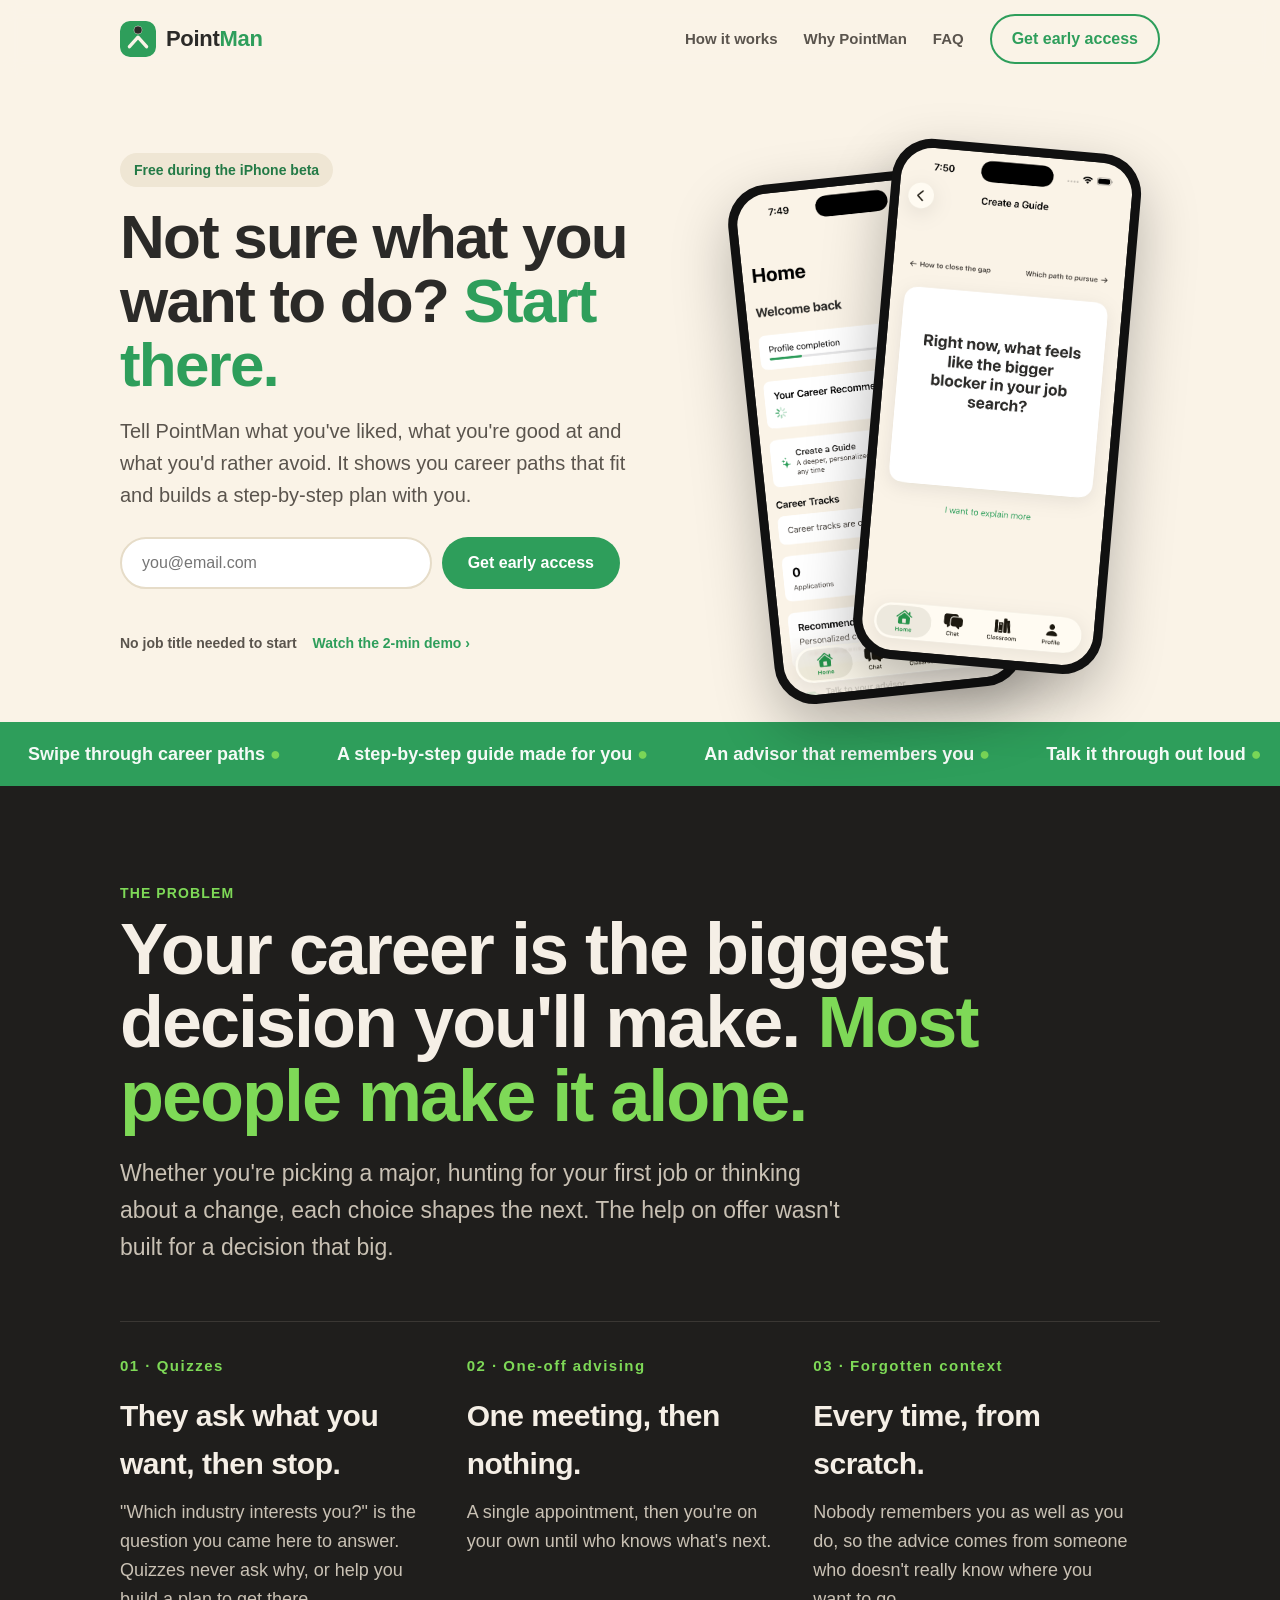
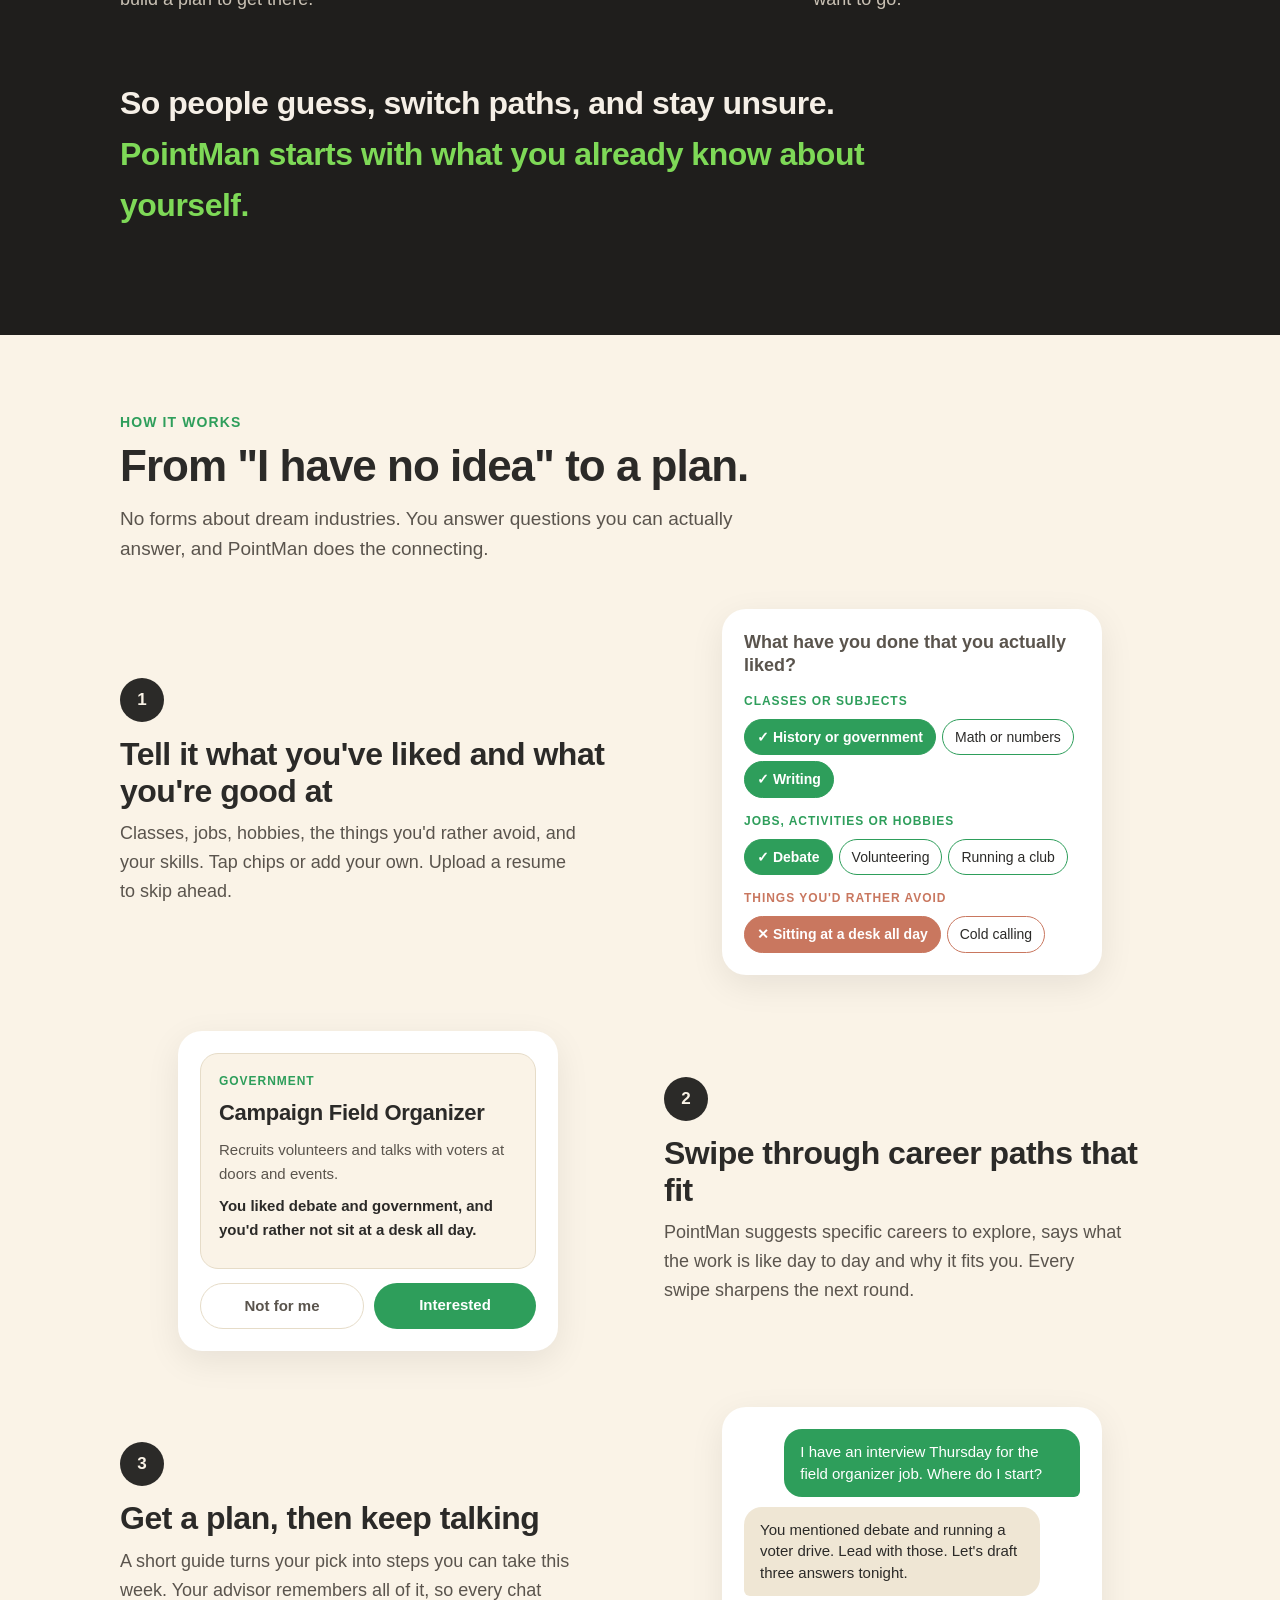
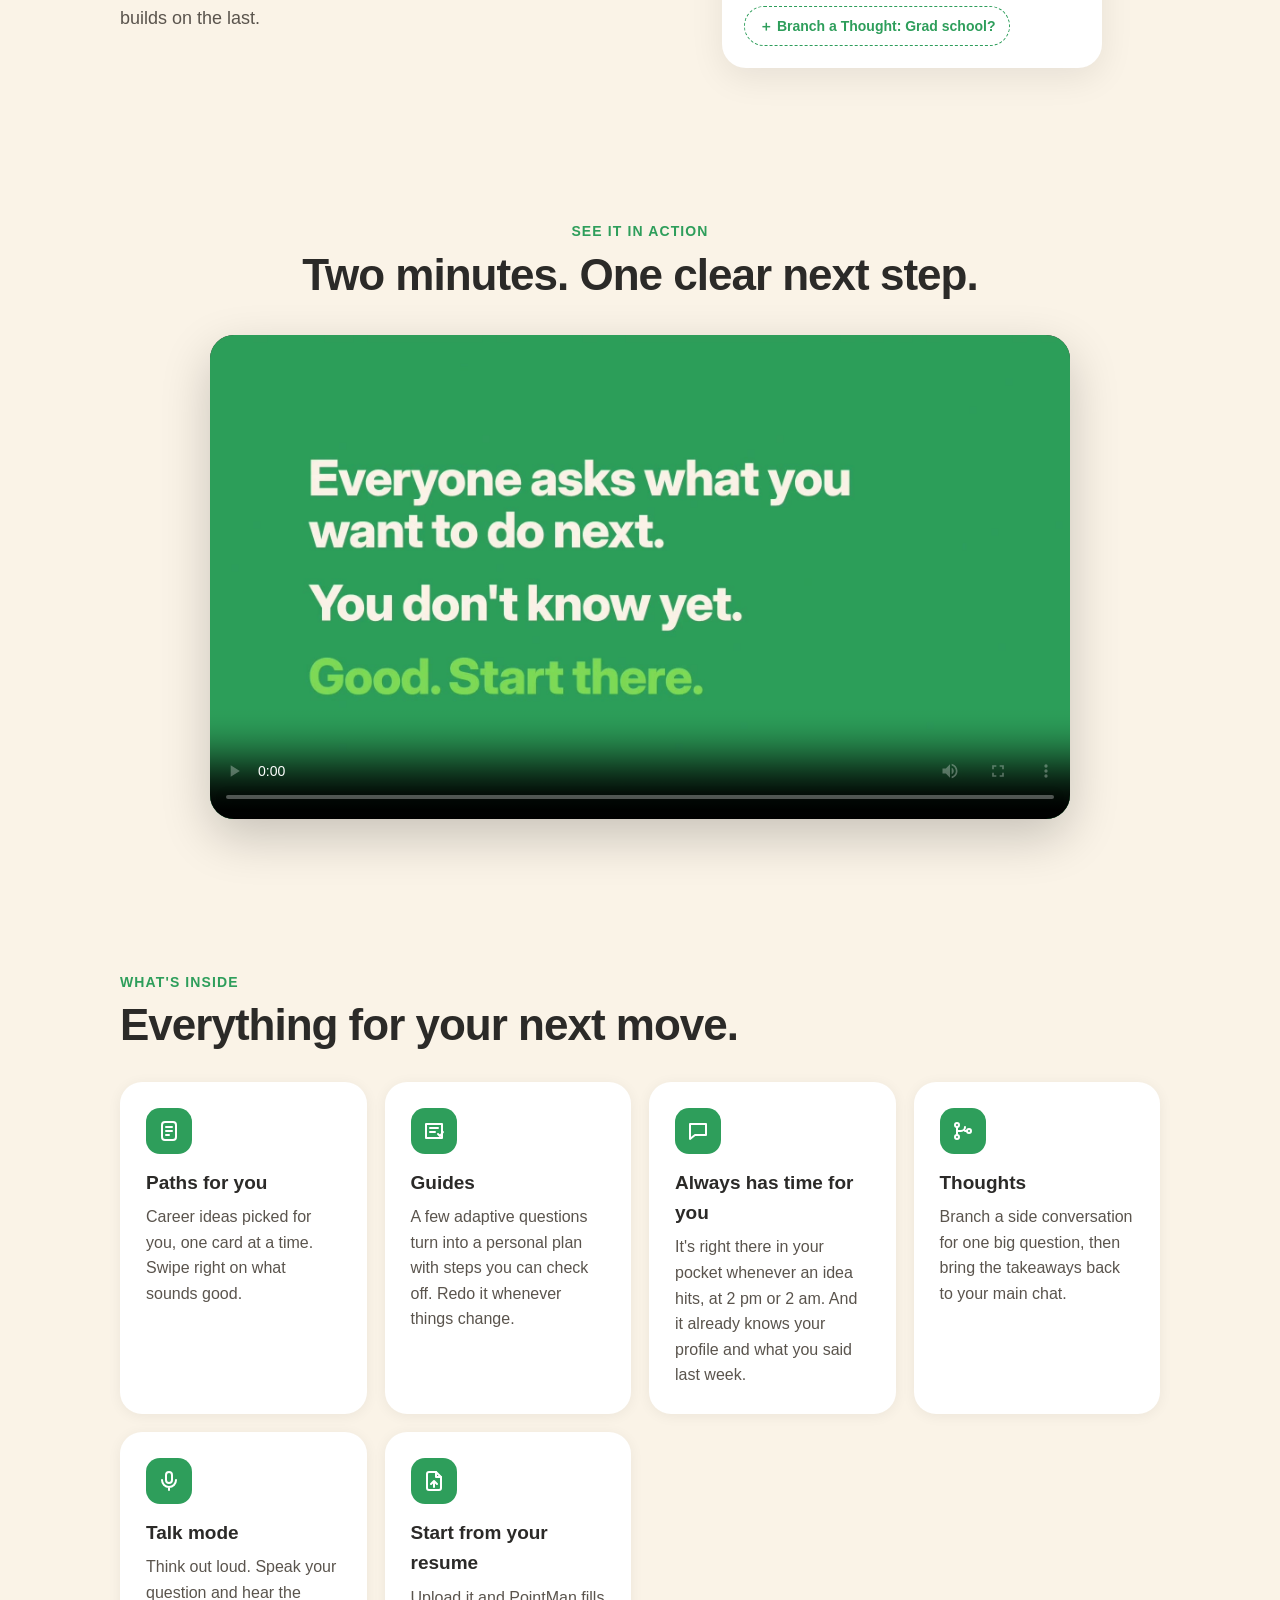
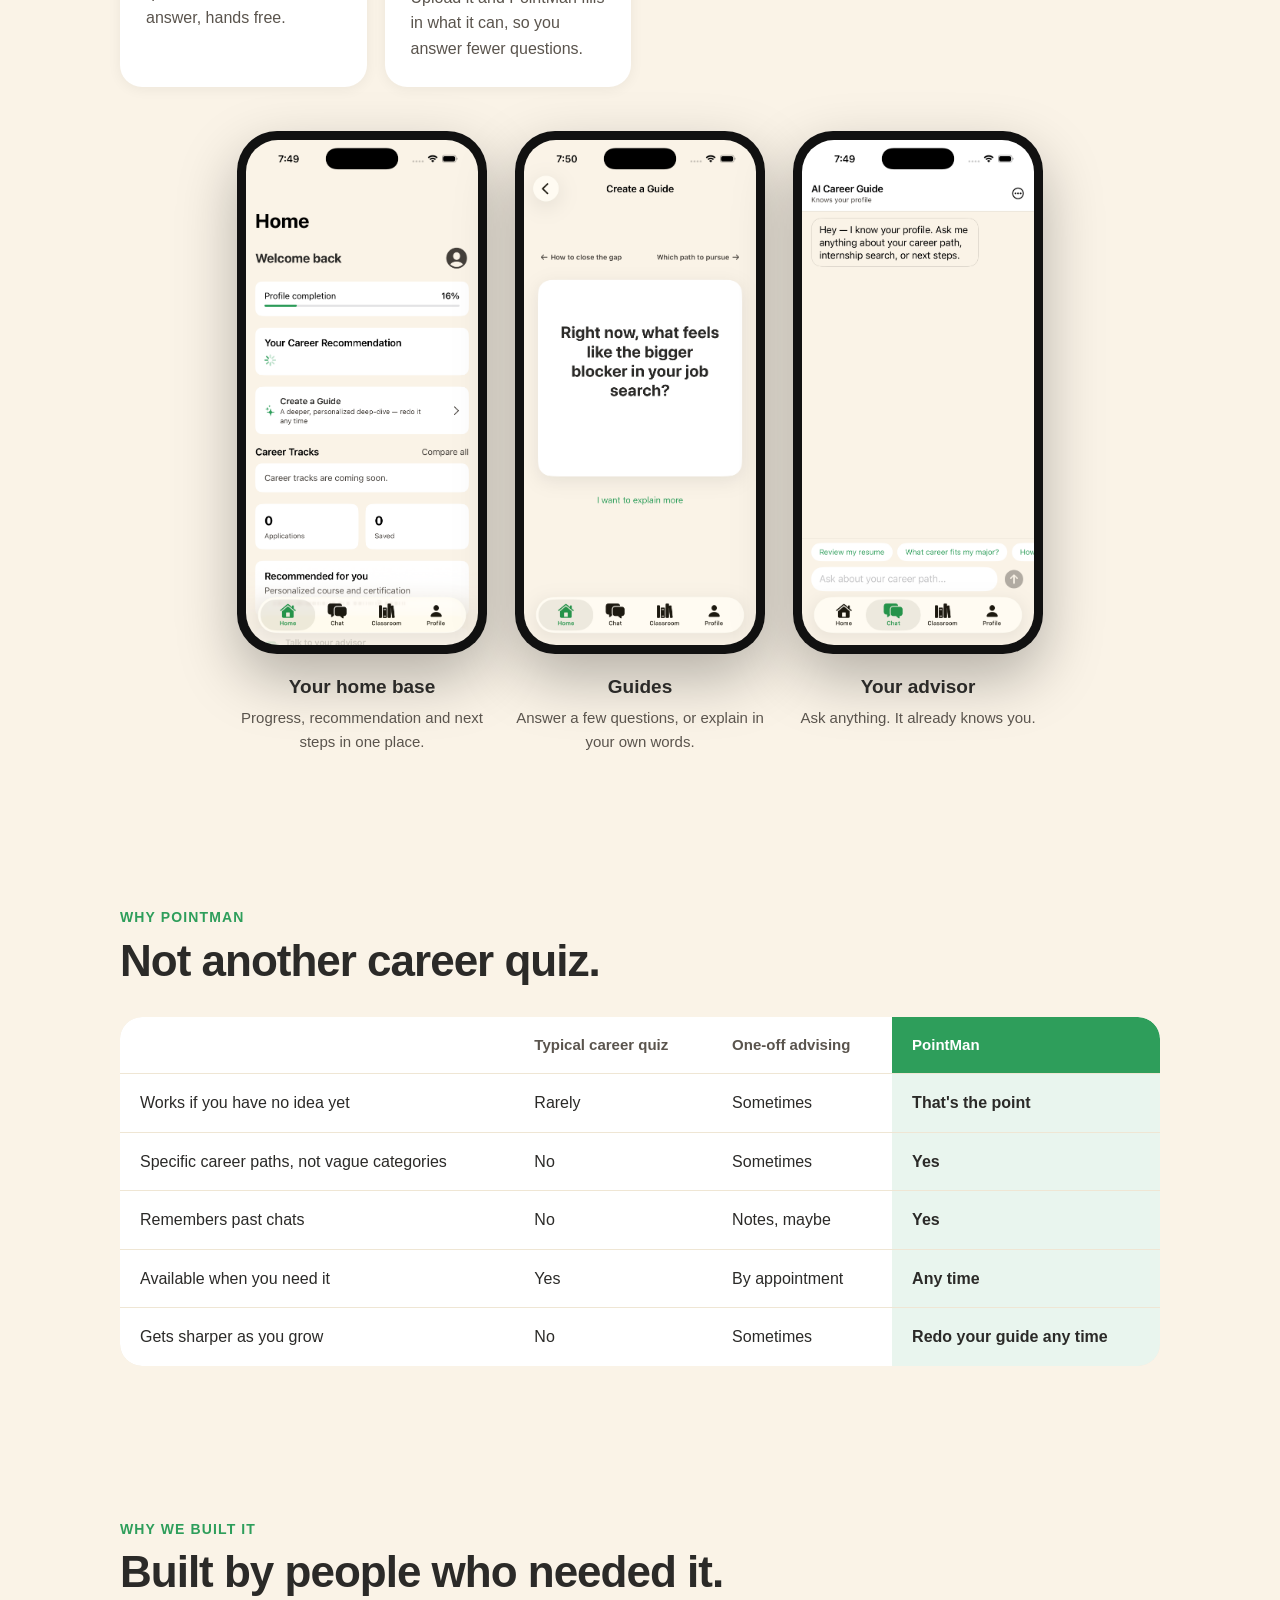
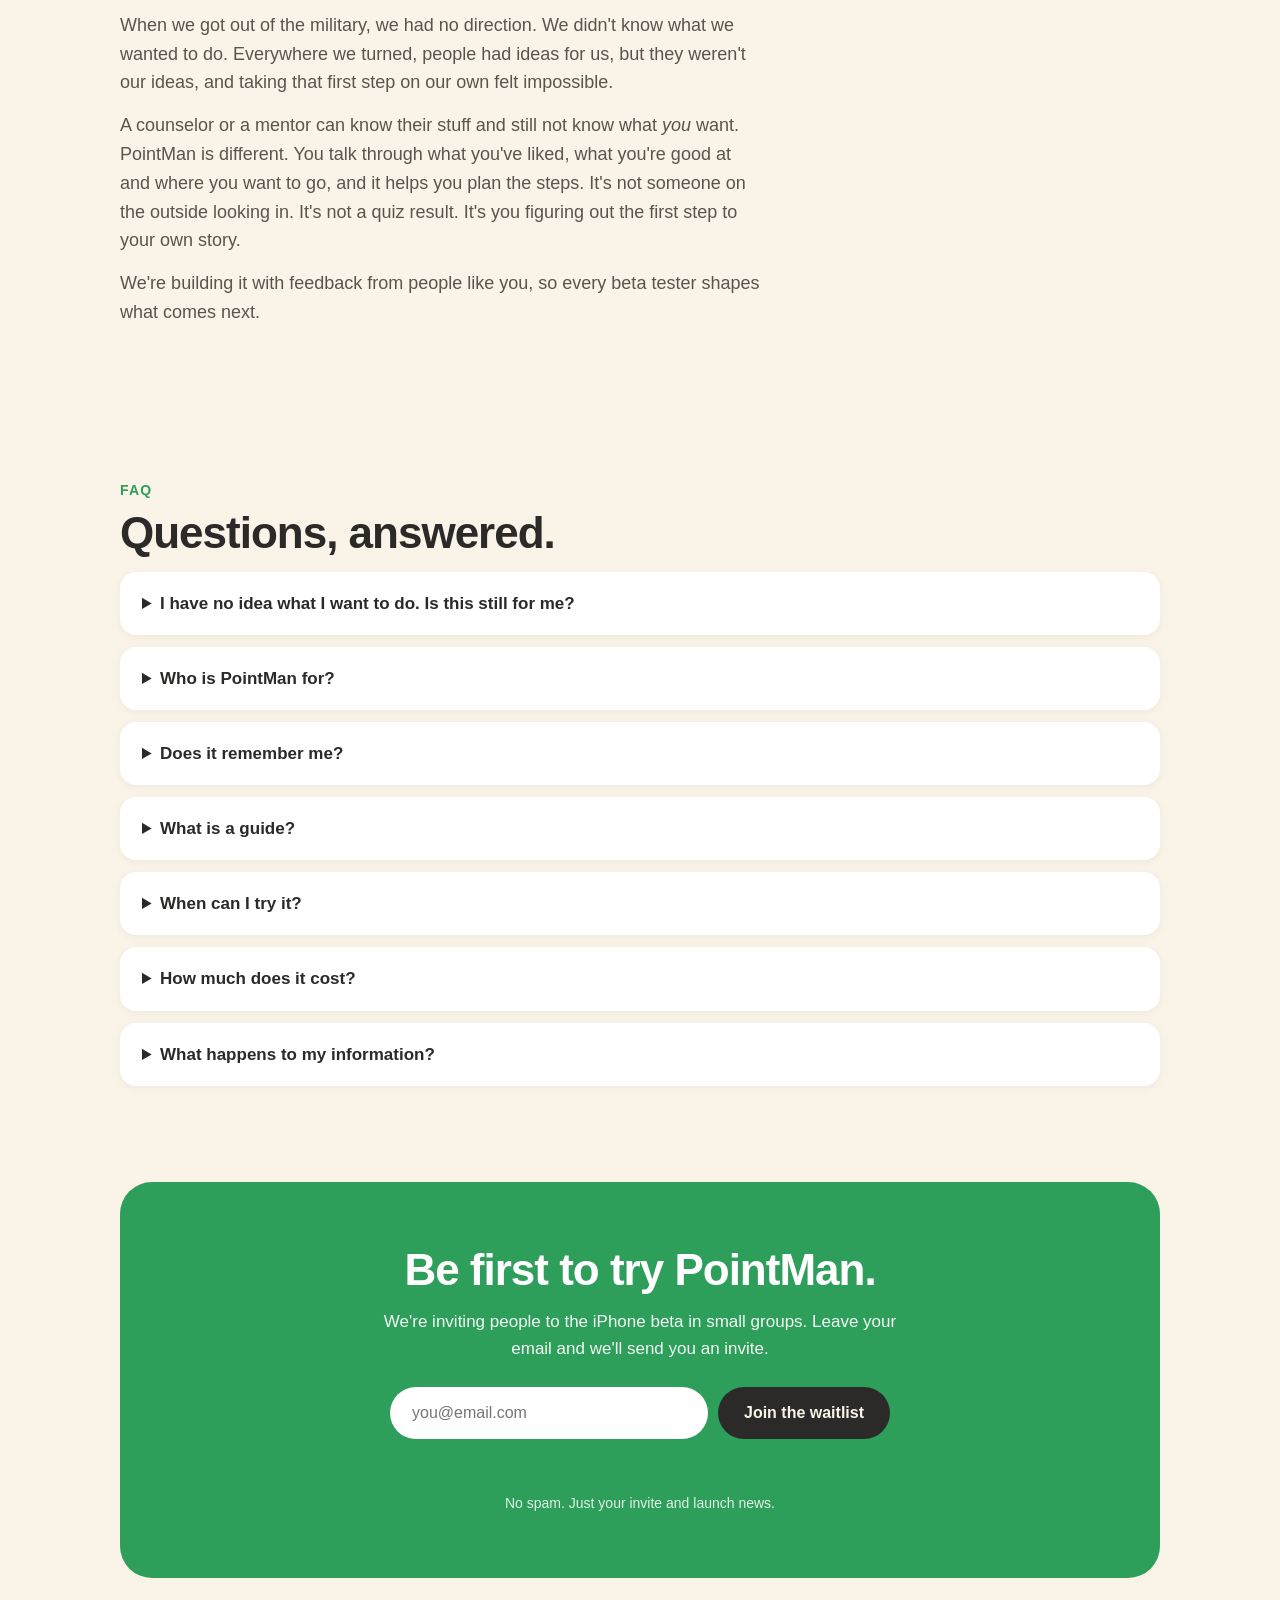
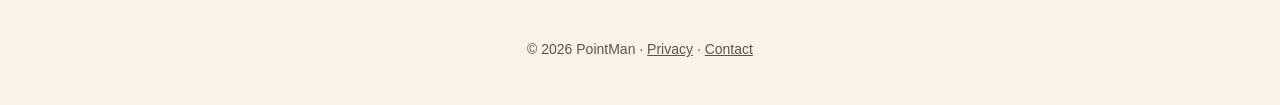
==== index.html @ 32da988c "Say career paths, not jobs: PointMan suggests ideas, not listings Co-Authored-By: Claude Opus 5.5 <n" ====
<!doctype html>
<html lang="en">
<head>
<meta charset="utf-8">
<meta name="viewport" content="width=device-width, initial-scale=1">
<title>PointMan — Know your next move</title>
<link rel="icon" href="favicon.svg" type="image/svg+xml">
<link rel="apple-touch-icon" href="logo.svg">
<meta name="theme-color" content="#2E9E5B">
<meta property="og:type" content="website">
<meta property="og:title" content="PointMan: not sure what you want to do? Start there.">
<meta property="og:description" content="Tell PointMan what you've liked, what you're good at and what you'd rather avoid. It shows you career paths that fit and a step-by-step plan to get there.">
<meta property="og:url" content="https://pointman-coaching.com/">
<meta property="og:image" content="https://pointman-coaching.com/pointman-demo-v4-poster.jpg">
<meta name="twitter:card" content="summary_large_image">
<meta name="description" content="PointMan is an AI career advisor for people who don't know what they want to do yet. It learns what you've liked and what you're good at, shows you career paths that fit, and builds a plan with you.">
<style>
  :root{--bg:#FAF3E7;--card:#fff;--green:#2E9E5B;--green-d:#237a46;--lime:#7ED957;--char:#2B2A28;--text:#2B2A28;--muted:#5a544d;--soft:#EFE6D4;--line:#E6DCC8}
  @media (prefers-color-scheme:dark){:root{--bg:#1C1B1A;--card:#282623;--text:#F5EFE6;--muted:#B0A899;--soft:#2f2c28;--line:#3a3733}}
  *{box-sizing:border-box}html{scroll-behavior:smooth}
  body{margin:0;background:var(--bg);color:var(--text);font:17px/1.6 -apple-system,BlinkMacSystemFont,"Segoe UI",Roboto,sans-serif;overflow-x:hidden}
  .wrap{max-width:1080px;margin:0 auto;padding:0 20px}
  header.top{position:sticky;top:0;z-index:10;background:color-mix(in srgb,var(--bg) 88%,transparent);backdrop-filter:blur(10px)}
  nav{display:flex;justify-content:space-between;align-items:center;padding:14px 0}
  nav .links{display:flex;gap:26px;align-items:center}
  nav .links a.l{color:var(--muted);text-decoration:none;font-weight:600;font-size:15px}
  @media(max-width:700px){nav .links a.l{display:none}}
  .logo{display:flex;align-items:center;gap:10px;font-weight:700;font-size:22px;letter-spacing:-.3px;font-family:ui-rounded,"SF Pro Rounded","Nunito","Segoe UI",sans-serif}.logo img{border-radius:10px}.logo span{color:var(--green)}
  .btn{display:inline-block;background:var(--green);color:#fff;text-decoration:none;font-weight:700;padding:14px 26px;border-radius:999px;border:0;font-size:16px;cursor:pointer;transition:transform .15s,background .15s;font-family:inherit}
  .btn:hover{background:var(--green-d);transform:translateY(-2px)}
  .btn:disabled{opacity:.7;transform:none}
  .btn.ghost{background:transparent;color:var(--green);border:2px solid var(--green);padding:10px 20px}
  .hero{display:grid;grid-template-columns:1.1fr .9fr;gap:40px;align-items:center;padding:56px 0 48px}
  @media(max-width:860px){.hero{grid-template-columns:1fr;text-align:center;padding-top:36px}.hero .sub{margin-inline:auto}.hero form{justify-content:center;margin-inline:auto}.hero .small{justify-content:center}}
  .pill{display:inline-block;background:var(--soft);color:var(--green-d);font-weight:700;font-size:14px;padding:6px 14px;border-radius:999px;margin-bottom:18px}
  @media(prefers-color-scheme:dark){.pill{color:var(--lime)}}
  h1{font-size:clamp(38px,5.4vw,62px);line-height:1.03;margin:0 0 18px;letter-spacing:-1.8px}
  h1 em{font-style:normal;color:var(--green);position:relative;z-index:0}
  h1 em::after{content:"";position:absolute;left:0;right:0;bottom:4px;height:10px;background:var(--lime);opacity:.45;z-index:-1;border-radius:6px}
  .sub{max-width:520px;color:var(--muted);font-size:20px;margin:0 0 26px}
  .signup{display:flex;gap:10px;flex-wrap:wrap;max-width:500px}
  .signup input{flex:1 1 220px;min-width:0;padding:15px 20px;border-radius:999px;border:2px solid var(--line);background:var(--card);color:var(--text);font-size:16px;font-family:inherit}
  .signup input:focus{outline:none;border-color:var(--green)}
  @media(max-width:480px){.signup{flex-direction:column}.signup input{flex:none;width:100%}.signup .btn{width:100%}}
  .form-msg{margin-top:12px;font-weight:700;min-height:1.6em}
  .small{display:flex;gap:16px;flex-wrap:wrap;color:var(--muted);font-size:14px;font-weight:600;margin-top:4px}
  .small a{color:var(--green);text-decoration:none}
  .phone{width:250px;background:#111;border-radius:40px;padding:9px;box-shadow:0 24px 60px rgba(0,0,0,.28);flex:none}
  .phone img{display:block;width:100%;border-radius:32px}
  .hero-phones{position:relative;height:540px;display:flex;justify-content:center}
  .hero-phones .phone{position:absolute;top:10px}
  .hero-phones .p1{transform:rotate(-6deg) translate(-62px,24px);z-index:1}
  .hero-phones .p2{transform:rotate(5deg) translate(62px,-4px);z-index:2}
  @media(max-width:860px){.hero-phones{height:400px}.phone{width:180px;border-radius:32px;padding:7px}.phone img{border-radius:26px}.hero-phones .p1{transform:rotate(-6deg) translate(-52px,20px)}.hero-phones .p2{transform:rotate(5deg) translate(52px,-6px)}}
  .strip{background:var(--green);color:#fff;padding:18px 0;overflow:hidden;white-space:nowrap}
  .strip div{display:inline-block;animation:slide 32s linear infinite;font-weight:700;font-size:18px}
  .strip span{margin:0 28px;opacity:.95}.strip i{font-style:normal;color:var(--lime)}
  @keyframes slide{to{transform:translateX(-50%)}}
  section{padding:76px 0}
  .eyebrow{color:var(--green);font-weight:800;font-size:14px;letter-spacing:.08em;text-transform:uppercase;margin:0 0 8px}
  h2{font-size:clamp(28px,4.4vw,44px);line-height:1.1;margin:0 0 14px;letter-spacing:-1px}
  .lead{color:var(--muted);font-size:19px;max-width:660px;margin:0}
  .video{margin:36px auto 0;max-width:860px;aspect-ratio:16/9;background:var(--char);border-radius:24px;box-shadow:0 18px 50px rgba(0,0,0,.2);overflow:hidden;position:relative}
  .video video{position:absolute;inset:0;width:100%;height:100%;border:0}
  .problem-band{background:#1F1E1C;color:#F5EFE6;padding:96px 0 104px}
  @media(prefers-color-scheme:dark){.problem-band{background:#141312;border-block:1px solid #2f2c28}}
  .problem-band .eyebrow{color:var(--lime)}
  .problem-band h2{font-size:clamp(36px,6vw,72px);line-height:1.02;letter-spacing:-2px;max-width:900px;margin:0 0 22px}
  .problem-band h2 em{font-style:normal;color:var(--lime)}
  .problem-band .lead{color:#C9C1B4;font-size:clamp(19px,2.2vw,23px);max-width:720px}
  .problem{display:grid;grid-template-columns:repeat(auto-fit,minmax(240px,1fr));gap:0;margin-top:56px;border-top:1px solid #3a3733}
  .problem>div{padding:32px 28px 8px 0}
  .problem h3{font-size:clamp(24px,2.6vw,30px);margin:0 0 10px;letter-spacing:-.5px}.problem p{margin:0;color:#C9C1B4;font-size:18px}
  .problem .no{font-size:15px;font-weight:800;letter-spacing:.1em;color:var(--lime);margin-bottom:14px}
  .problem-band .punch{margin:56px 0 0;font-size:clamp(22px,3vw,32px);font-weight:700;letter-spacing:-.5px;max-width:820px}
  .problem-band .punch span{color:var(--lime)}
  .flow{display:grid;gap:56px;margin-top:44px}
  .flow-row{display:grid;grid-template-columns:1fr 1fr;gap:48px;align-items:center}
  .flow-row:nth-child(even) .flow-media{order:-1}
  @media(max-width:760px){.flow-row{grid-template-columns:1fr;gap:24px}.flow-row:nth-child(even) .flow-media{order:0}}
  .flow-no{display:grid;place-items:center;width:44px;height:44px;border-radius:50%;background:var(--char);color:#FAF3E7;font-weight:800;margin-bottom:14px}
  @media(prefers-color-scheme:dark){.flow-no{background:var(--lime);color:#1C1B1A}}
  .flow h3{font-size:clamp(24px,3vw,32px);line-height:1.15;margin:0 0 10px;letter-spacing:-.5px}
  .flow p{margin:0;color:var(--muted);font-size:18px;max-width:460px}
  .flow-media{display:flex;justify-content:center}
  .mock{width:100%;max-width:380px;background:var(--card);border-radius:24px;padding:22px;box-shadow:0 10px 34px rgba(0,0,0,.08)}
  .mock .q{font-weight:700;font-size:18px;margin:0 0 14px;line-height:1.3}
  .mock .lbl{font-size:12px;font-weight:800;letter-spacing:.08em;color:var(--green);text-transform:uppercase;margin:14px 0 8px}
  .mock .lbl.avoid{color:#c9775f}
  .chips{display:flex;flex-wrap:wrap;gap:6px}
  .chip{padding:6px 12px;border:1.5px solid var(--green);border-radius:999px;font-size:14px}
  .chip.on{background:var(--green);color:#fff;font-weight:600}
  .chip.x{border-color:#c9775f}.chip.x.on{background:#c9775f;border-color:#c9775f}
  .job{border:1.5px solid var(--line);border-radius:18px;padding:18px;position:relative;background:var(--bg)}
  .job .field{font-size:12px;font-weight:800;letter-spacing:.08em;text-transform:uppercase;color:var(--green)}
  .job h4{margin:4px 0 8px;font-size:22px;letter-spacing:-.3px}
  .job p{font-size:15px;margin:0 0 8px}
  .job .why{color:var(--text);font-weight:600}
  .swipe{display:flex;justify-content:space-between;margin-top:14px;gap:10px}
  .swipe span{flex:1;text-align:center;padding:10px;border-radius:999px;font-weight:700;font-size:15px}
  .swipe .no{border:1.5px solid var(--line);color:var(--muted)}
  .swipe .yes{background:var(--green);color:#fff}
  .bubble{border-radius:18px;padding:12px 16px;font-size:15px;line-height:1.45;max-width:88%;margin-bottom:10px}
  .bubble.me{background:var(--green);color:#fff;margin-left:auto;border-bottom-right-radius:6px}
  .bubble.ai{background:var(--soft);border-bottom-left-radius:6px}
  .thought{display:flex;align-items:center;gap:8px;font-size:14px;font-weight:700;color:var(--green);border:1.5px dashed var(--green);border-radius:999px;padding:8px 14px;width:fit-content}
  .grid{display:grid;grid-template-columns:repeat(auto-fit,minmax(240px,1fr));gap:18px;margin-top:32px}
  .card{background:var(--card);border-radius:22px;padding:26px;box-shadow:0 2px 14px rgba(0,0,0,.06);transition:transform .2s}
  .card:hover{transform:translateY(-5px)}
  .card h3{margin:14px 0 6px;font-size:19px}.card p{margin:0;color:var(--muted);font-size:16px}
  .ico{width:46px;height:46px;border-radius:14px;background:var(--green);display:grid;place-items:center}
  .ico svg{width:24px;height:24px;stroke:#fff;fill:none;stroke-width:2;stroke-linecap:round;stroke-linejoin:round}
  .shots{display:flex;gap:28px;justify-content:center;flex-wrap:wrap;margin-top:44px}
  .shot{text-align:center;max-width:250px}.shot h3{margin:18px 0 4px;font-size:19px}.shot p{margin:0;color:var(--muted);font-size:15px}
  @media(max-width:600px){.shot .phone{width:220px;margin:0 auto}}
  .tbl{overflow-x:auto;-webkit-overflow-scrolling:touch;margin-top:32px;border-radius:22px}
  table{min-width:520px;width:100%;border-collapse:separate;border-spacing:0;background:var(--card);border-radius:22px;overflow:hidden;box-shadow:0 2px 14px rgba(0,0,0,.06)}
  th,td{padding:16px 20px;text-align:left;border-bottom:1px solid var(--soft);font-size:16px}
  th{font-size:15px;color:var(--muted)}th.us{color:#fff;background:var(--green)}td.us{background:color-mix(in srgb,var(--green) 10%,transparent);font-weight:600}
  tr:last-child td{border-bottom:0}
  @media(max-width:600px){th,td{padding:12px 12px;font-size:14px}}
  .founder{color:var(--muted);font-size:18px;max-width:640px;margin:0}
  .founder+.founder{margin-top:14px}
  details{background:var(--card);border-radius:16px;padding:18px 22px;margin-top:12px;box-shadow:0 2px 10px rgba(0,0,0,.05)}
  summary{cursor:pointer;font-weight:700;font-size:17px}details p{margin:10px 0 0;color:var(--muted)}
  .cta{background:var(--green);color:#fff;border-radius:32px;text-align:center;padding:64px 24px;margin:20px 0 60px;position:relative;overflow:hidden}
  .cta h2{color:#fff}.cta p{opacity:.93;max-width:520px;margin:0 auto 24px}
  .cta .signup{margin:0 auto;justify-content:center}
  .cta .signup input{border-color:transparent;background:#fff;color:#2B2A28}
  .cta .btn{background:var(--char);color:#FAF3E7}
  .note{font-size:14px;opacity:.85;margin-top:14px}
  .banner{background:var(--green);color:#fff;text-align:center;padding:14px 20px;font-weight:600}
  .banner[hidden]{display:none}
  footer{text-align:center;color:var(--muted);font-size:14px;padding:0 0 44px}
  footer a{color:inherit}
  .rv{opacity:0;transform:translateY(24px);transition:opacity .7s,transform .7s}.rv.in{opacity:1;transform:none}
  @media(prefers-reduced-motion:reduce){.rv{opacity:1;transform:none}.strip div{animation:none}html{scroll-behavior:auto}}
</style>
</head>
<body>
<div class="banner" id="banner" hidden></div>
<header class="top"><div class="wrap"><nav>
  <div class="logo"><img src="logo.svg" alt="" width="36" height="36"><b style="font-weight:inherit">Point<span>Man</span></b></div>
  <div class="links"><a class="l" href="#how">How it works</a><a class="l" href="#why">Why PointMan</a><a class="l" href="#faq">FAQ</a><a class="btn ghost" href="#join">Get early access</a></div>
</nav></div></header>

<div class="wrap">
  <div class="hero">
    <div>
      <div class="pill">Free during the iPhone beta</div>
      <h1>Not sure what you want to do? <em>Start there.</em></h1>
      <p class="sub">Tell PointMan what you've liked, what you're good at and what you'd rather avoid. It shows you career paths that fit and builds a step-by-step plan with you.</p>
      <form class="signup waitlist">
        <input type="email" name="email" placeholder="you@email.com" required aria-label="Email address">
        <button class="btn" type="submit">Get early access</button>
      </form>
      <div class="form-msg" role="status" aria-live="polite"></div>
      <div class="small"><span>No job title needed to start</span><a href="#demo">Watch the 2-min demo ›</a></div>
    </div>
    <div class="hero-phones" aria-hidden="true">
      <div class="phone p1"><img src="shot-home.png" alt=""></div>
      <div class="phone p2"><img src="shot-guide.png" alt=""></div>
    </div>
  </div>
</div>

<div class="strip" aria-hidden="true"><div>
  <span>Swipe through career paths <i>●</i></span><span>A step-by-step guide made for you <i>●</i></span><span>An advisor that remembers you <i>●</i></span><span>Talk it through out loud <i>●</i></span><span>Start from your resume <i>●</i></span>
  <span>Swipe through career paths <i>●</i></span><span>A step-by-step guide made for you <i>●</i></span><span>An advisor that remembers you <i>●</i></span><span>Talk it through out loud <i>●</i></span><span>Start from your resume <i>●</i></span>
</div></div>

<section class="problem-band">
  <div class="wrap rv">
    <p class="eyebrow">The problem</p>
    <h2>Your career is the biggest decision you'll make. <em>Most people make it alone.</em></h2>
    <p class="lead">Whether you're picking a major, hunting for your first job or thinking about a change, each choice shapes the next. The help on offer wasn't built for a decision that big.</p>
    <div class="problem">
      <div><div class="no">01 · Quizzes</div><h3>They ask what you want, then stop.</h3><p>"Which industry interests you?" is the question you came here to answer. Quizzes never ask why, or help you build a plan to get there.</p></div>
      <div><div class="no">02 · One-off advising</div><h3>One meeting, then nothing.</h3><p>A single appointment, then you're on your own until who knows what's next.</p></div>
      <div><div class="no">03 · Forgotten context</div><h3>Every time, from scratch.</h3><p>Nobody remembers you as well as you do, so the advice comes from someone who doesn't really know where you want to go.</p></div>
    </div>
    <p class="punch">So people guess, switch paths, and stay unsure. <span>PointMan starts with what you already know about yourself.</span></p>
  </div>
</section>

<div class="wrap">

  <section id="how">
    <div class="rv">
      <p class="eyebrow">How it works</p>
      <h2>From "I have no idea" to a plan.</h2>
      <p class="lead">No forms about dream industries. You answer questions you can actually answer, and PointMan does the connecting.</p>
    </div>
    <div class="flow">
      <div class="flow-row rv">
        <div>
          <div class="flow-no">1</div>
          <h3>Tell it what you've liked and what you're good at</h3>
          <p>Classes, jobs, hobbies, the things you'd rather avoid, and your skills. Tap chips or add your own. Upload a resume to skip ahead.</p>
        </div>
        <div class="flow-media" aria-hidden="true">
          <div class="mock">
            <p class="q">What have you done that you actually liked?</p>
            <div class="lbl">Classes or subjects</div>
            <div class="chips"><span class="chip on">✓ History or government</span><span class="chip">Math or numbers</span><span class="chip on">✓ Writing</span></div>
            <div class="lbl">Jobs, activities or hobbies</div>
            <div class="chips"><span class="chip on">✓ Debate</span><span class="chip">Volunteering</span><span class="chip">Running a club</span></div>
            <div class="lbl avoid">Things you'd rather avoid</div>
            <div class="chips"><span class="chip x on">✕ Sitting at a desk all day</span><span class="chip x">Cold calling</span></div>
          </div>
        </div>
      </div>
      <div class="flow-row rv">
        <div>
          <div class="flow-no">2</div>
          <h3>Swipe through career paths that fit</h3>
          <p>PointMan suggests specific careers to explore, says what the work is like day to day and why it fits you. Every swipe sharpens the next round.</p>
        </div>
        <div class="flow-media" aria-hidden="true">
          <div class="mock">
            <div class="job">
              <div class="field">Government</div>
              <h4>Campaign Field Organizer</h4>
              <p>Recruits volunteers and talks with voters at doors and events.</p>
              <p class="why">You liked debate and government, and you'd rather not sit at a desk all day.</p>
            </div>
            <div class="swipe"><span class="no">Not for me</span><span class="yes">Interested</span></div>
          </div>
        </div>
      </div>
      <div class="flow-row rv">
        <div>
          <div class="flow-no">3</div>
          <h3>Get a plan, then keep talking</h3>
          <p>A short guide turns your pick into steps you can take this week. Your advisor remembers all of it, so every chat builds on the last.</p>
        </div>
        <div class="flow-media" aria-hidden="true">
          <div class="mock">
            <div class="bubble me">I have an interview Thursday for the field organizer job. Where do I start?</div>
            <div class="bubble ai">You mentioned debate and running a voter drive. Lead with those. Let's draft three answers tonight.</div>
            <div class="thought">＋ Branch a Thought: Grad school?</div>
          </div>
        </div>
      </div>
    </div>
  </section>

  <section id="demo" class="rv" style="text-align:center">
    <p class="eyebrow">See it in action</p>
    <h2>Two minutes. One clear next step.</h2>
    <div class="video">
      <video src="pointman-demo-v4.mp4" poster="pointman-demo-v4-poster.jpg" controls playsinline preload="metadata"></video>
    </div>
  </section>

  <section class="rv">
    <p class="eyebrow">What's inside</p>
    <h2>Everything for your next move.</h2>
    <div class="grid">
      <div class="card"><div class="ico"><svg viewBox="0 0 24 24"><rect x="5" y="3" width="14" height="18" rx="3"/><path d="M9 8h6M9 12h6M9 16h3"/></svg></div><h3>Paths for you</h3><p>Career ideas picked for you, one card at a time. Swipe right on what sounds good.</p></div>
      <div class="card"><div class="ico"><svg viewBox="0 0 24 24"><path d="M4 5h16v14H4z"/><path d="M8 9h8M8 13h5"/><path d="M16 15l2 2 3-4"/></svg></div><h3>Guides</h3><p>A few adaptive questions turn into a personal plan with steps you can check off. Redo it whenever things change.</p></div>
      <div class="card"><div class="ico"><svg viewBox="0 0 24 24"><path d="M4 5h16v11H9l-5 4z"/></svg></div><h3>Always has time for you</h3><p>It's right there in your pocket whenever an idea hits, at 2 pm or 2 am. And it already knows your profile and what you said last week.</p></div>
      <div class="card"><div class="ico"><svg viewBox="0 0 24 24"><circle cx="6" cy="6" r="2"/><circle cx="6" cy="18" r="2"/><circle cx="18" cy="12" r="2"/><path d="M6 8v8M6 12h4a4 4 0 0 0 4-4V8M14 12h2"/></svg></div><h3>Thoughts</h3><p>Branch a side conversation for one big question, then bring the takeaways back to your main chat.</p></div>
      <div class="card"><div class="ico"><svg viewBox="0 0 24 24"><rect x="9" y="3" width="6" height="11" rx="3"/><path d="M5 11a7 7 0 0 0 14 0M12 18v3"/></svg></div><h3>Talk mode</h3><p>Think out loud. Speak your question and hear the answer, hands free.</p></div>
      <div class="card"><div class="ico"><svg viewBox="0 0 24 24"><path d="M14 3H7a2 2 0 0 0-2 2v14a2 2 0 0 0 2 2h10a2 2 0 0 0 2-2V8z"/><path d="M14 3v5h5M12 12v6M9 15l3-3 3 3"/></svg></div><h3>Start from your resume</h3><p>Upload it and PointMan fills in what it can, so you answer fewer questions.</p></div>
    </div>
    <div class="shots">
      <div class="shot"><div class="phone"><img src="shot-home.png" alt="PointMan home screen with profile progress and career recommendation" loading="lazy"></div><h3>Your home base</h3><p>Progress, recommendation and next steps in one place.</p></div>
      <div class="shot"><div class="phone"><img src="shot-guide.png" alt="A guide question card" loading="lazy"></div><h3>Guides</h3><p>Answer a few questions, or explain in your own words.</p></div>
      <div class="shot"><div class="phone"><img src="shot-chat.png" alt="Chat with the PointMan advisor" loading="lazy"></div><h3>Your advisor</h3><p>Ask anything. It already knows you.</p></div>
    </div>
  </section>

  <section id="why" class="rv">
    <p class="eyebrow">Why PointMan</p>
    <h2>Not another career quiz.</h2>
    <div class="tbl"><table>
      <tr><th></th><th>Typical career quiz</th><th>One-off advising</th><th class="us">PointMan</th></tr>
      <tr><td>Works if you have no idea yet</td><td>Rarely</td><td>Sometimes</td><td class="us">That's the point</td></tr>
      <tr><td>Specific career paths, not vague categories</td><td>No</td><td>Sometimes</td><td class="us">Yes</td></tr>
      <tr><td>Remembers past chats</td><td>No</td><td>Notes, maybe</td><td class="us">Yes</td></tr>
      <tr><td>Available when you need it</td><td>Yes</td><td>By appointment</td><td class="us">Any time</td></tr>
      <tr><td>Gets sharper as you grow</td><td>No</td><td>Sometimes</td><td class="us">Redo your guide any time</td></tr>
    </table></div>
  </section>

  <section class="rv">
    <p class="eyebrow">Why we built it</p>
    <h2>Built by people who needed it.</h2>
    <p class="founder">When we got out of the military, we had no direction. We didn't know what we wanted to do. Everywhere we turned, people had ideas for us, but they weren't our ideas, and taking that first step on our own felt impossible.</p>
    <p class="founder">A counselor or a mentor can know their stuff and still not know what <em>you</em> want. PointMan is different. You talk through what you've liked, what you're good at and where you want to go, and it helps you plan the steps. It's not someone on the outside looking in. It's not a quiz result. It's you figuring out the first step to your own story.</p>
    <p class="founder">We're building it with feedback from people like you, so every beta tester shapes what comes next.</p>
  </section>

  <section id="faq" class="rv">
    <p class="eyebrow">FAQ</p>
    <h2>Questions, answered.</h2>
    <details><summary>I have no idea what I want to do. Is this still for me?</summary><p>Yes, that's who it's built for. You never have to name an industry or a dream job. PointMan works from what you've liked, what you're good at and what you'd rather avoid.</p></details>
    <details><summary>Who is PointMan for?</summary><p>Anyone figuring out what's next: people choosing what to study, looking for a first job, or ready for a change.</p></details>
    <details><summary>Does it remember me?</summary><p>Yes. PointMan keeps your profile and conversation history so advice builds on what you've already shared.</p></details>
    <details><summary>What is a guide?</summary><p>A short adaptive question session that turns into a personal plan with concrete steps. You can make a new one any time.</p></details>
    <details><summary>When can I try it?</summary><p>PointMan is in a small beta on iPhone right now. Join the waitlist and we'll send you an invite as we open more spots.</p></details>
    <details><summary>How much does it cost?</summary><p>It's free during the beta.</p></details>
    <details><summary>What happens to my information?</summary><p>Your profile and chats are used only to give you better career advice. We don't sell your data, and you can delete your account from inside the app.</p></details>
  </section>

  <div class="cta" id="join">
    <h2>Be first to try PointMan.</h2>
    <p>We're inviting people to the iPhone beta in small groups. Leave your email and we'll send you an invite.</p>
    <form class="signup waitlist">
      <input type="email" name="email" placeholder="you@email.com" required aria-label="Email address">
      <button class="btn" type="submit">Join the waitlist</button>
    </form>
    <div class="form-msg" id="form-msg" role="status" aria-live="polite"></div>
    <div class="note">No spam. Just your invite and launch news.</div>
  </div>
  <footer>© 2026 PointMan · <a href="privacy.html">Privacy</a> · <a href="privacy.html#contact">Contact</a></footer>
</div>
<script>
  var io=new IntersectionObserver(function(es){es.forEach(function(e){if(e.isIntersecting){e.target.classList.add('in');io.unobserve(e.target)}})},{threshold:.12});
  document.querySelectorAll('.rv').forEach(function(el){io.observe(el)});

  // People land here after tapping the confirmation link in their sign-up email.
  (function(){
    var h=location.hash.slice(1), q=location.search.slice(1), b=document.getElementById('banner');
    var p=new URLSearchParams(h||q);
    if(p.get('error')||p.get('error_code')){
      b.textContent='That link has expired or was already used. Open PointMan on your iPhone and sign in, or request a new link.';
    } else if(p.get('access_token')||p.get('code')||p.get('type')==='signup'){
      b.textContent='Your email is confirmed. Open PointMan on your iPhone and sign in.';
    } else return;
    b.hidden=false;
    history.replaceState(null,'',location.pathname);
  })();

  // Waitlist (hero and bottom forms): saves the email through the PointMan backend.
  (function(){
    var ENDPOINT='https://qungmktbqcsebmmdpqvy.supabase.co/functions/v1/join-waitlist';
    document.querySelectorAll('form.waitlist').forEach(function(f){
      var m=f.nextElementSibling;
      f.addEventListener('submit',function(e){
        e.preventDefault();
        var btn=f.querySelector('button'), email=f.email.value.trim();
        btn.disabled=true; m.textContent='Adding you...';
        fetch(ENDPOINT,{method:'POST',headers:{'Content-Type':'application/json'},body:JSON.stringify({email:email,source:f.closest('#join')?'landing':'landing-hero'})})
          .then(function(r){ if(!r.ok) throw new Error(r.status); f.reset(); m.textContent="You're on the list. Watch your inbox for an invite."; })
          .catch(function(){ m.textContent='Something went wrong. Please try again in a minute.'; })
          .finally(function(){ btn.disabled=false; });
      });
    });
  })();
</script>
</body>
</html>
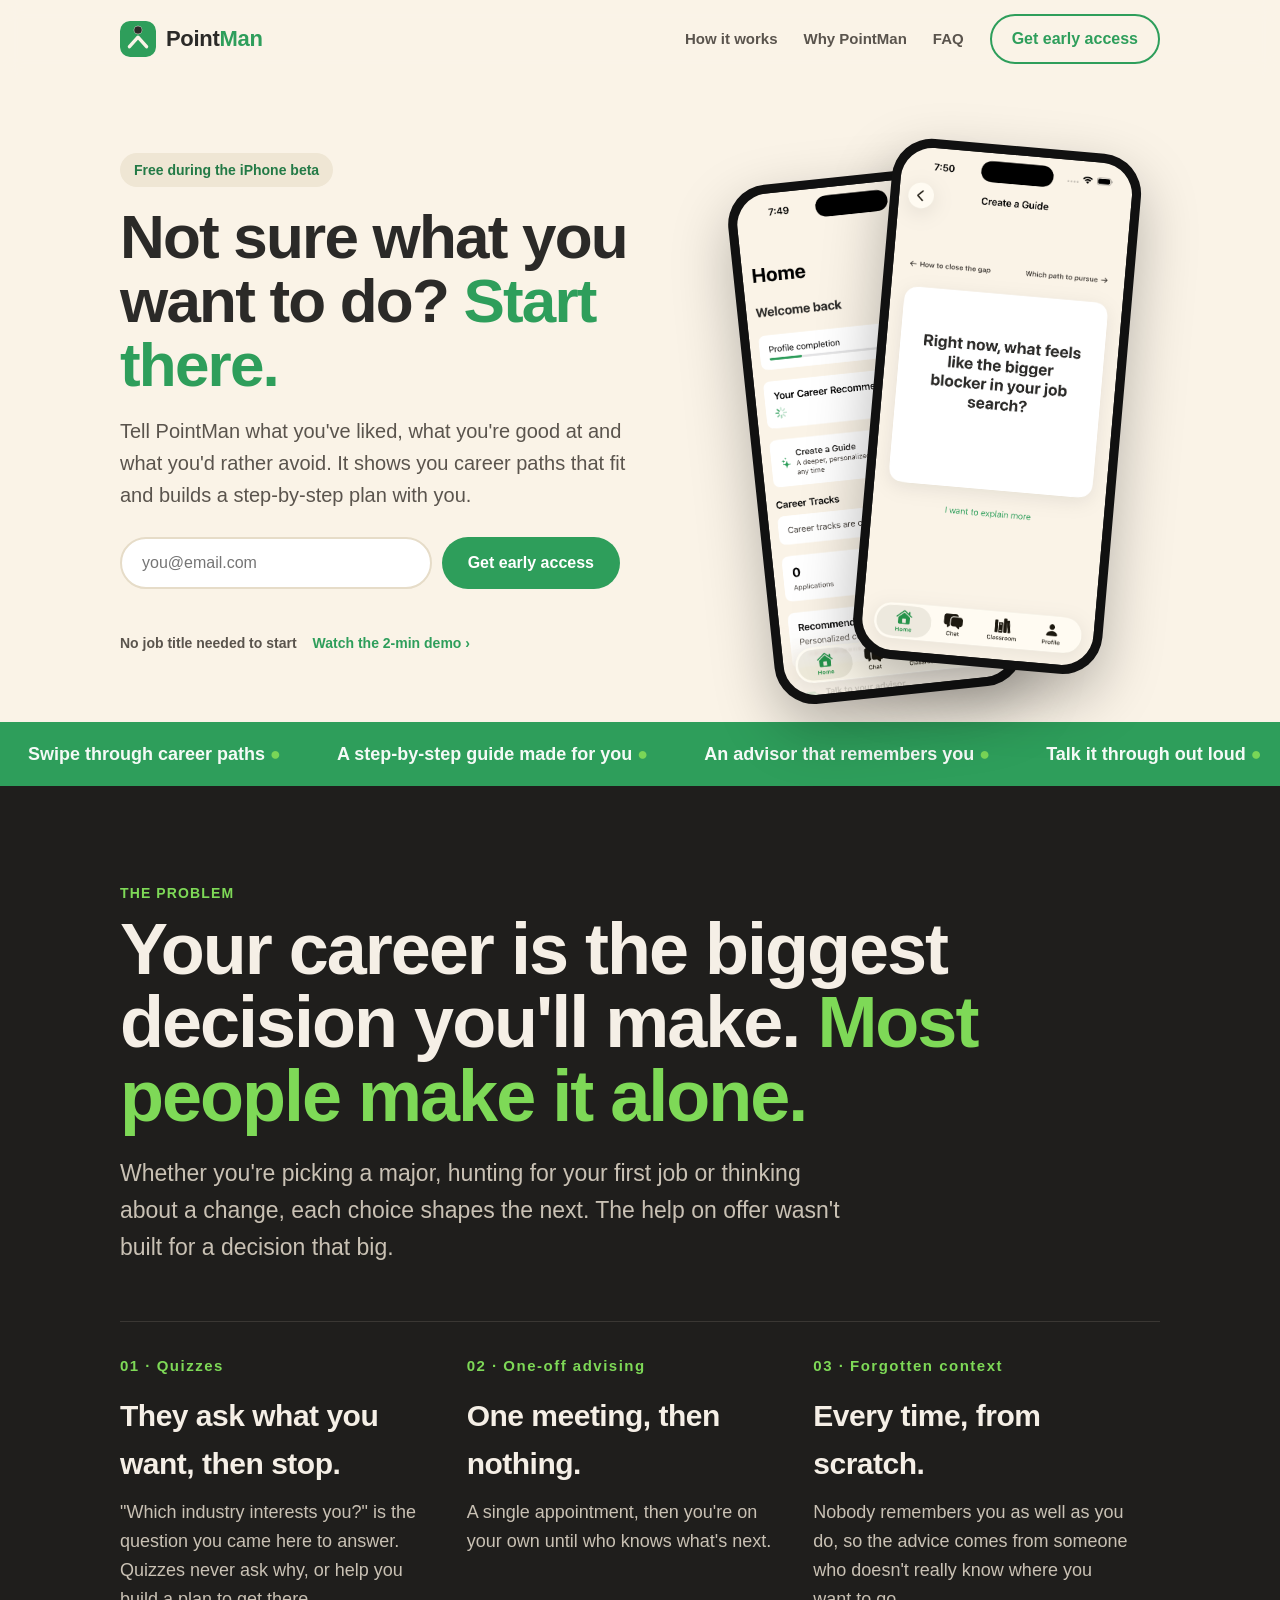
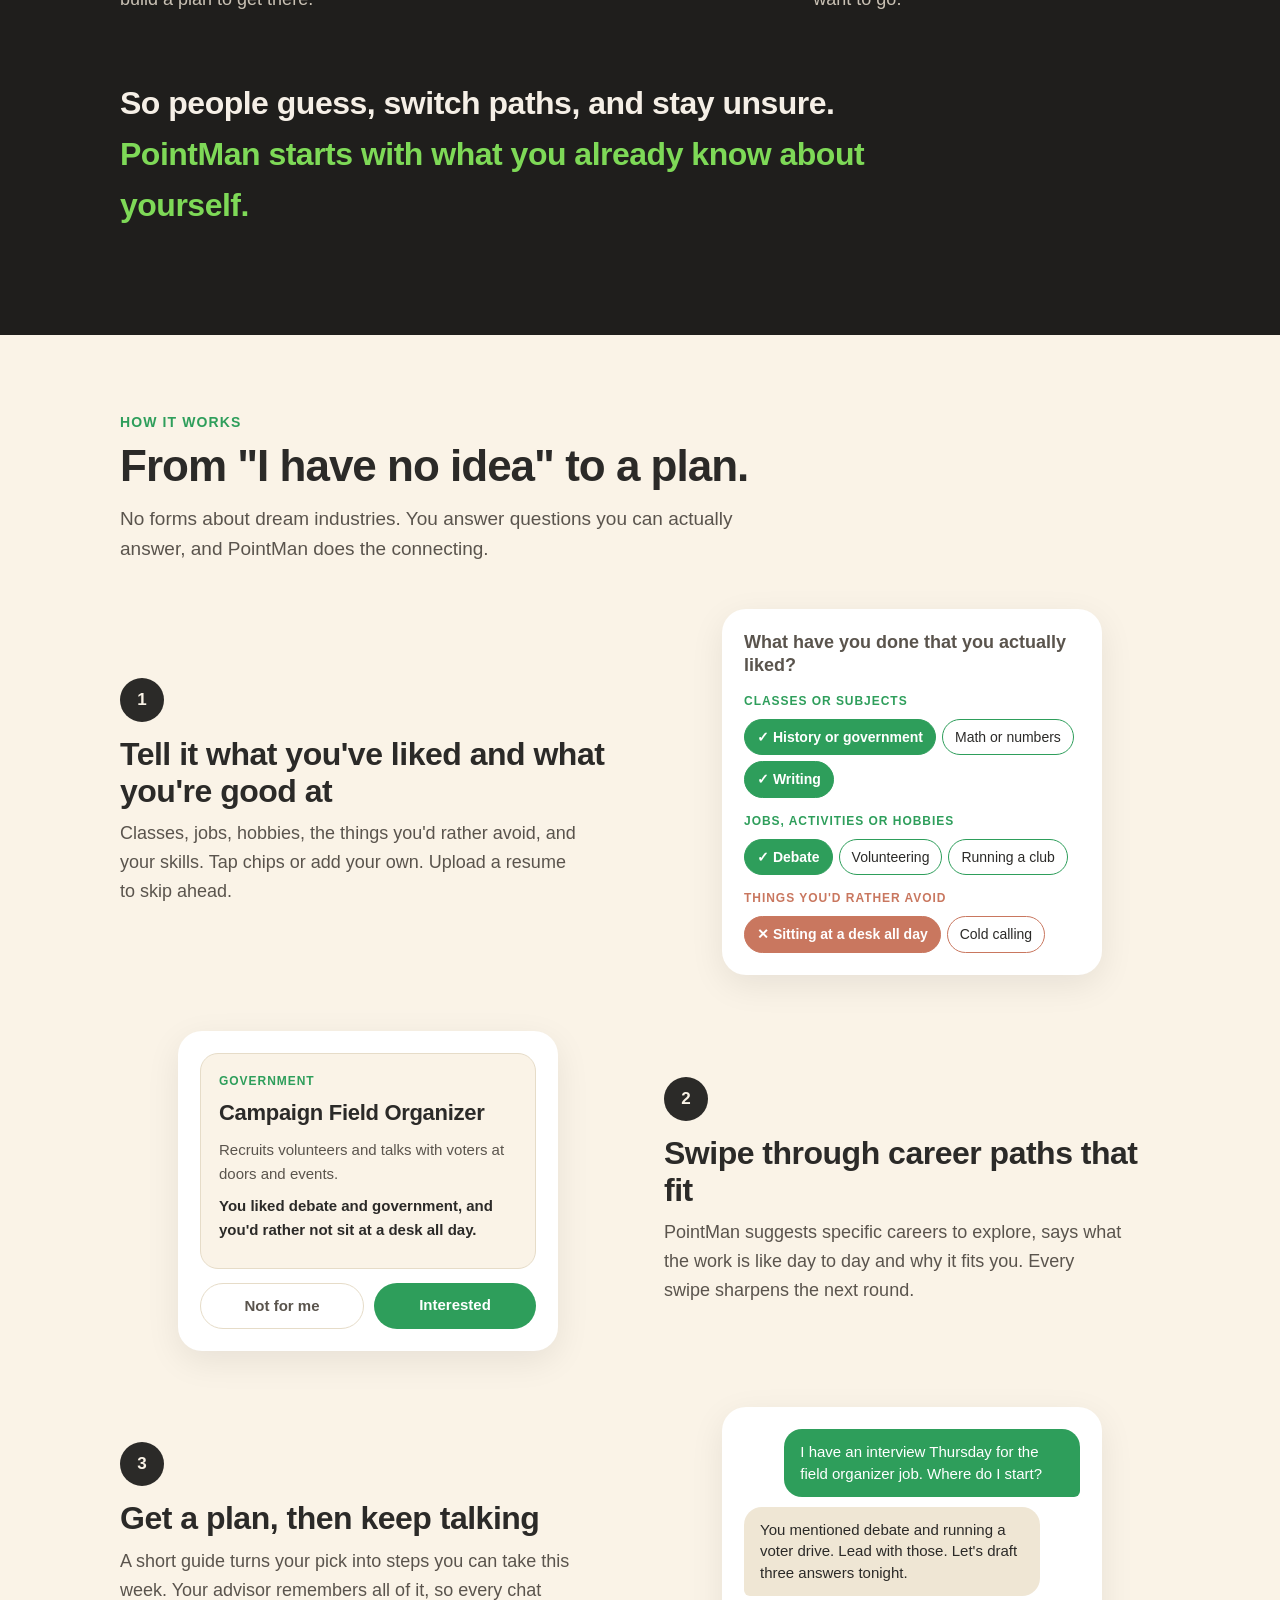
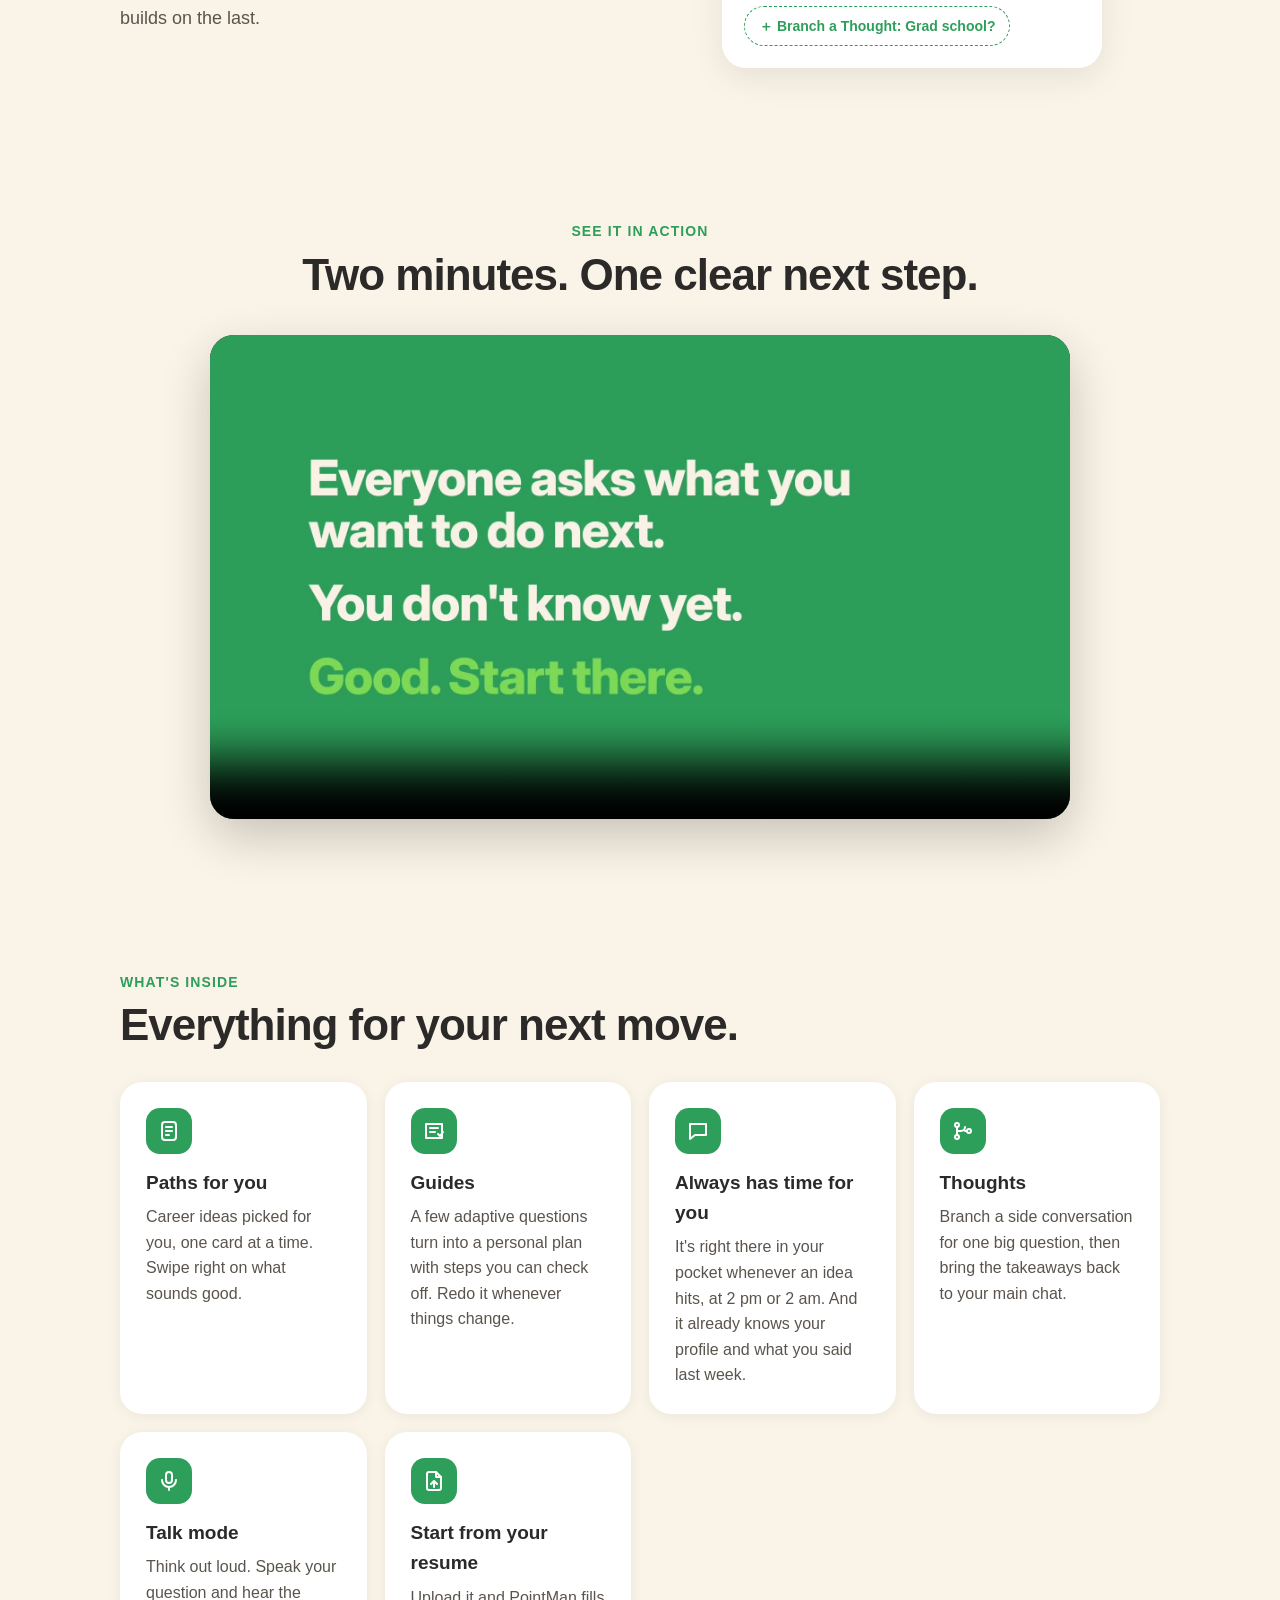
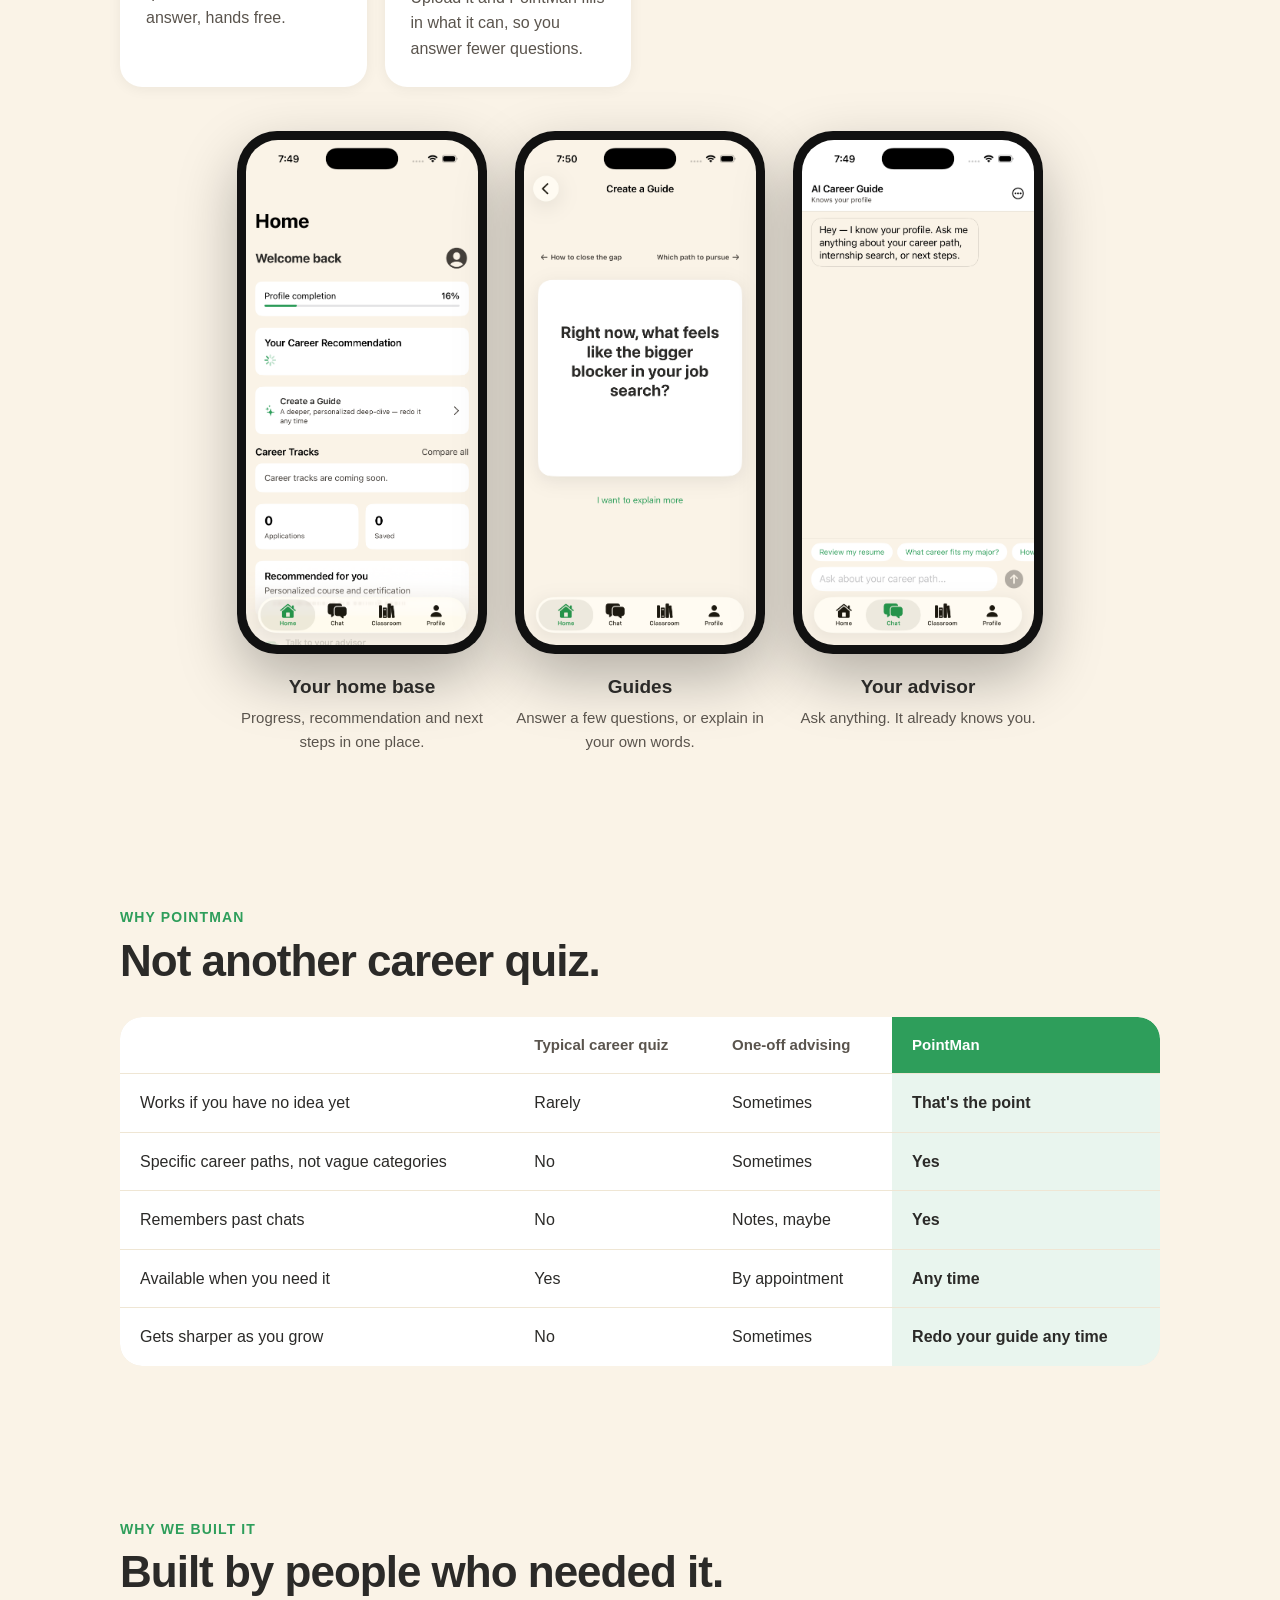
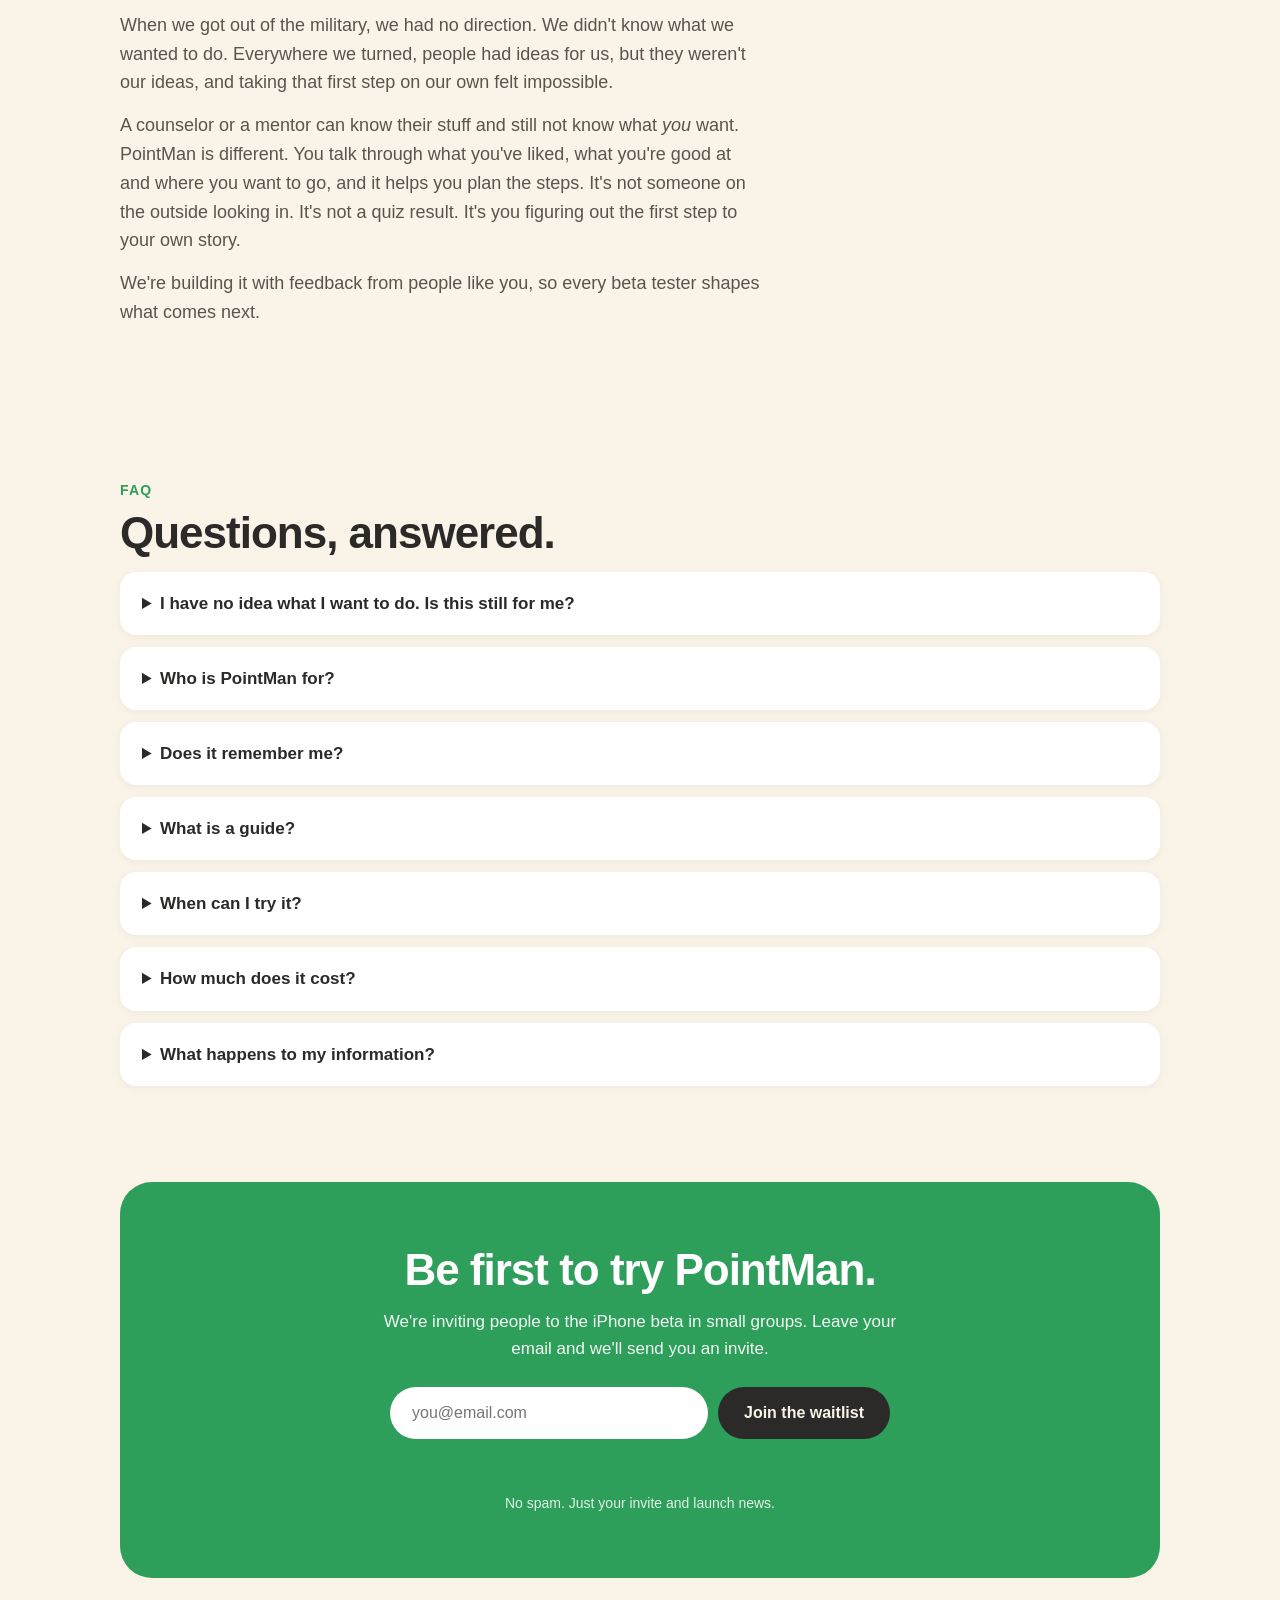
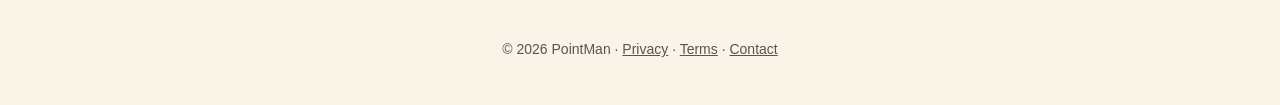
==== commit c9a20a0b: "Add a plain-language Terms of Use page (ideas, not job listings) Co-Authored-By: Claude Opus 5.5 <no" ====
--- a/index.html
+++ b/index.html
@@ -314,7 +314,7 @@
     <div class="form-msg" id="form-msg" role="status" aria-live="polite"></div>
     <div class="note">No spam. Just your invite and launch news.</div>
   </div>
-  <footer>© 2026 PointMan · <a href="privacy.html">Privacy</a> · <a href="privacy.html#contact">Contact</a></footer>
+  <footer>© 2026 PointMan · <a href="privacy.html">Privacy</a> · <a href="terms.html">Terms</a> · <a href="privacy.html#contact">Contact</a></footer>
 </div>
 <script>
   var io=new IntersectionObserver(function(es){es.forEach(function(e){if(e.isIntersecting){e.target.classList.add('in');io.unobserve(e.target)}})},{threshold:.12});
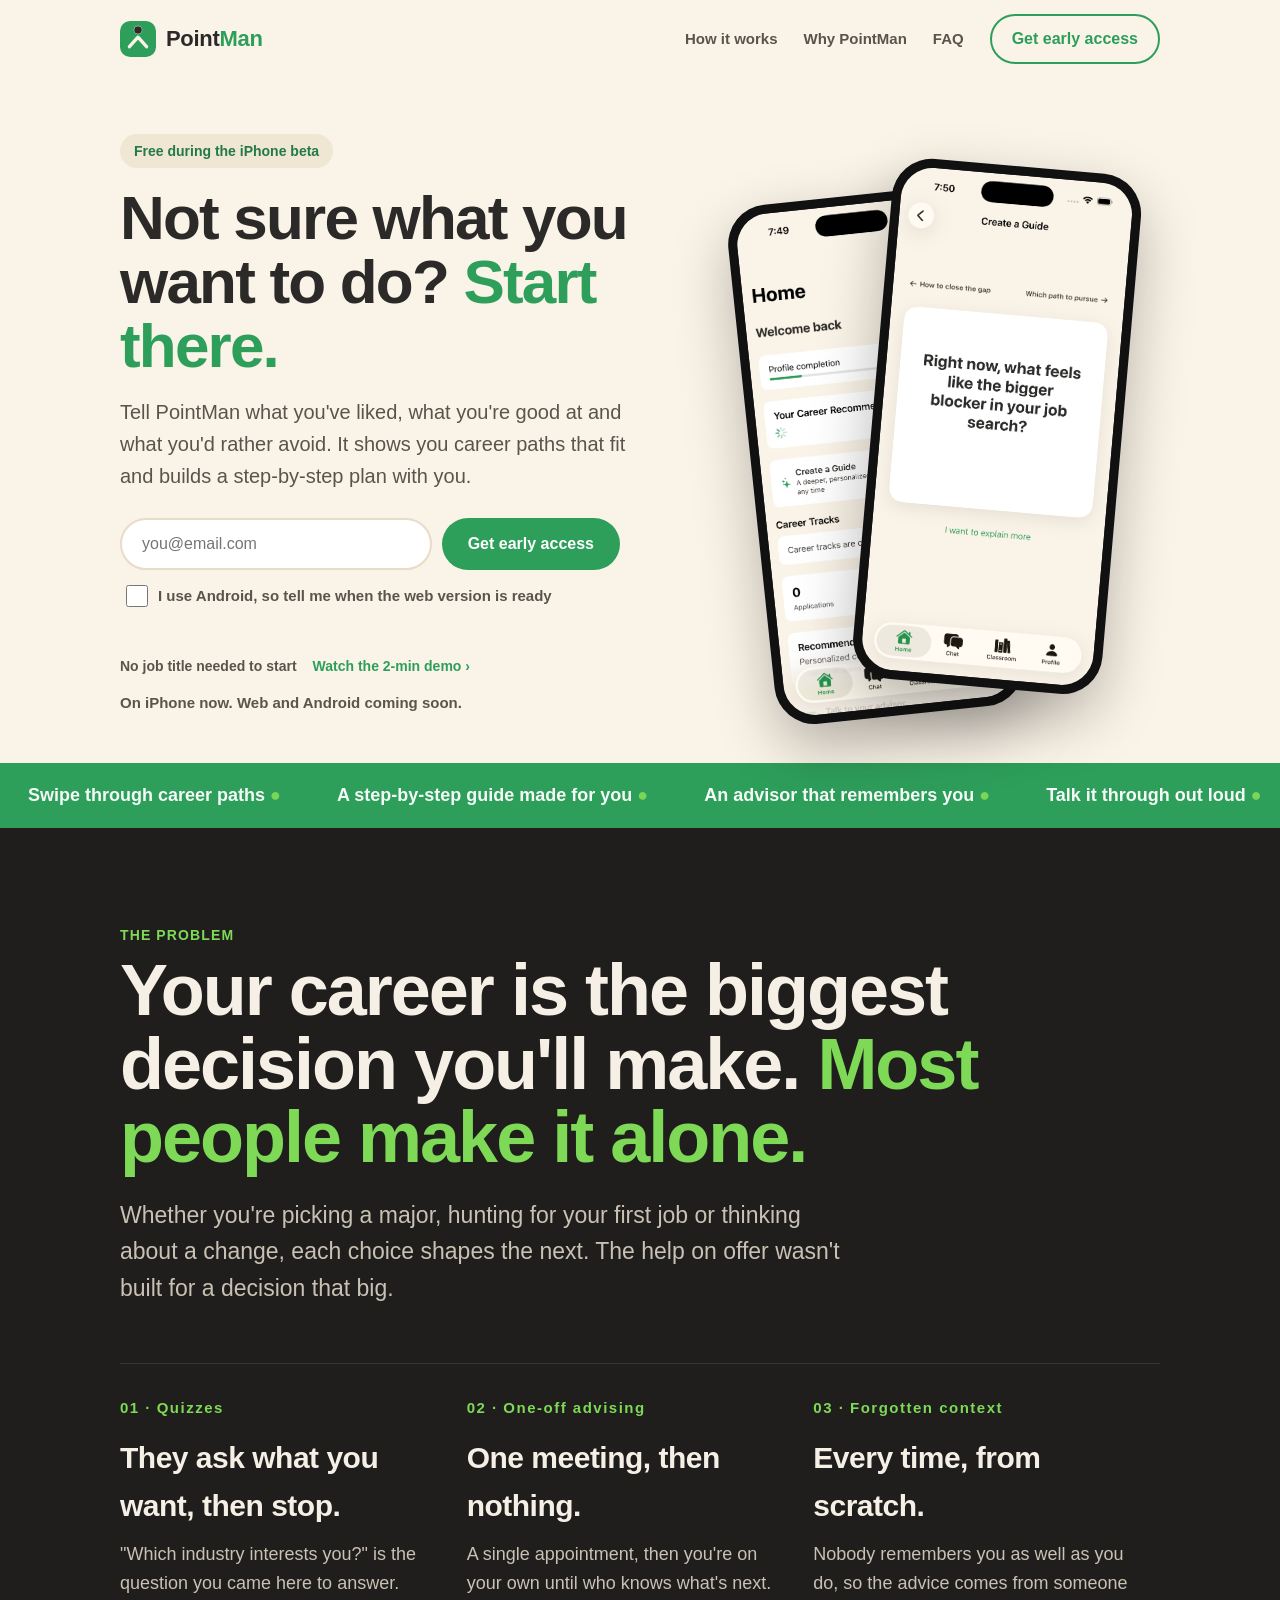
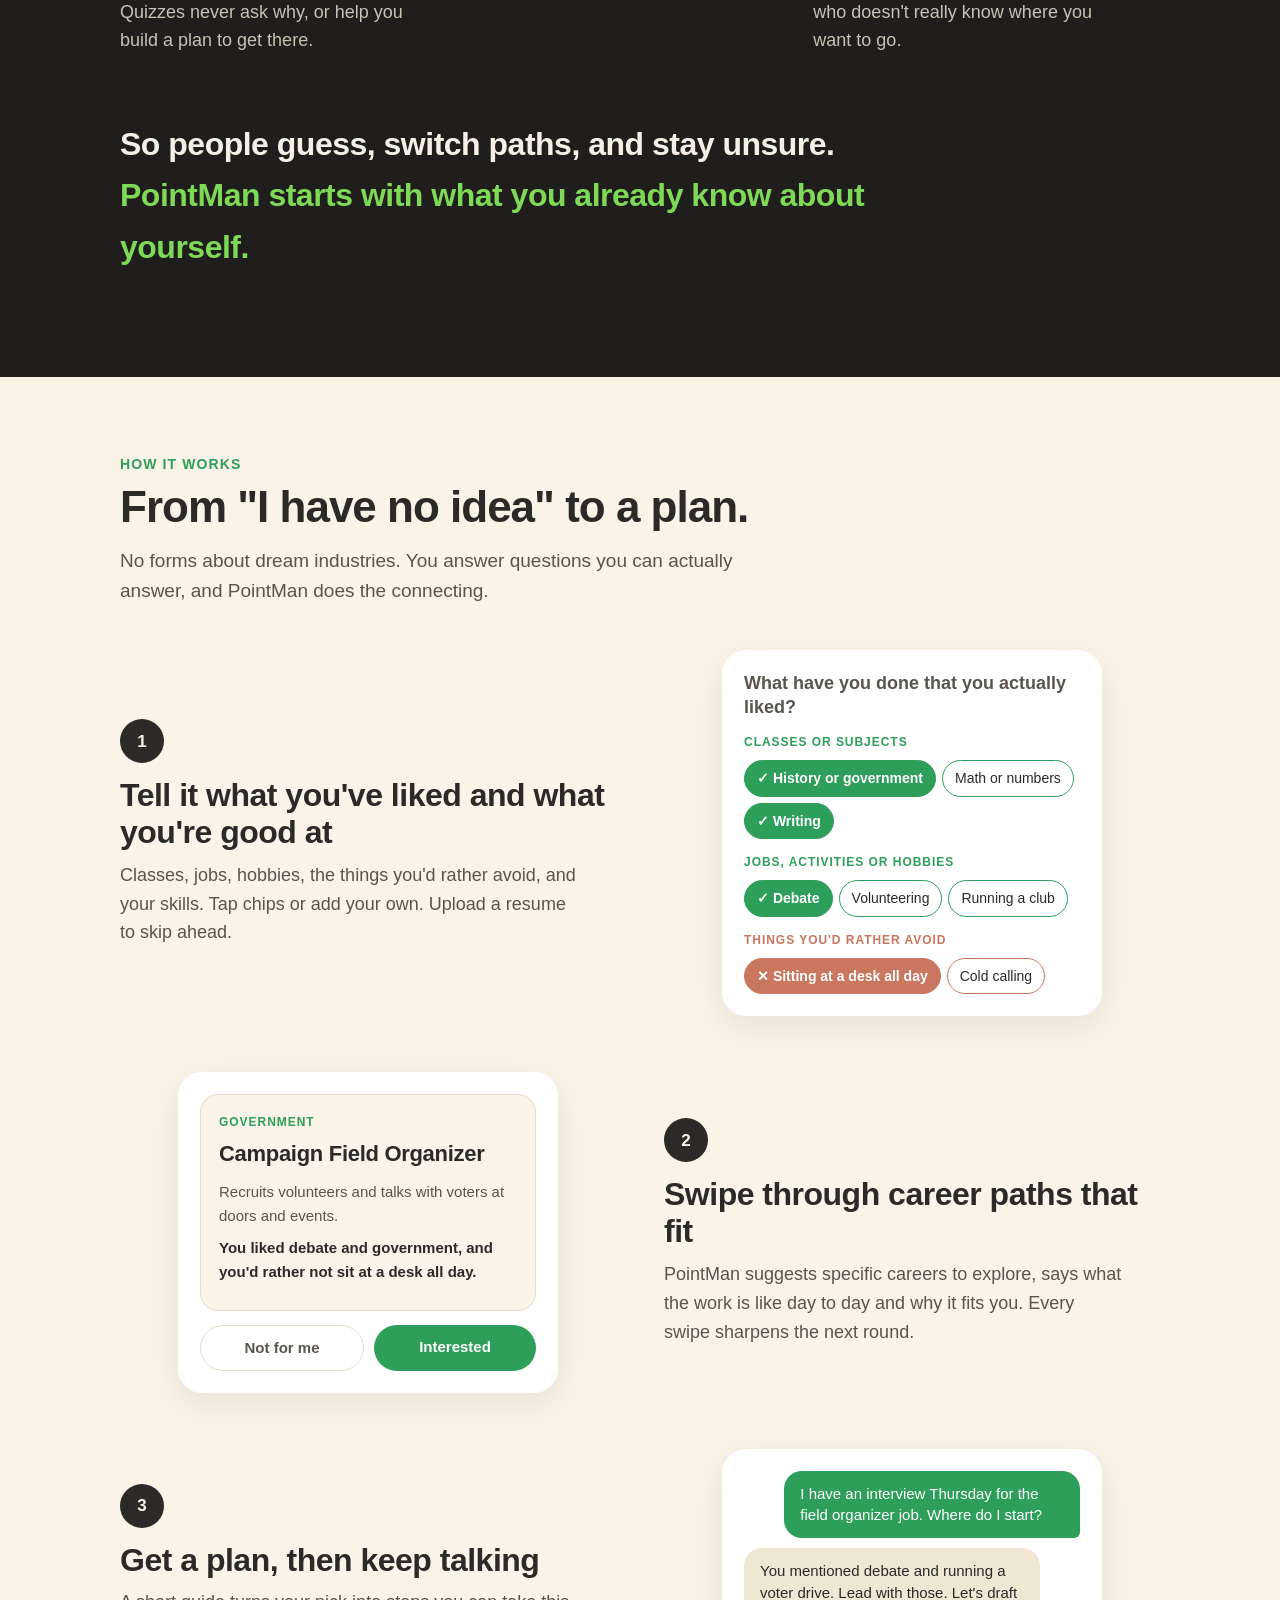
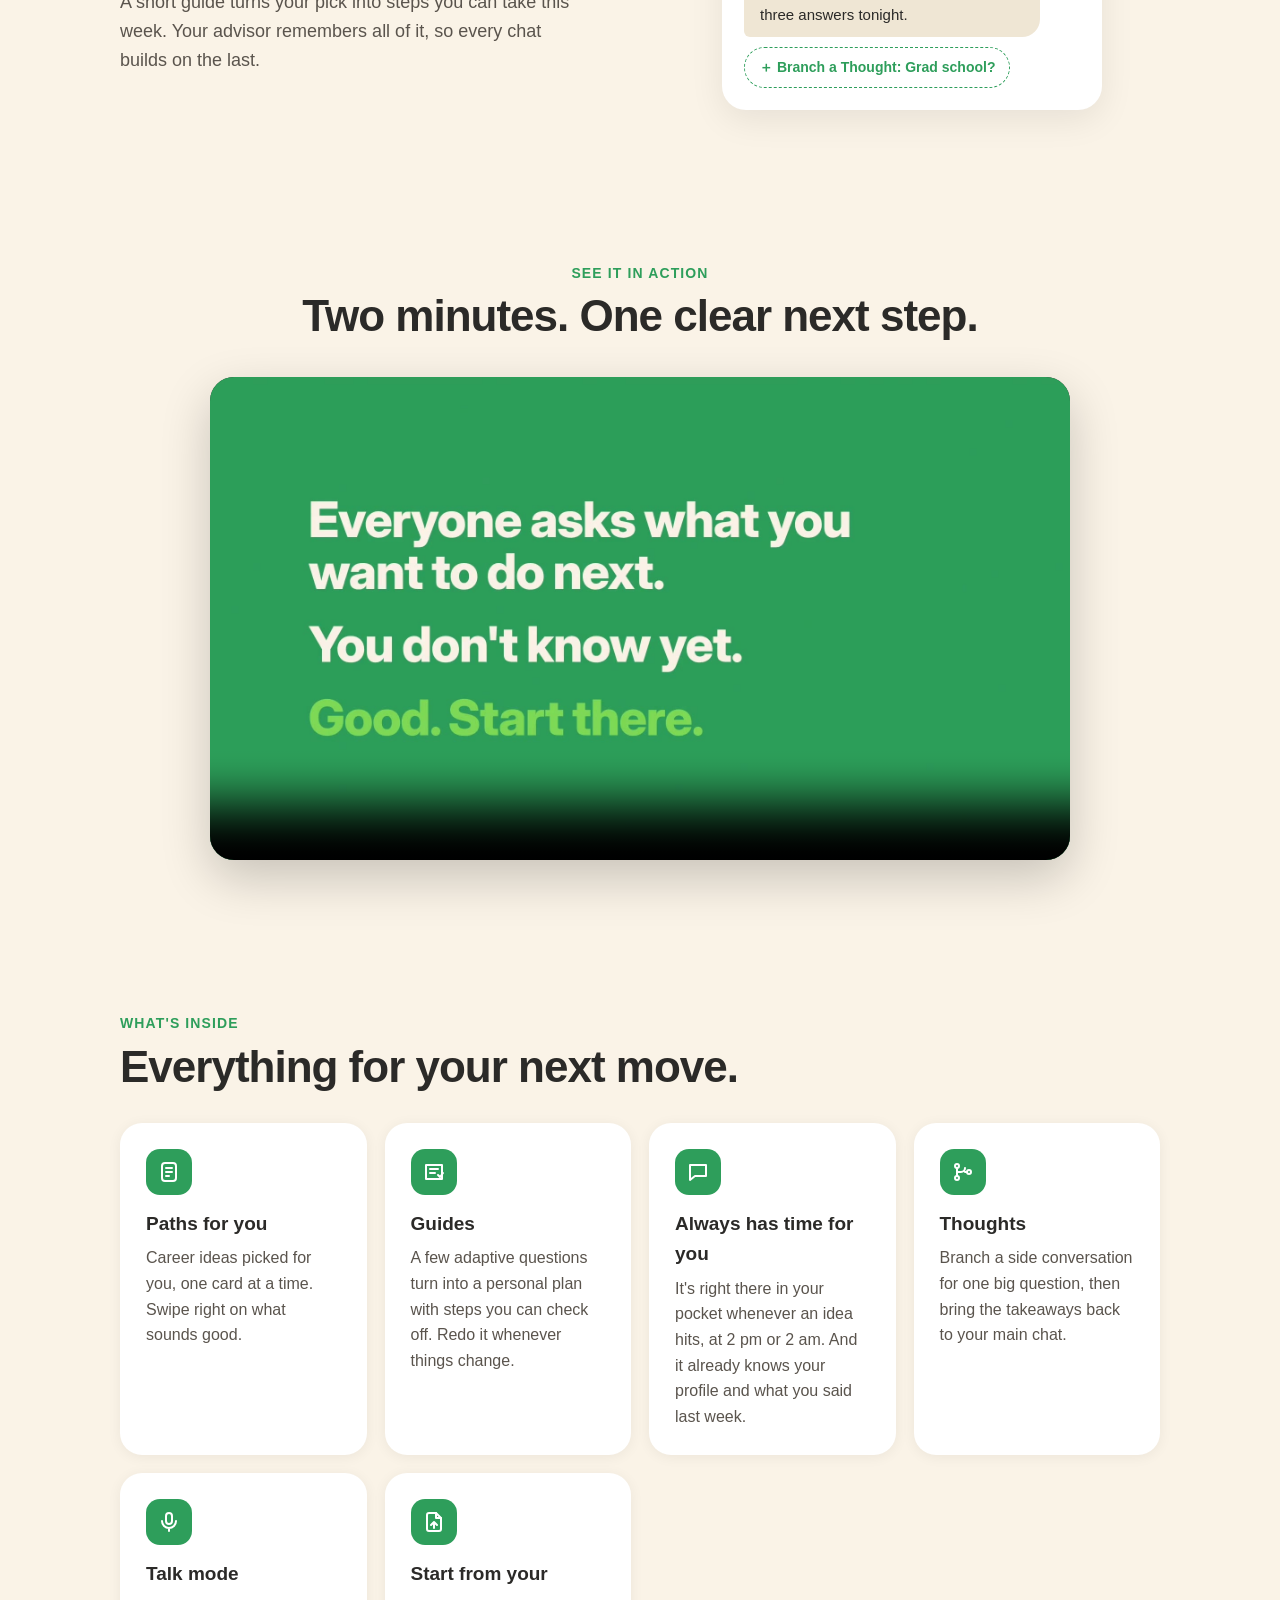
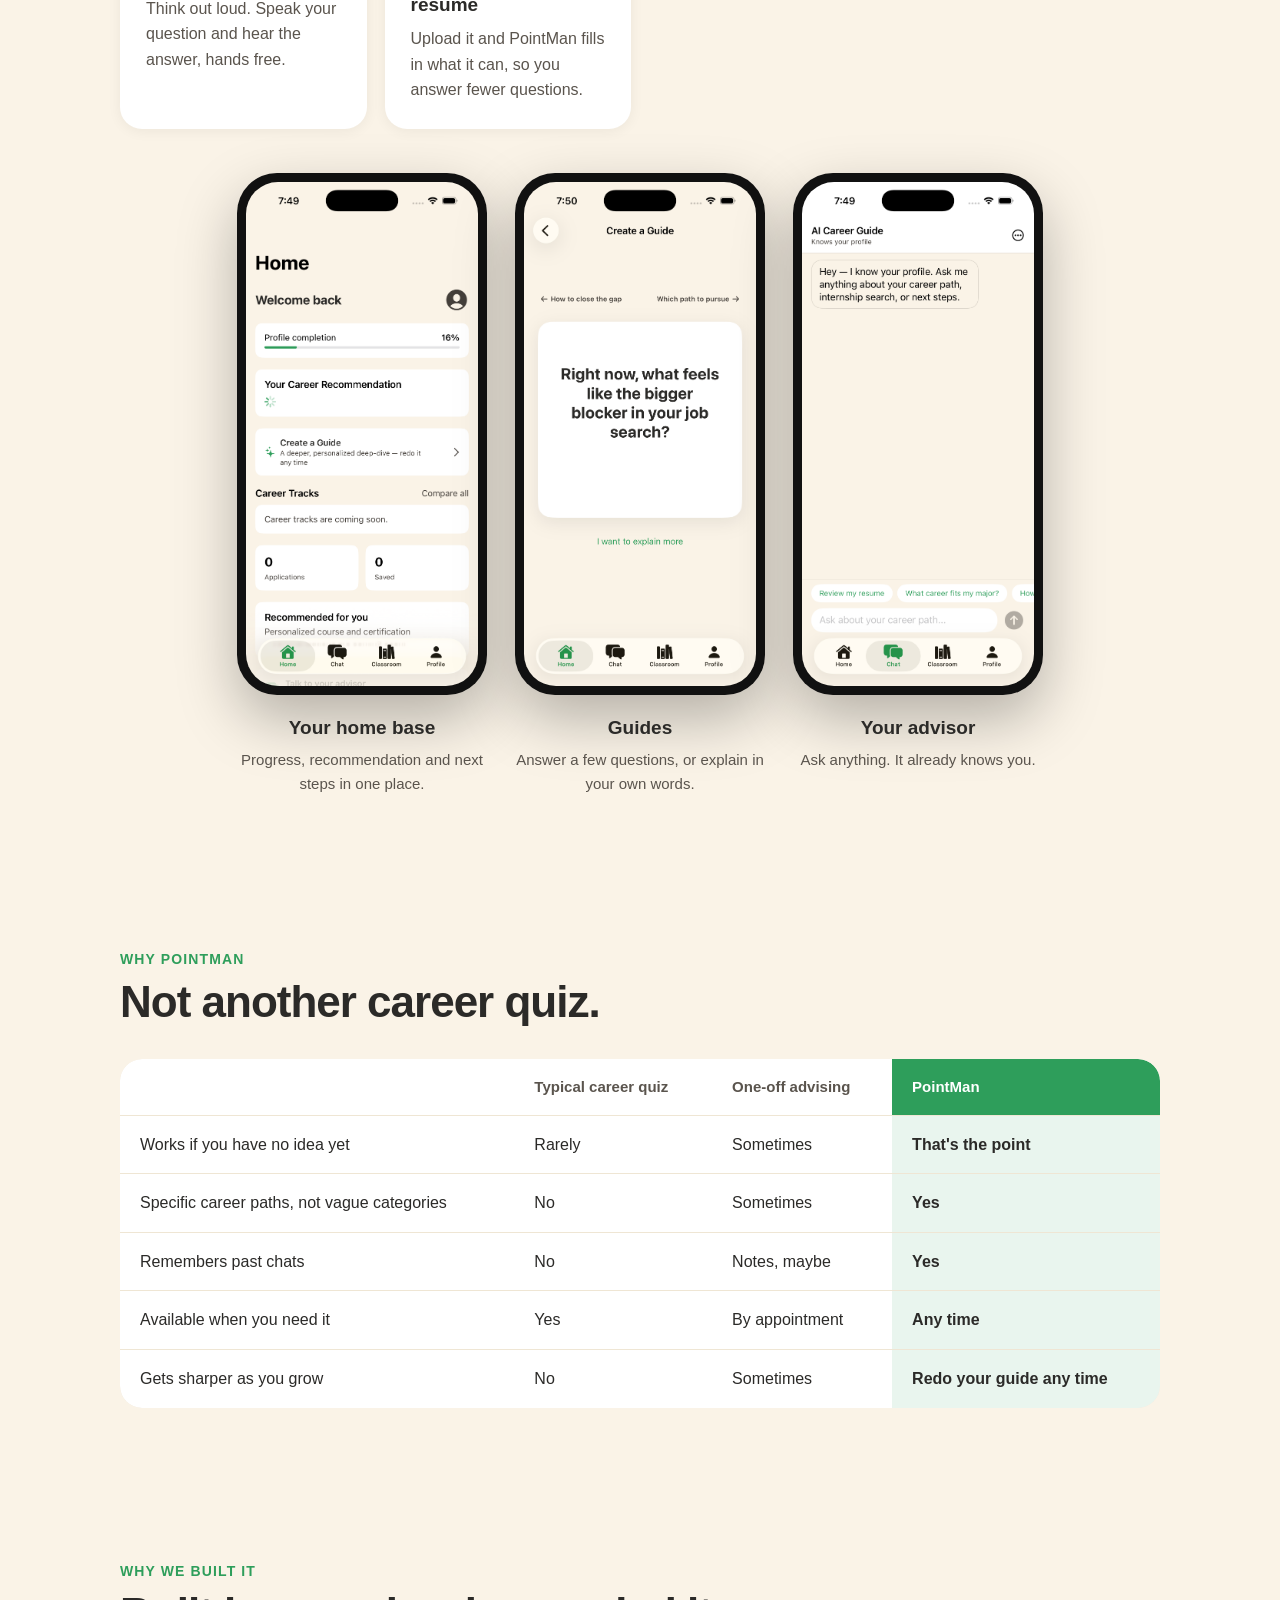
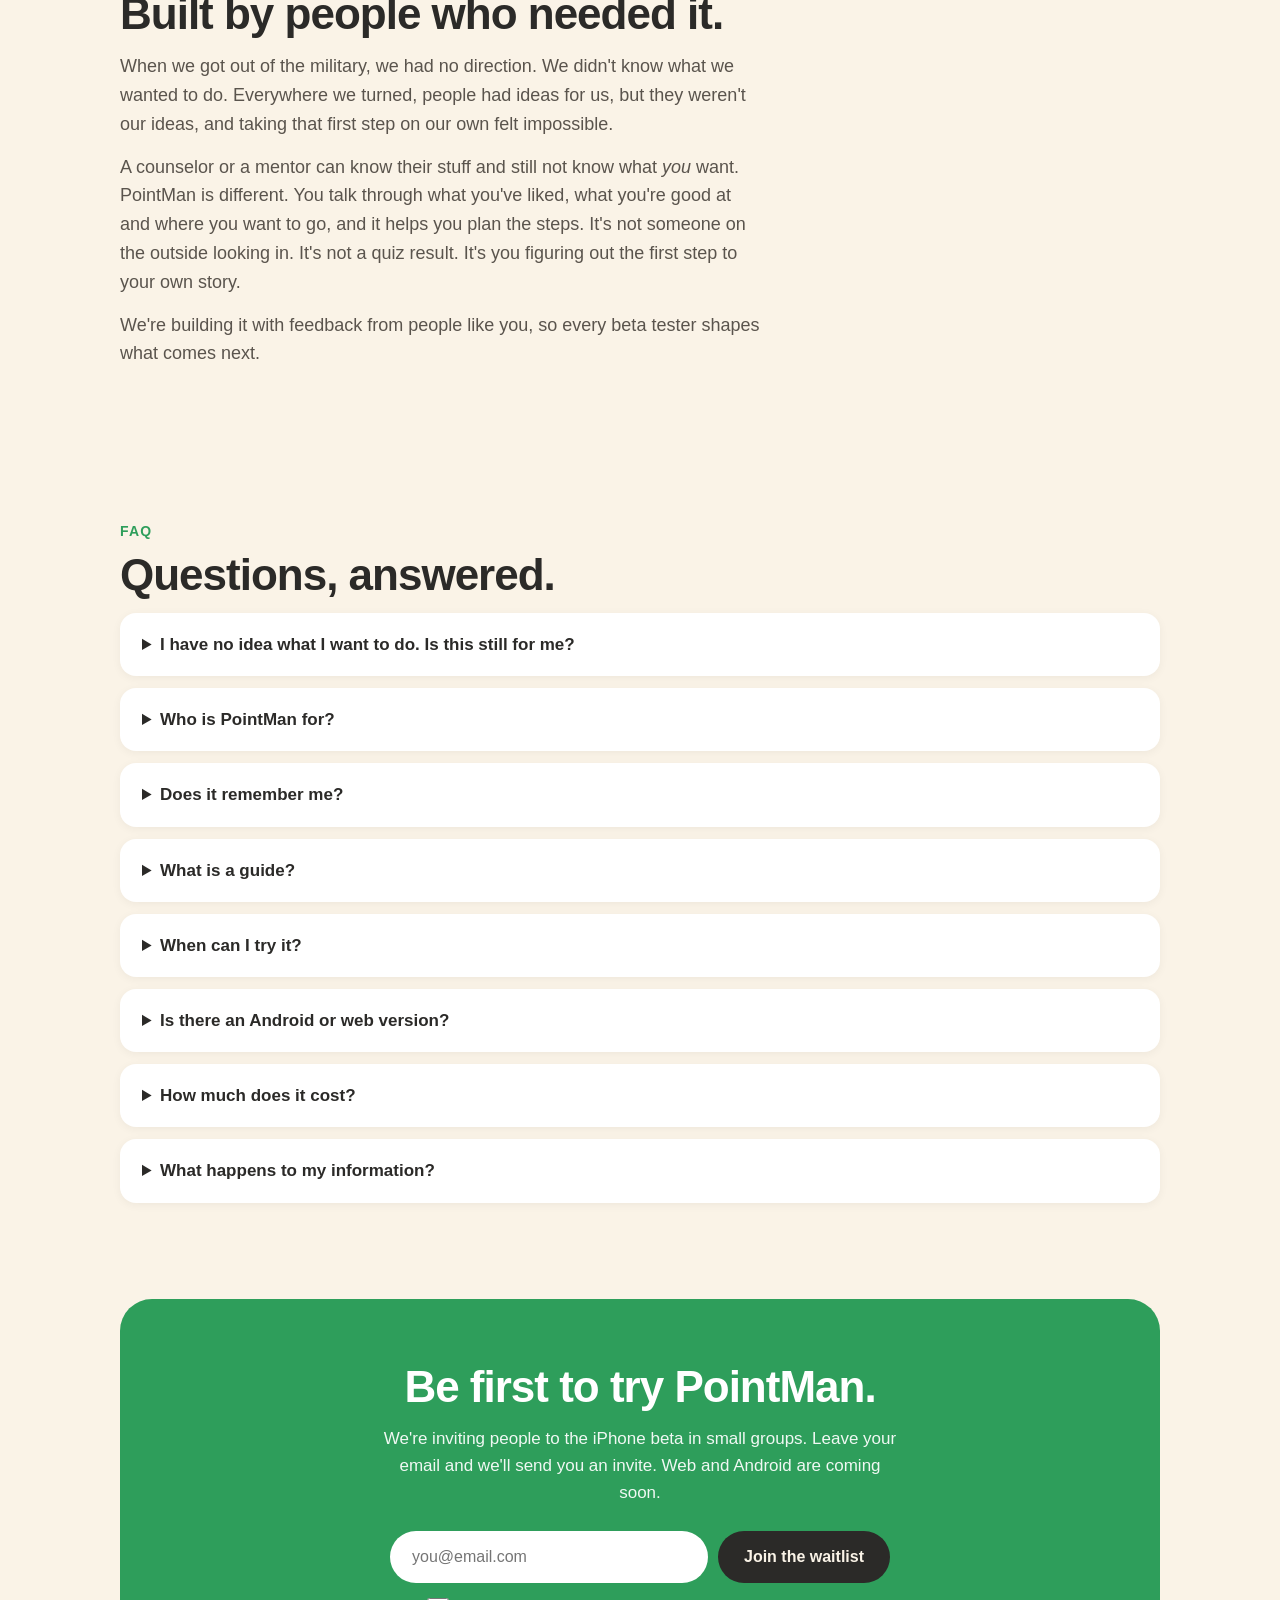
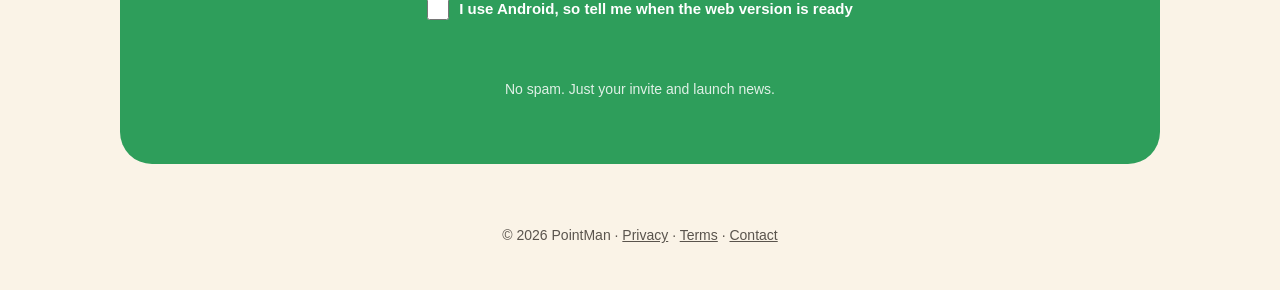
==== commit 27cf25dd: "Add 'Web and Android coming soon' line and 'I use Android' checkbox to waitlist Android sign-ups are" ====
--- a/index.html
+++ b/index.html
@@ -43,6 +43,11 @@
   .signup input:focus{outline:none;border-color:var(--green)}
   @media(max-width:480px){.signup{flex-direction:column}.signup input{flex:none;width:100%}.signup .btn{width:100%}}
   .form-msg{margin-top:12px;font-weight:700;min-height:1.6em}
+  .android{flex-basis:100%;display:flex;align-items:center;gap:10px;color:var(--muted);font-size:15px;font-weight:600;cursor:pointer;padding:4px 6px}
+  .android input{flex:none;width:22px;height:22px;margin:0;padding:0;accent-color:var(--green);cursor:pointer}
+  @media(max-width:860px){.hero .android{justify-content:center}}
+  .cta .android{color:#fff;justify-content:center}
+  .soon{margin-top:14px;color:var(--muted);font-size:15px;font-weight:600}
   .small{display:flex;gap:16px;flex-wrap:wrap;color:var(--muted);font-size:14px;font-weight:600;margin-top:4px}
   .small a{color:var(--green);text-decoration:none}
   .phone{width:250px;background:#111;border-radius:40px;padding:9px;box-shadow:0 24px 60px rgba(0,0,0,.28);flex:none}
@@ -153,9 +158,11 @@
       <form class="signup waitlist">
         <input type="email" name="email" placeholder="you@email.com" required aria-label="Email address">
         <button class="btn" type="submit">Get early access</button>
+        <label class="android"><input type="checkbox" name="android"> I use Android, so tell me when the web version is ready</label>
       </form>
       <div class="form-msg" role="status" aria-live="polite"></div>
       <div class="small"><span>No job title needed to start</span><a href="#demo">Watch the 2-min demo ›</a></div>
+      <div class="soon">On iPhone now. Web and Android coming soon.</div>
     </div>
     <div class="hero-phones" aria-hidden="true">
       <div class="phone p1"><img src="shot-home.png" alt=""></div>
@@ -300,16 +307,18 @@
     <details><summary>Does it remember me?</summary><p>Yes. PointMan keeps your profile and conversation history so advice builds on what you've already shared.</p></details>
     <details><summary>What is a guide?</summary><p>A short adaptive question session that turns into a personal plan with concrete steps. You can make a new one any time.</p></details>
     <details><summary>When can I try it?</summary><p>PointMan is in a small beta on iPhone right now. Join the waitlist and we'll send you an invite as we open more spots.</p></details>
+    <details><summary>Is there an Android or web version?</summary><p>Not yet. PointMan is on iPhone first, and a web version that works on Android phones and computers is coming soon. Join the waitlist and check "I use Android" and we'll email you when it's ready instead of sending an iPhone invite.</p></details>
     <details><summary>How much does it cost?</summary><p>It's free during the beta.</p></details>
     <details><summary>What happens to my information?</summary><p>Your profile and chats are used only to give you better career advice. We don't sell your data, and you can delete your account from inside the app.</p></details>
   </section>
 
   <div class="cta" id="join">
     <h2>Be first to try PointMan.</h2>
-    <p>We're inviting people to the iPhone beta in small groups. Leave your email and we'll send you an invite.</p>
+    <p>We're inviting people to the iPhone beta in small groups. Leave your email and we'll send you an invite. Web and Android are coming soon.</p>
     <form class="signup waitlist">
       <input type="email" name="email" placeholder="you@email.com" required aria-label="Email address">
       <button class="btn" type="submit">Join the waitlist</button>
+      <label class="android"><input type="checkbox" name="android"> I use Android, so tell me when the web version is ready</label>
     </form>
     <div class="form-msg" id="form-msg" role="status" aria-live="polite"></div>
     <div class="note">No spam. Just your invite and launch news.</div>
@@ -334,16 +343,18 @@
   })();
 
   // Waitlist (hero and bottom forms): saves the email through the PointMan backend.
+  // "I use Android" adds -android to the source, so those people get the web
+  // launch email instead of an iPhone TestFlight invite.
   (function(){
     var ENDPOINT='https://qungmktbqcsebmmdpqvy.supabase.co/functions/v1/join-waitlist';
     document.querySelectorAll('form.waitlist').forEach(function(f){
       var m=f.nextElementSibling;
       f.addEventListener('submit',function(e){
         e.preventDefault();
-        var btn=f.querySelector('button'), email=f.email.value.trim();
+        var btn=f.querySelector('button'), email=f.email.value.trim(), android=f.android.checked;
         btn.disabled=true; m.textContent='Adding you...';
-        fetch(ENDPOINT,{method:'POST',headers:{'Content-Type':'application/json'},body:JSON.stringify({email:email,source:f.closest('#join')?'landing':'landing-hero'})})
-          .then(function(r){ if(!r.ok) throw new Error(r.status); f.reset(); m.textContent="You're on the list. Watch your inbox for an invite."; })
+        fetch(ENDPOINT,{method:'POST',headers:{'Content-Type':'application/json'},body:JSON.stringify({email:email,source:(f.closest('#join')?'landing':'landing-hero')+(android?'-android':'')})})
+          .then(function(r){ if(!r.ok) throw new Error(r.status); f.reset(); m.textContent=android?"You're on the list. We'll email you when the web version is ready.":"You're on the list. Watch your inbox for an invite."; })
           .catch(function(){ m.textContent='Something went wrong. Please try again in a minute.'; })
           .finally(function(){ btn.disabled=false; });
       });
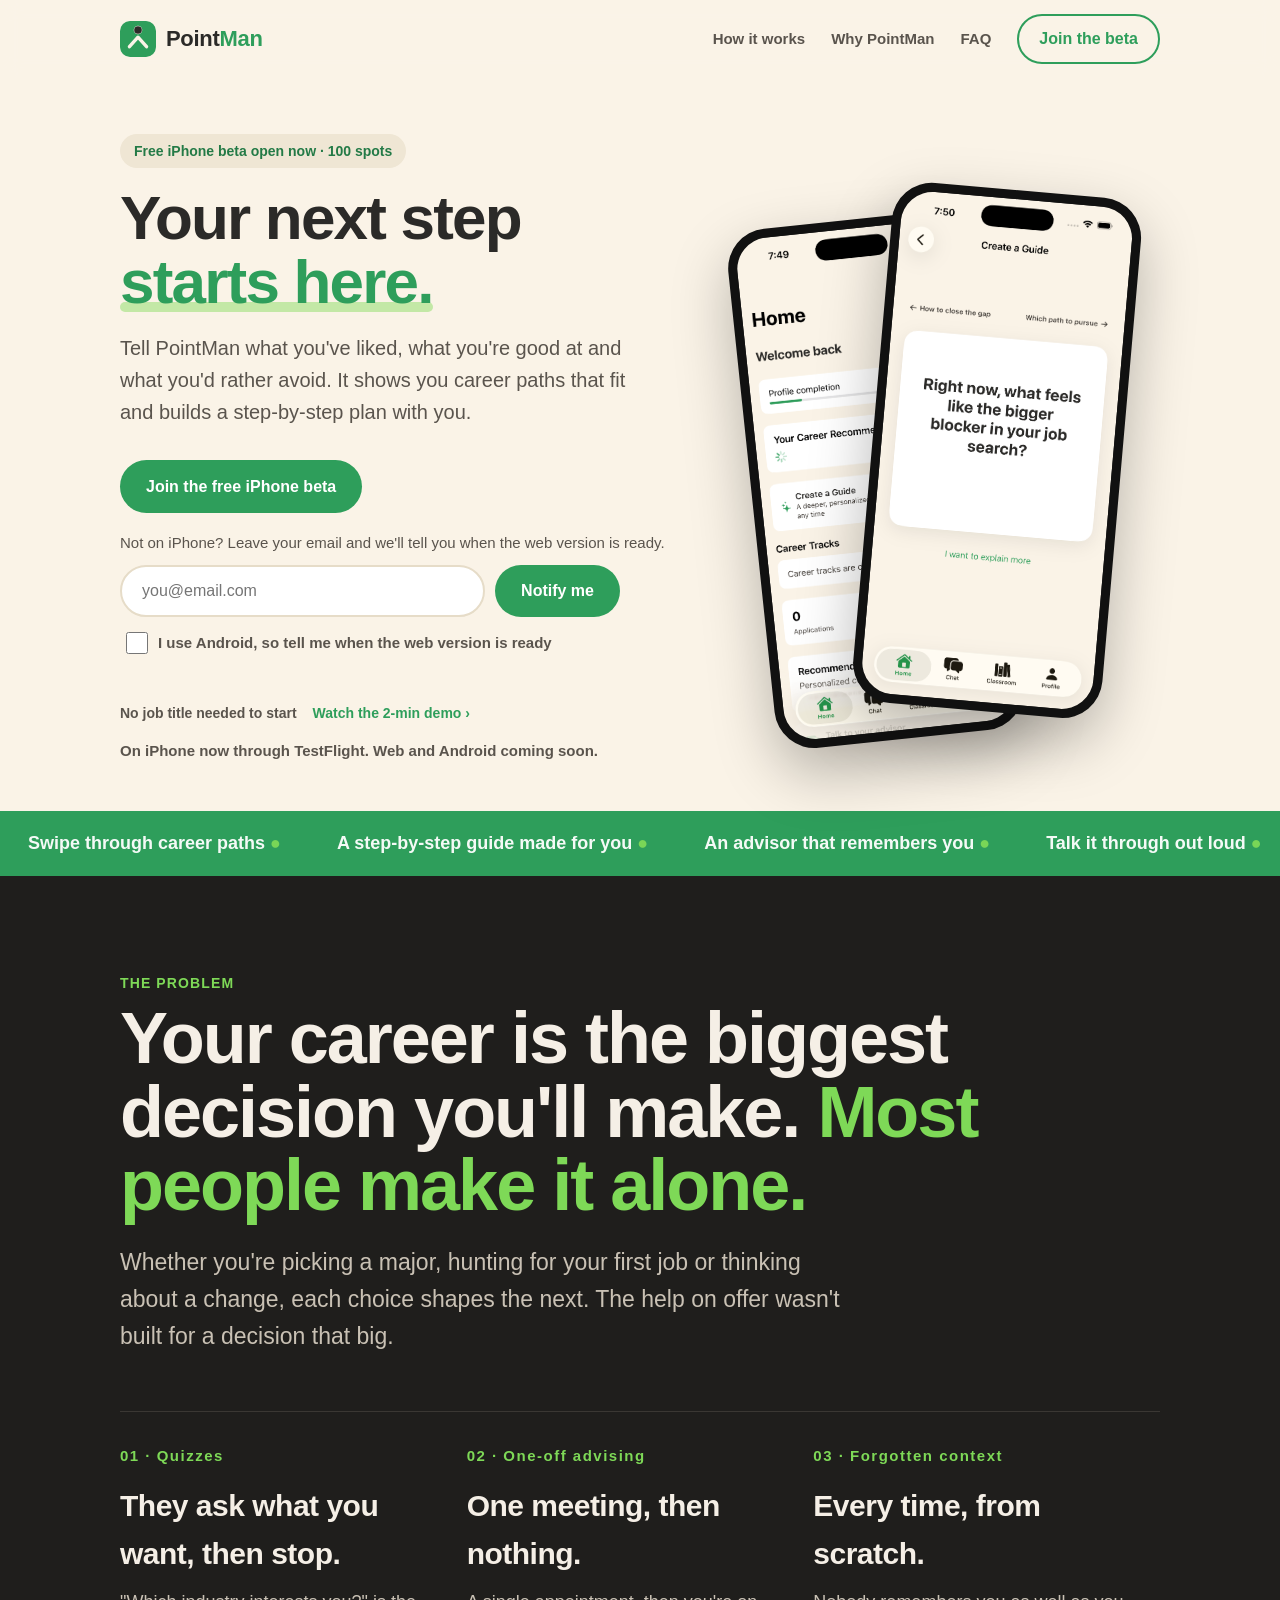
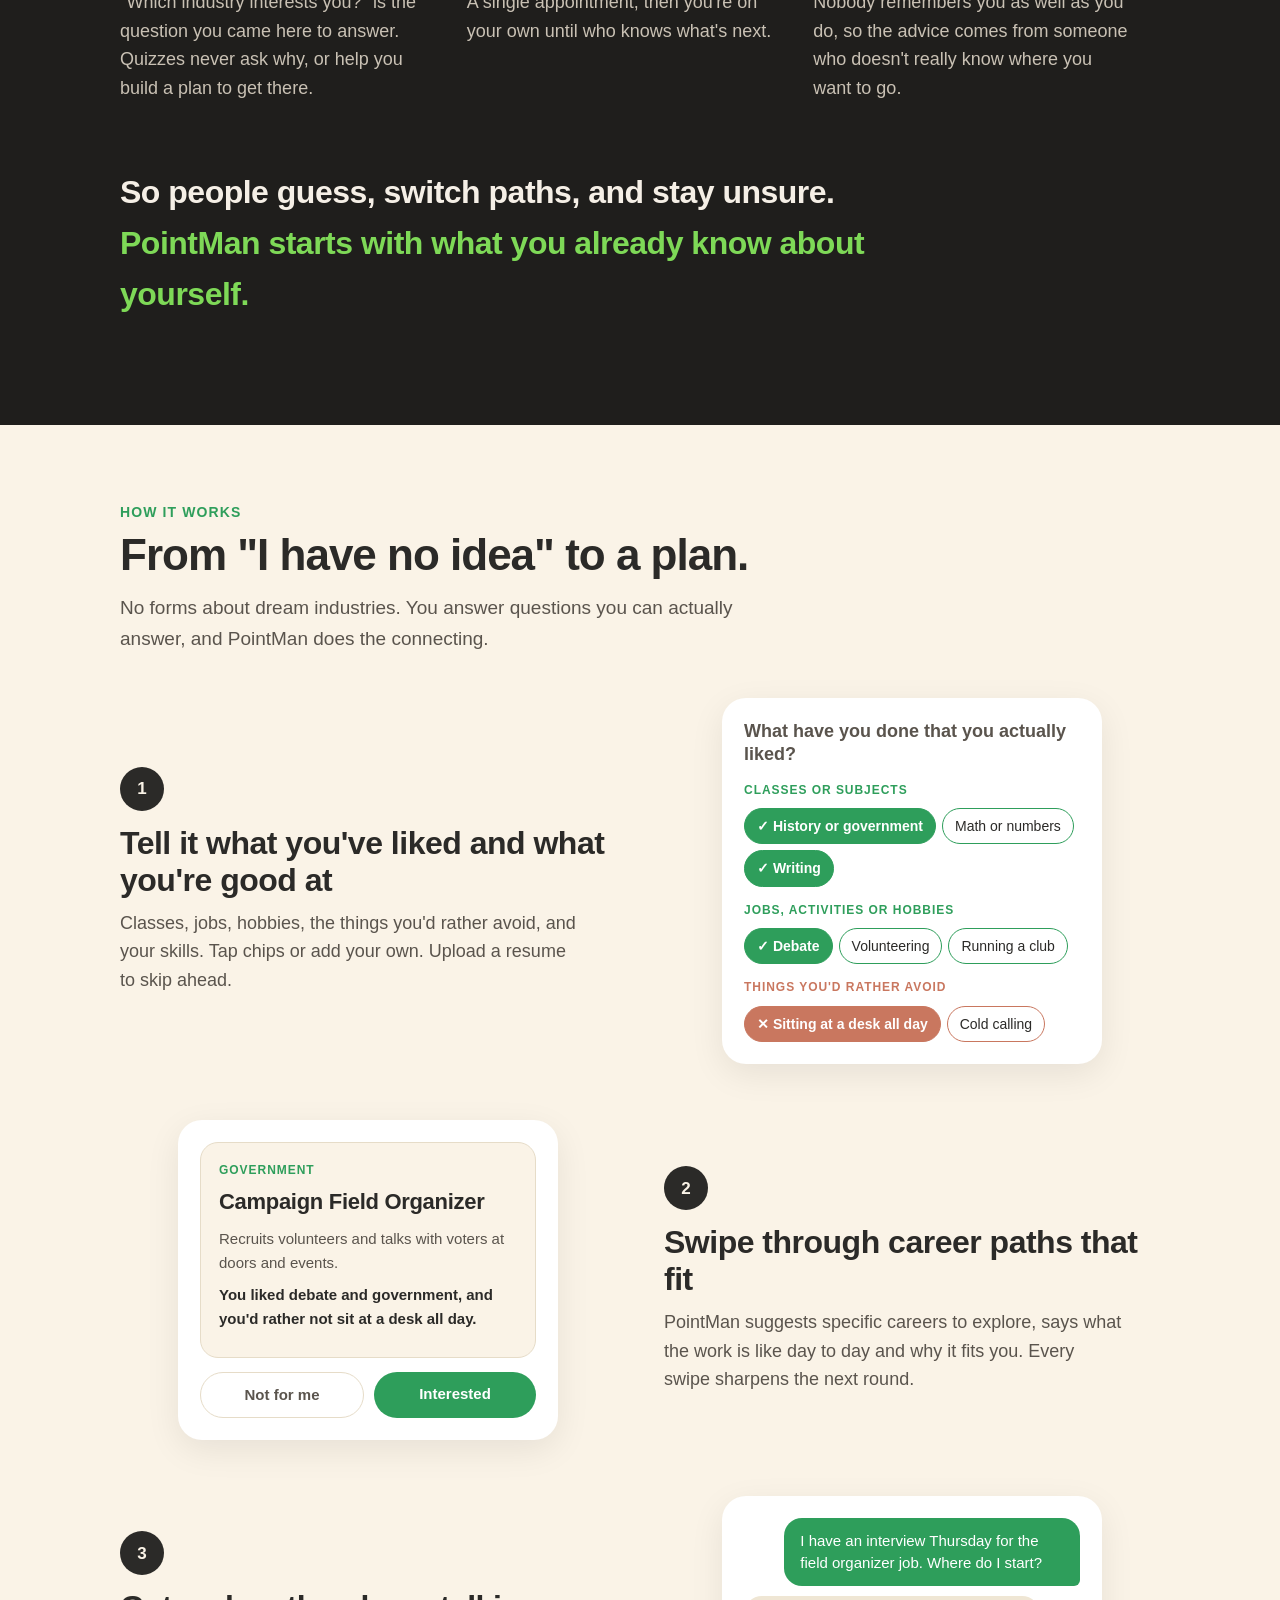
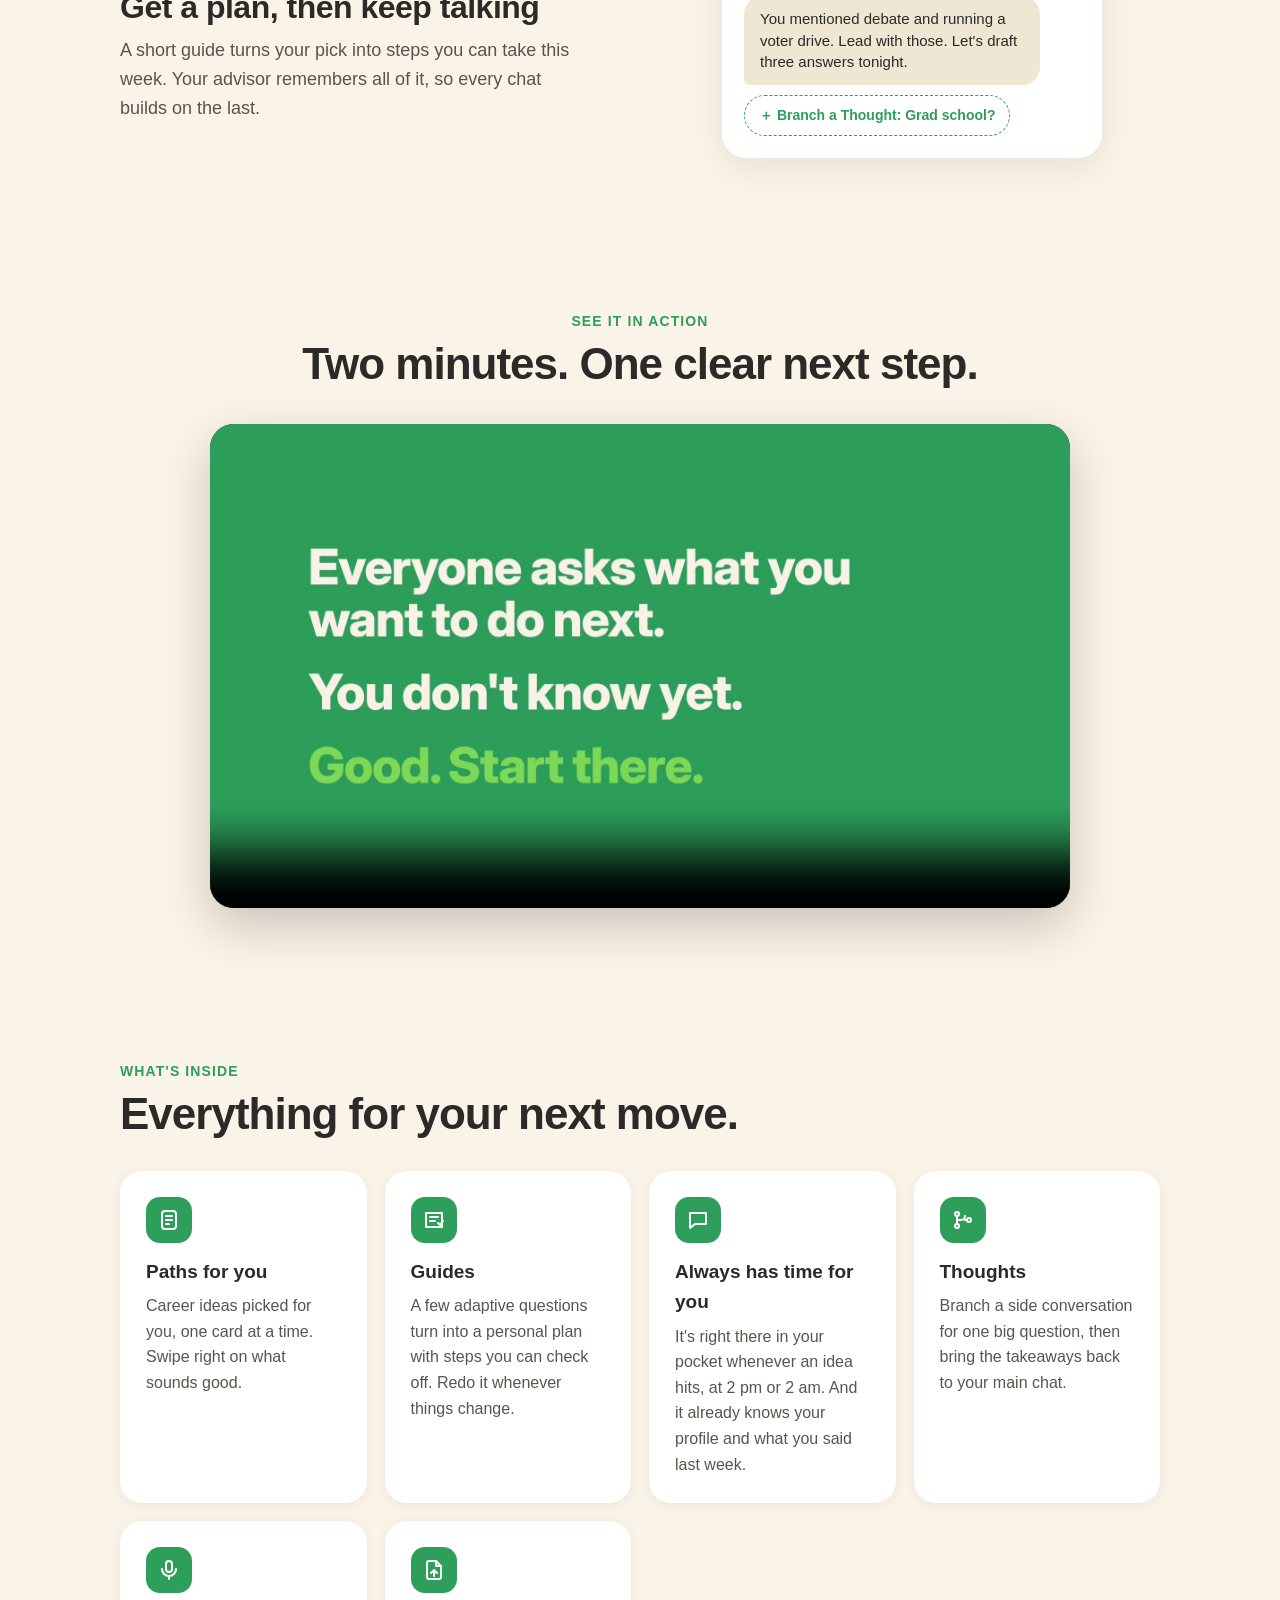
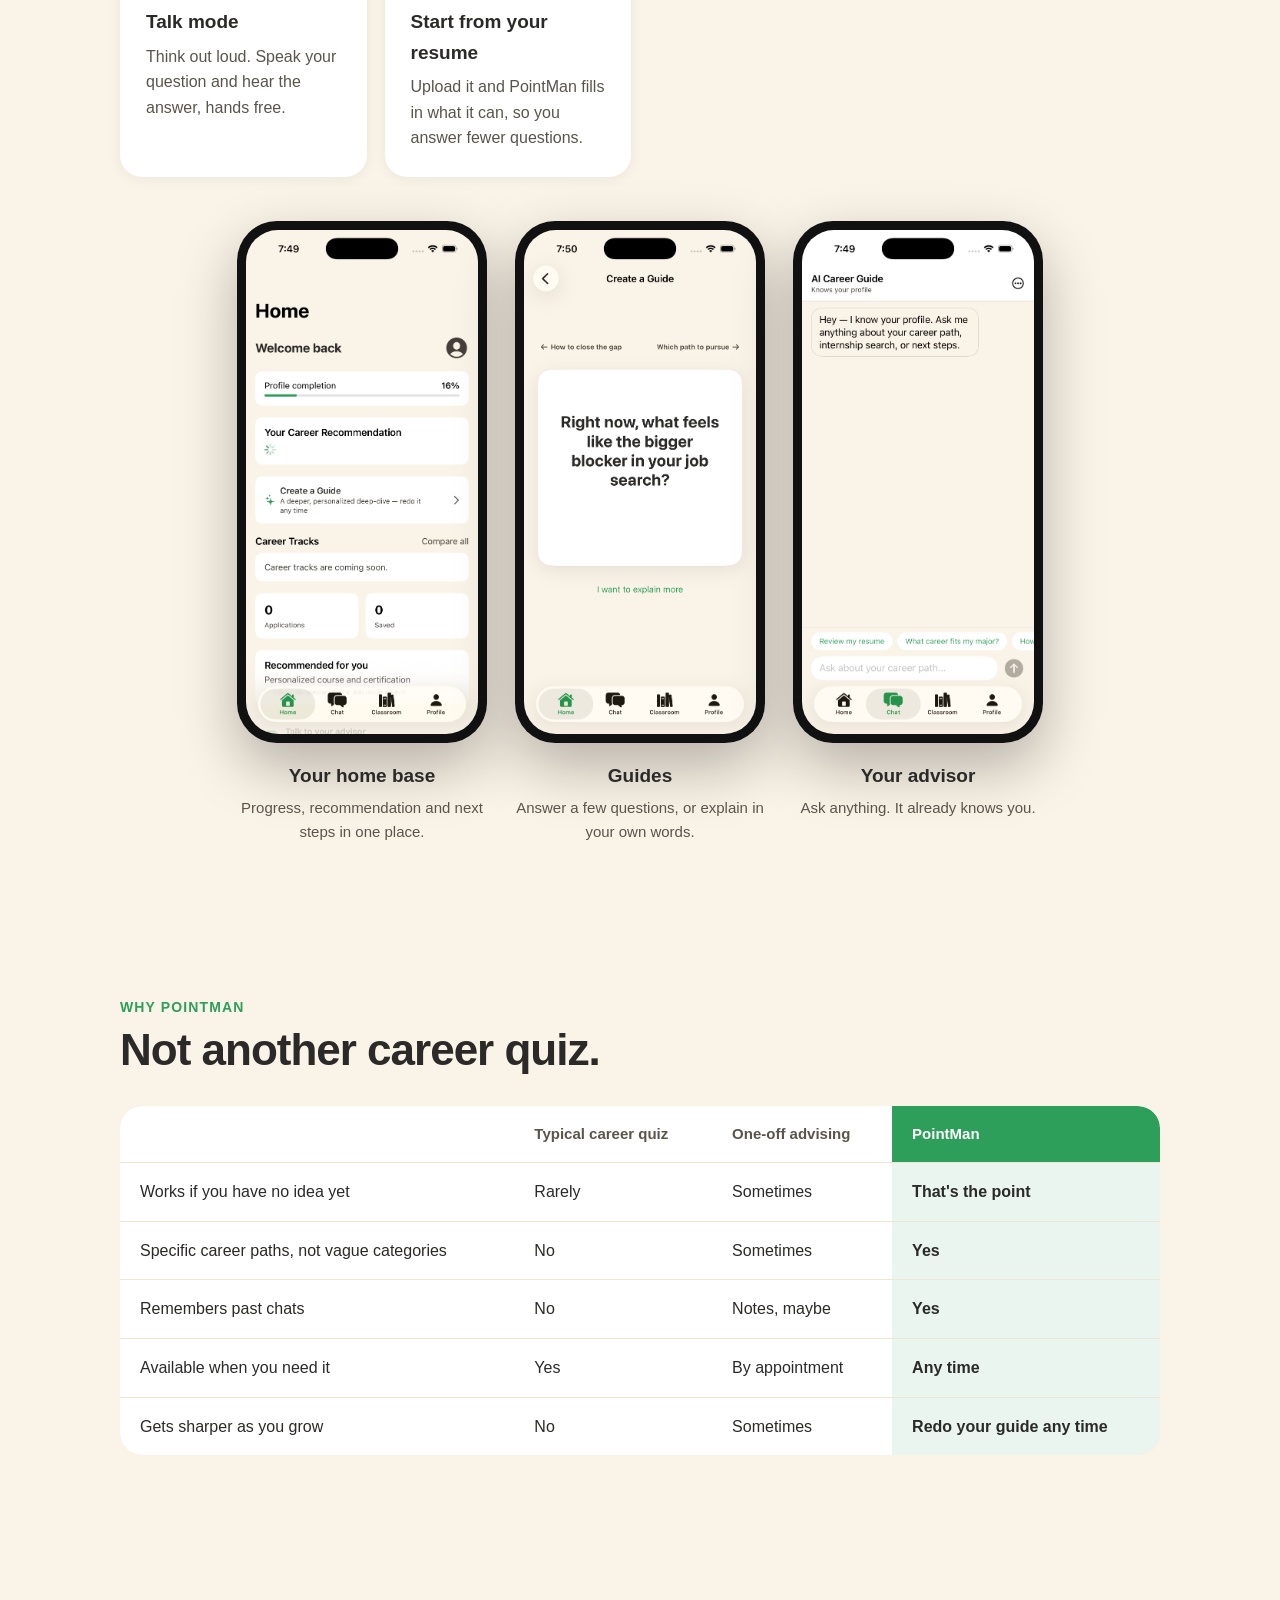
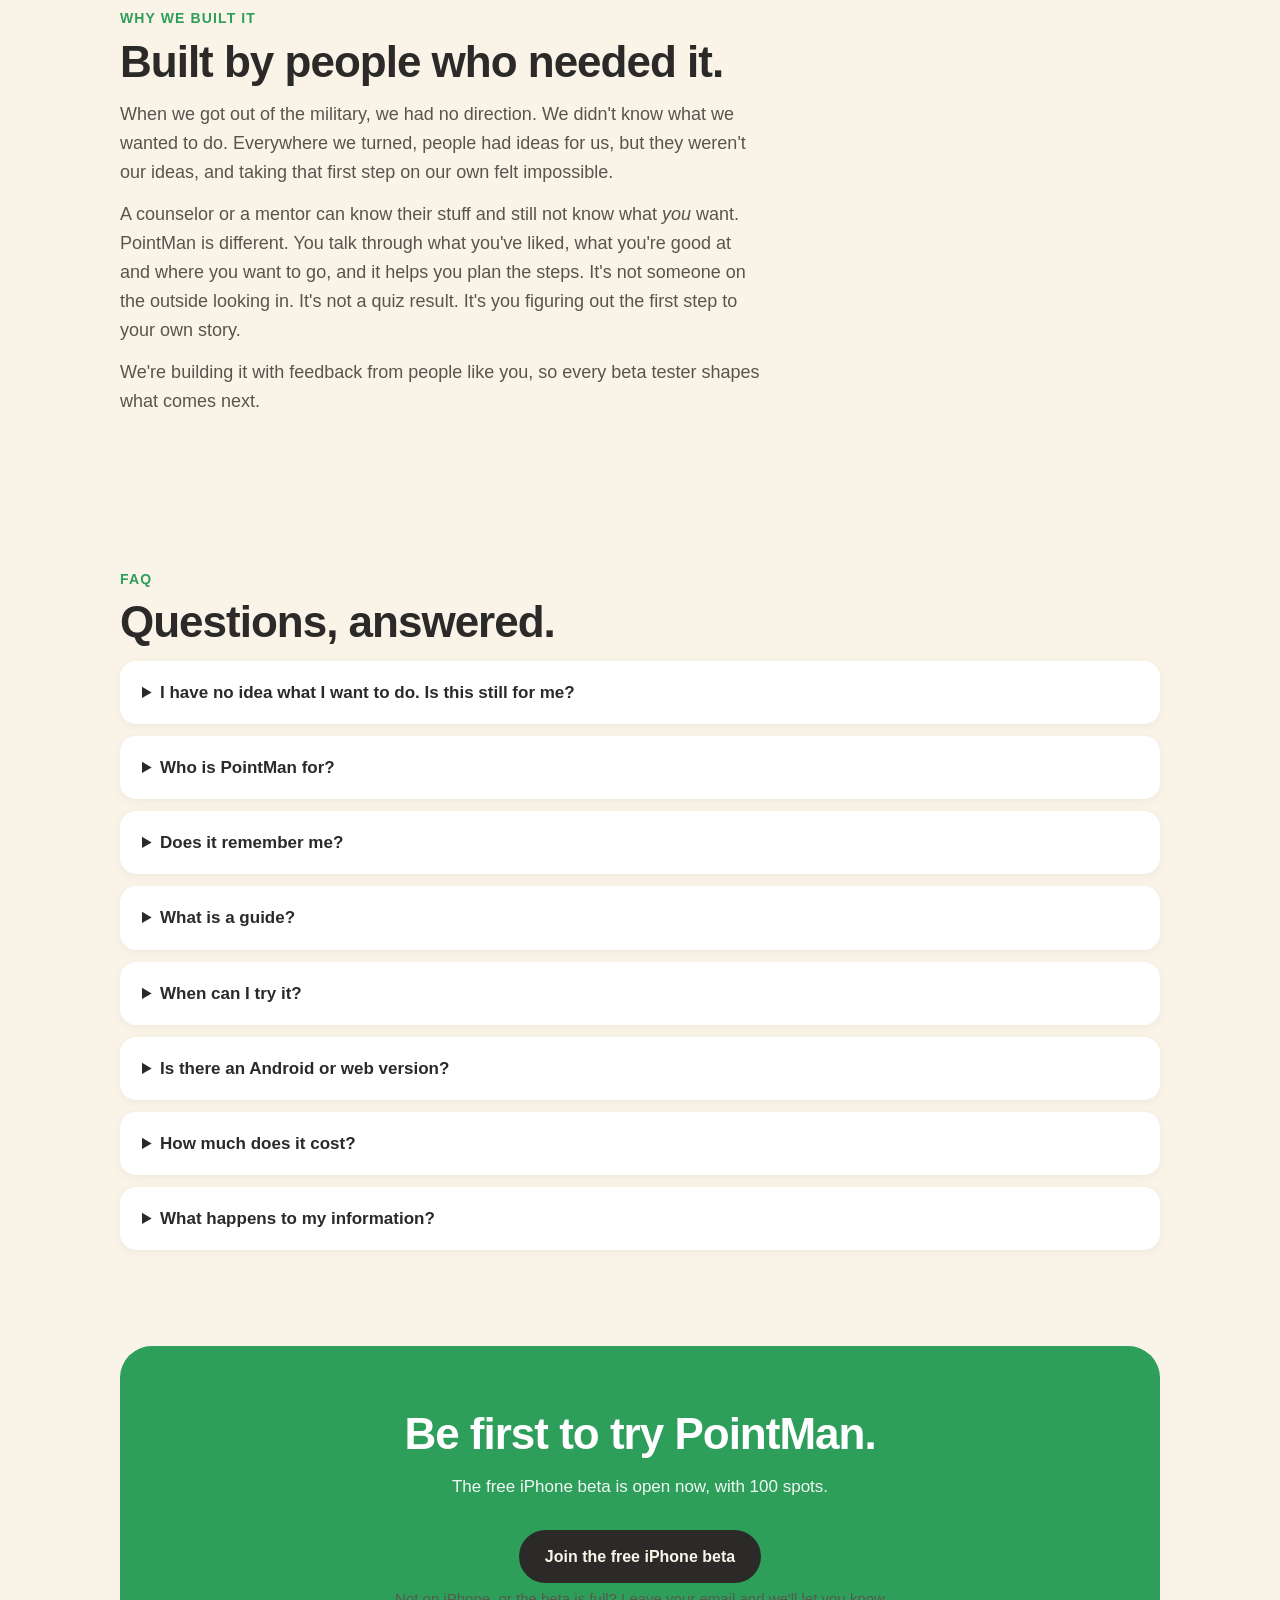
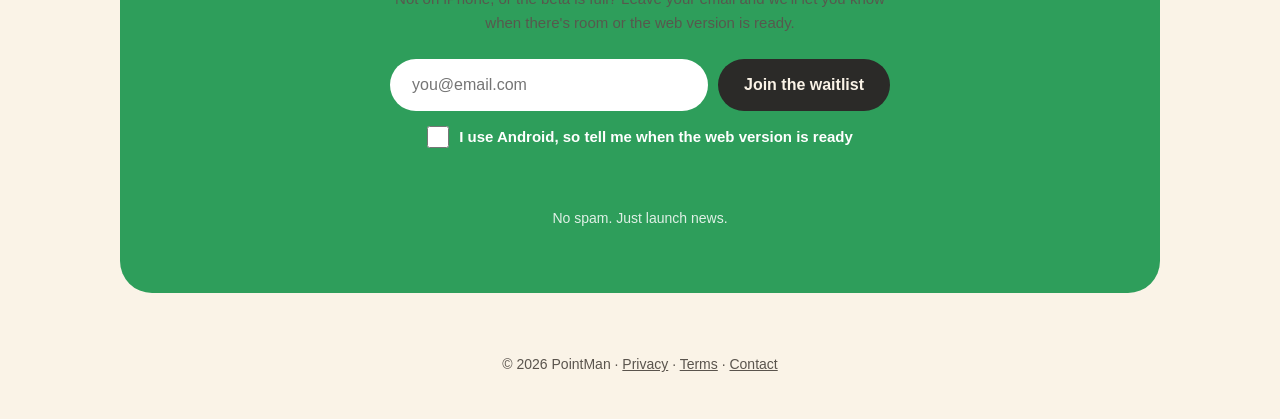
==== commit 40e0790d: "Open the iPhone beta on the site and use the new headline Headline is now 'Your next step starts her" ====
--- a/index.html
+++ b/index.html
@@ -8,7 +8,7 @@
 <link rel="apple-touch-icon" href="logo.svg">
 <meta name="theme-color" content="#2E9E5B">
 <meta property="og:type" content="website">
-<meta property="og:title" content="PointMan: not sure what you want to do? Start there.">
+<meta property="og:title" content="PointMan: your next step starts here.">
 <meta property="og:description" content="Tell PointMan what you've liked, what you're good at and what you'd rather avoid. It shows you career paths that fit and a step-by-step plan to get there.">
 <meta property="og:url" content="https://pointman-coaching.com/">
 <meta property="og:image" content="https://pointman-coaching.com/pointman-demo-v4-poster.jpg">
@@ -29,6 +29,7 @@
   .btn{display:inline-block;background:var(--green);color:#fff;text-decoration:none;font-weight:700;padding:14px 26px;border-radius:999px;border:0;font-size:16px;cursor:pointer;transition:transform .15s,background .15s;font-family:inherit}
   .btn:hover{background:var(--green-d);transform:translateY(-2px)}
   .btn:disabled{opacity:.7;transform:none}
+  .btn.beta{margin:6px 0 4px}.or{color:var(--muted);font-size:15px;margin:14px 0 10px}
   .btn.ghost{background:transparent;color:var(--green);border:2px solid var(--green);padding:10px 20px}
   .hero{display:grid;grid-template-columns:1.1fr .9fr;gap:40px;align-items:center;padding:56px 0 48px}
   @media(max-width:860px){.hero{grid-template-columns:1fr;text-align:center;padding-top:36px}.hero .sub{margin-inline:auto}.hero form{justify-content:center;margin-inline:auto}.hero .small{justify-content:center}}
@@ -146,23 +147,25 @@
 <div class="banner" id="banner" hidden></div>
 <header class="top"><div class="wrap"><nav>
   <div class="logo"><img src="logo.svg" alt="" width="36" height="36"><b style="font-weight:inherit">Point<span>Man</span></b></div>
-  <div class="links"><a class="l" href="#how">How it works</a><a class="l" href="#why">Why PointMan</a><a class="l" href="#faq">FAQ</a><a class="btn ghost" href="#join">Get early access</a></div>
+  <div class="links"><a class="l" href="#how">How it works</a><a class="l" href="#why">Why PointMan</a><a class="l" href="#faq">FAQ</a><a class="btn ghost" href="https://testflight.apple.com/join/UYXFVtMg">Join the beta</a></div>
 </nav></div></header>
 
 <div class="wrap">
   <div class="hero">
     <div>
-      <div class="pill">Free during the iPhone beta</div>
-      <h1>Not sure what you want to do? <em>Start there.</em></h1>
+      <div class="pill">Free iPhone beta open now · 100 spots</div>
+      <h1>Your next step <em>starts here.</em></h1>
       <p class="sub">Tell PointMan what you've liked, what you're good at and what you'd rather avoid. It shows you career paths that fit and builds a step-by-step plan with you.</p>
+      <a class="btn beta" href="https://testflight.apple.com/join/UYXFVtMg">Join the free iPhone beta</a>
+      <p class="or">Not on iPhone? Leave your email and we'll tell you when the web version is ready.</p>
       <form class="signup waitlist">
         <input type="email" name="email" placeholder="you@email.com" required aria-label="Email address">
-        <button class="btn" type="submit">Get early access</button>
+        <button class="btn" type="submit">Notify me</button>
         <label class="android"><input type="checkbox" name="android"> I use Android, so tell me when the web version is ready</label>
       </form>
       <div class="form-msg" role="status" aria-live="polite"></div>
       <div class="small"><span>No job title needed to start</span><a href="#demo">Watch the 2-min demo ›</a></div>
-      <div class="soon">On iPhone now. Web and Android coming soon.</div>
+      <div class="soon">On iPhone now through TestFlight. Web and Android coming soon.</div>
     </div>
     <div class="hero-phones" aria-hidden="true">
       <div class="phone p1"><img src="shot-home.png" alt=""></div>
@@ -306,22 +309,24 @@
     <details><summary>Who is PointMan for?</summary><p>Anyone figuring out what's next: people choosing what to study, looking for a first job, or ready for a change.</p></details>
     <details><summary>Does it remember me?</summary><p>Yes. PointMan keeps your profile and conversation history so advice builds on what you've already shared.</p></details>
     <details><summary>What is a guide?</summary><p>A short adaptive question session that turns into a personal plan with concrete steps. You can make a new one any time.</p></details>
-    <details><summary>When can I try it?</summary><p>PointMan is in a small beta on iPhone right now. Join the waitlist and we'll send you an invite as we open more spots.</p></details>
-    <details><summary>Is there an Android or web version?</summary><p>Not yet. PointMan is on iPhone first, and a web version that works on Android phones and computers is coming soon. Join the waitlist and check "I use Android" and we'll email you when it's ready instead of sending an iPhone invite.</p></details>
+    <details><summary>When can I try it?</summary><p>Right now, on iPhone. The free beta has 100 spots: <a href="https://testflight.apple.com/join/UYXFVtMg">join it on TestFlight</a>. If it's full, join the waitlist and we'll let you know when more spots open.</p></details>
+    <details><summary>Is there an Android or web version?</summary><p>Not yet. PointMan is on iPhone first, and a web version that works on Android phones and computers is coming soon. Leave your email, check "I use Android", and we'll email you when it's ready.</p></details>
     <details><summary>How much does it cost?</summary><p>It's free during the beta.</p></details>
     <details><summary>What happens to my information?</summary><p>Your profile and chats are used only to give you better career advice. We don't sell your data, and you can delete your account from inside the app.</p></details>
   </section>
 
   <div class="cta" id="join">
     <h2>Be first to try PointMan.</h2>
-    <p>We're inviting people to the iPhone beta in small groups. Leave your email and we'll send you an invite. Web and Android are coming soon.</p>
+    <p>The free iPhone beta is open now, with 100 spots.</p>
+    <a class="btn beta" href="https://testflight.apple.com/join/UYXFVtMg">Join the free iPhone beta</a>
+    <p class="or">Not on iPhone, or the beta is full? Leave your email and we'll let you know when there's room or the web version is ready.</p>
     <form class="signup waitlist">
       <input type="email" name="email" placeholder="you@email.com" required aria-label="Email address">
       <button class="btn" type="submit">Join the waitlist</button>
       <label class="android"><input type="checkbox" name="android"> I use Android, so tell me when the web version is ready</label>
     </form>
     <div class="form-msg" id="form-msg" role="status" aria-live="polite"></div>
-    <div class="note">No spam. Just your invite and launch news.</div>
+    <div class="note">No spam. Just launch news.</div>
   </div>
   <footer>© 2026 PointMan · <a href="privacy.html">Privacy</a> · <a href="terms.html">Terms</a> · <a href="privacy.html#contact">Contact</a></footer>
 </div>
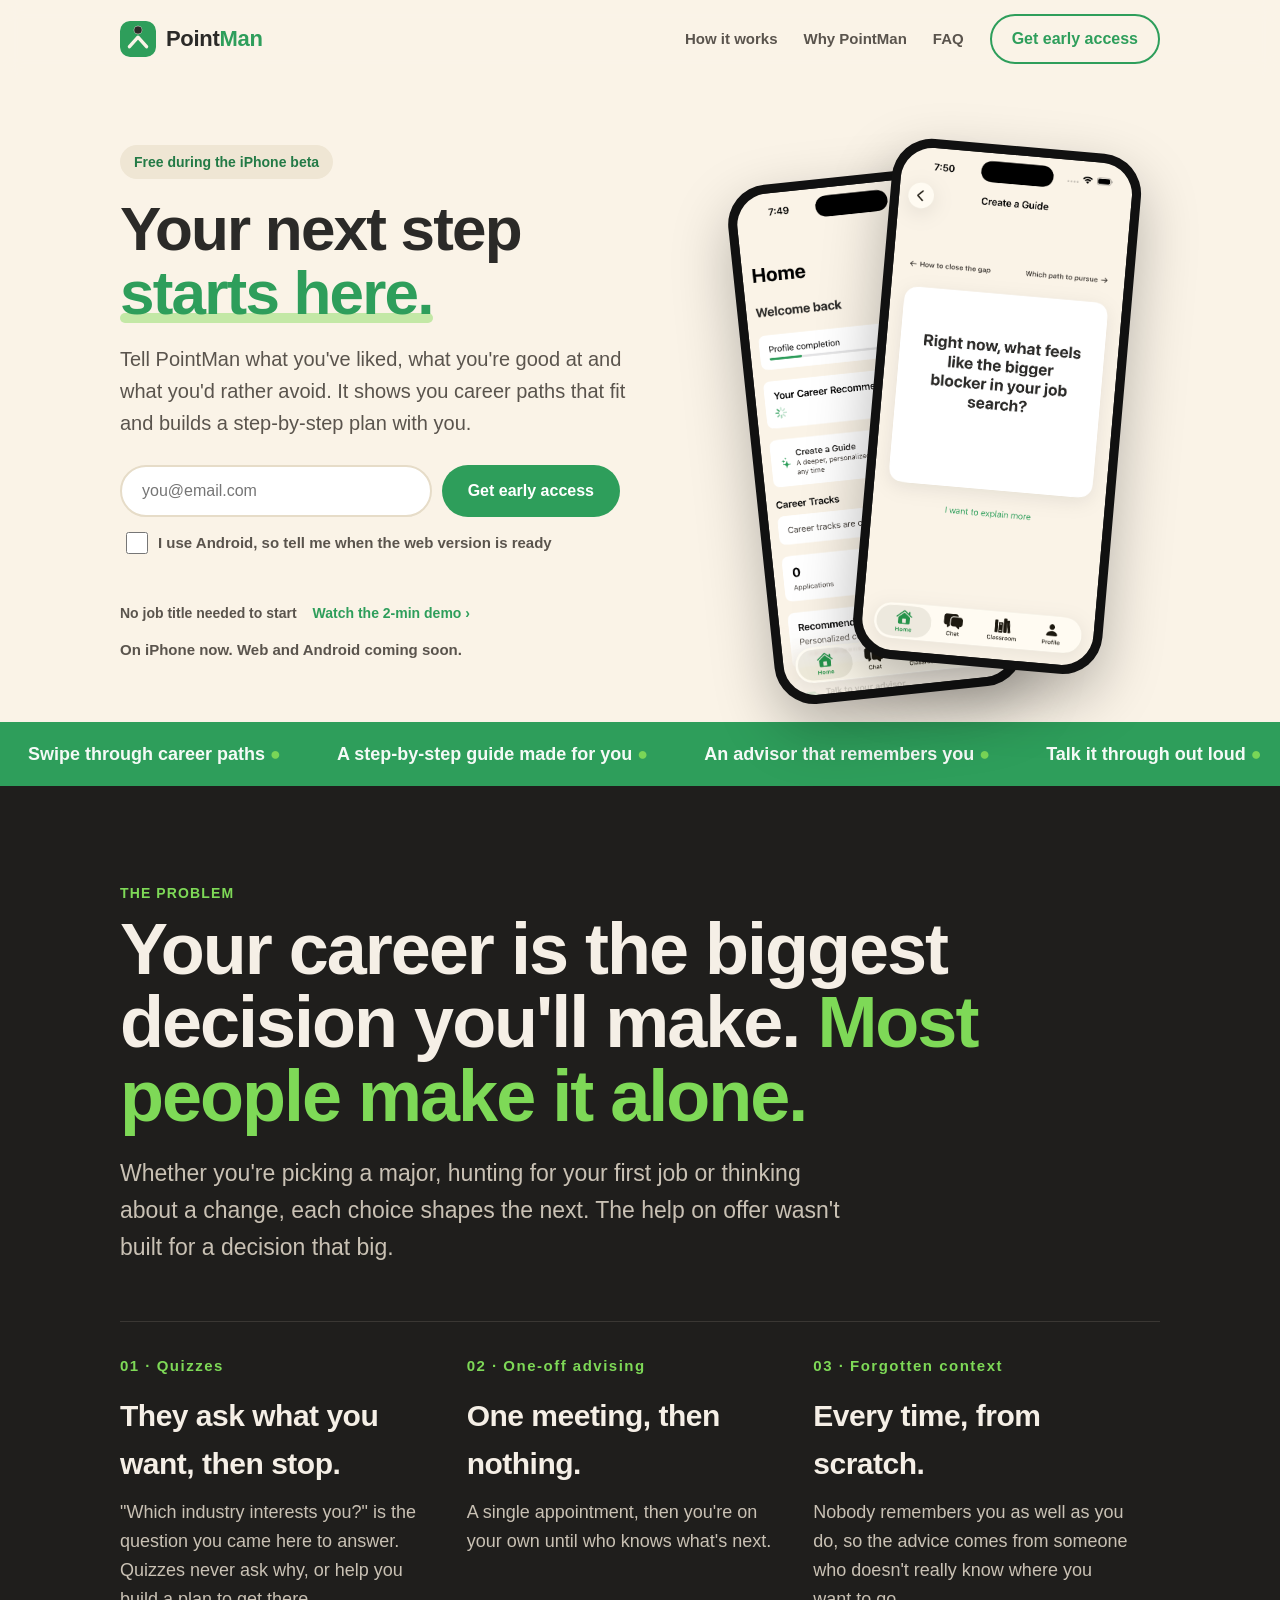
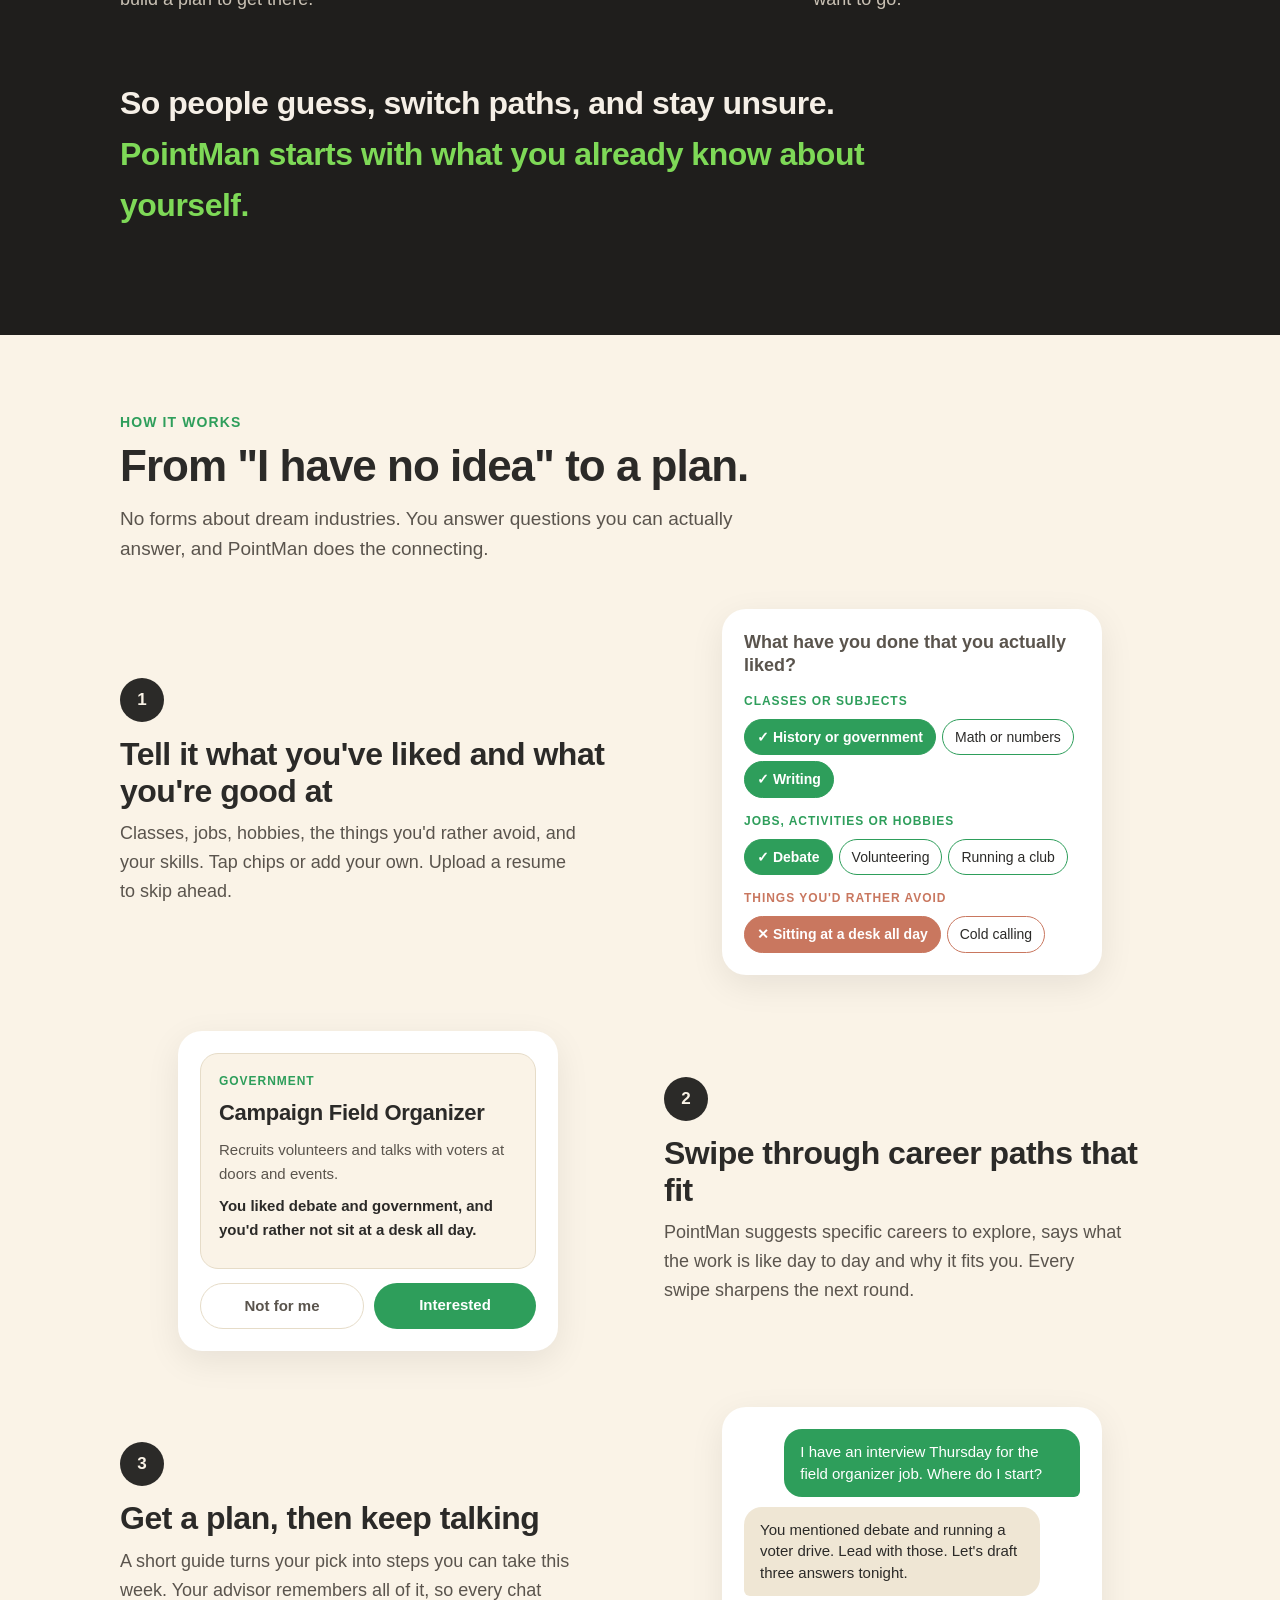
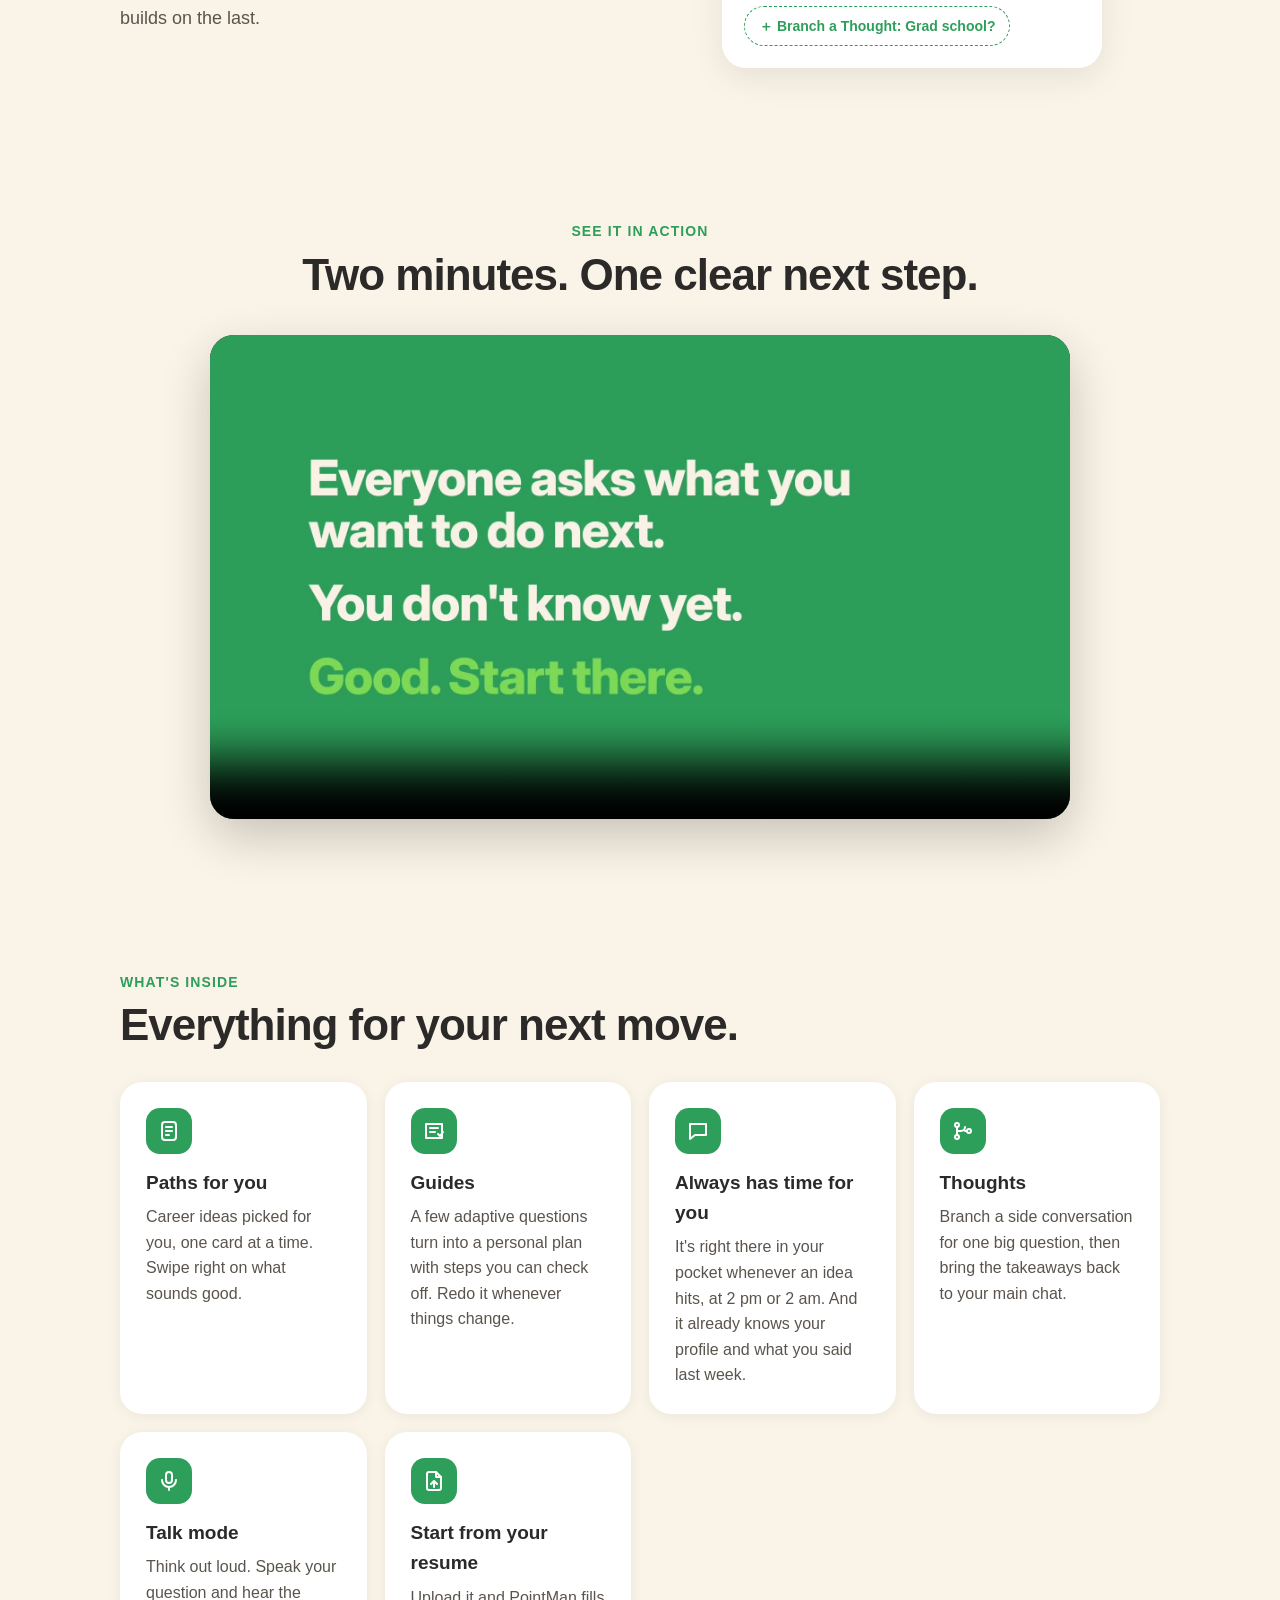
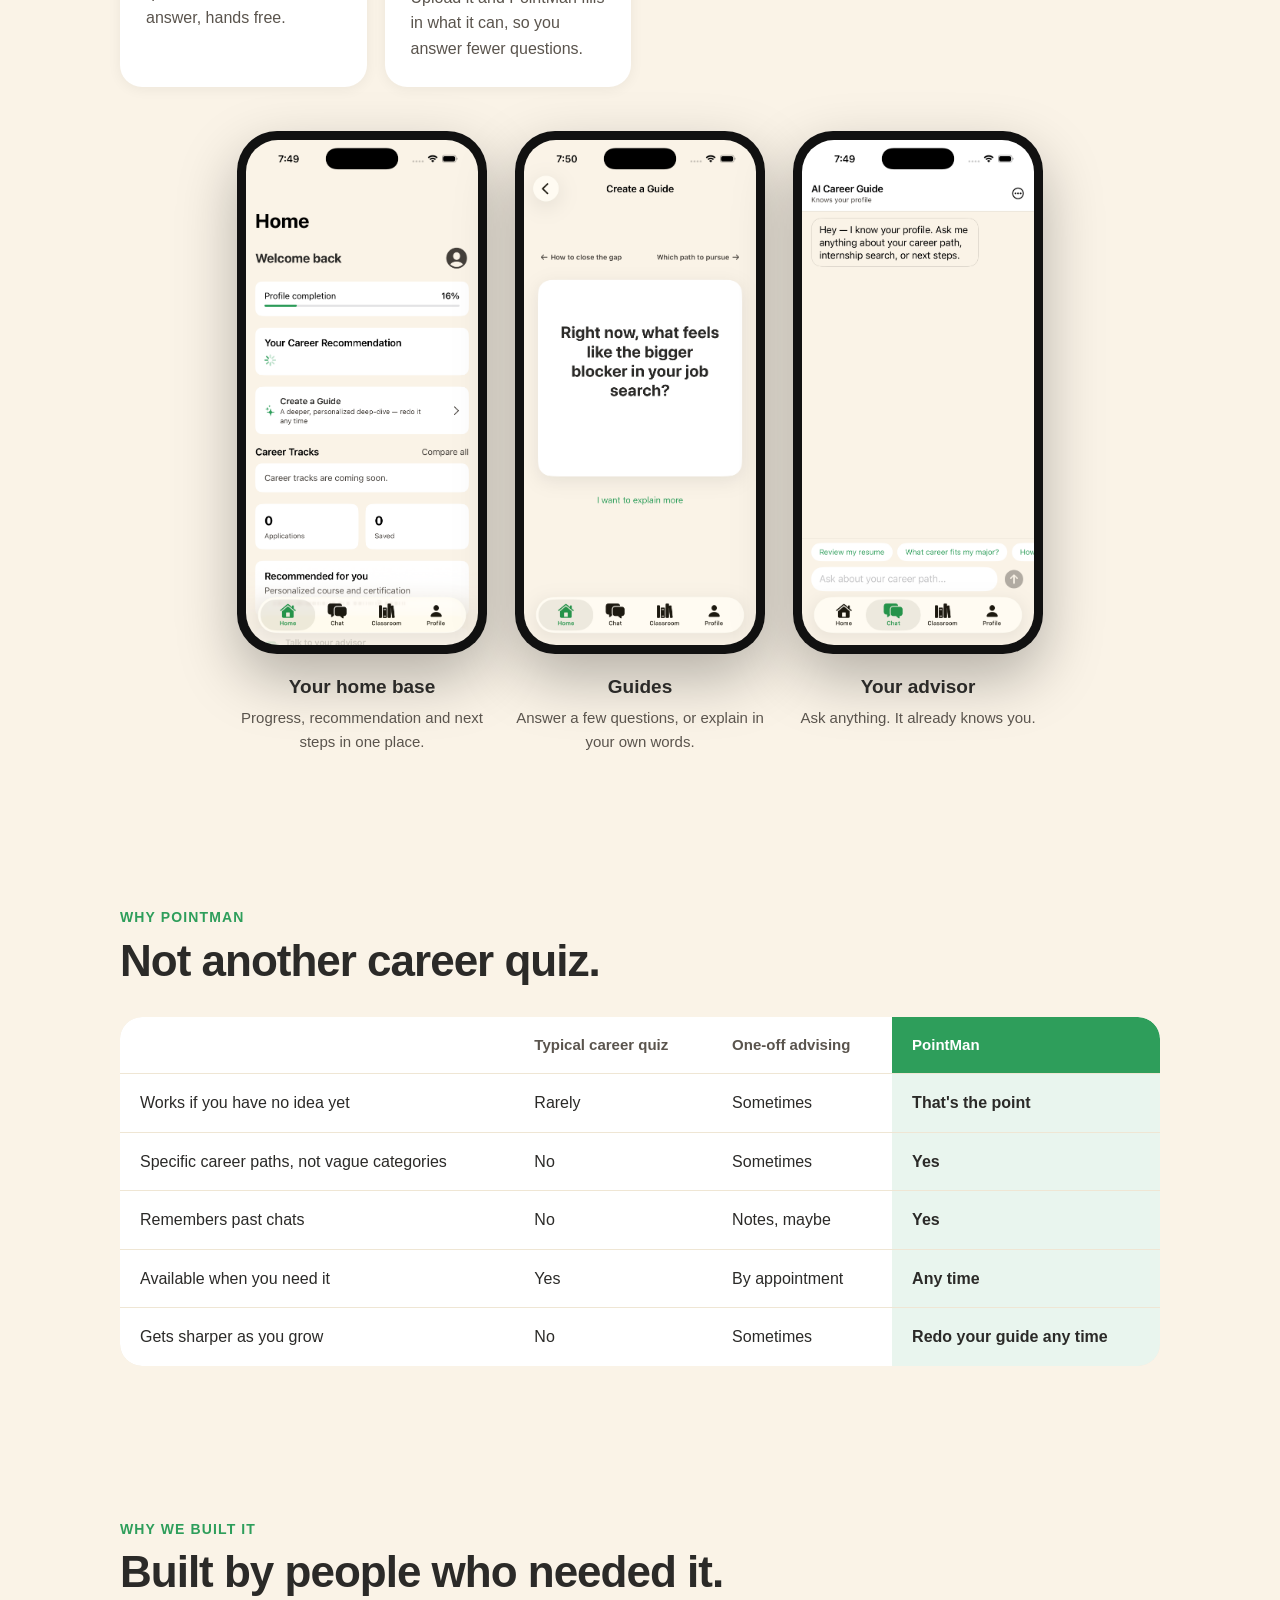
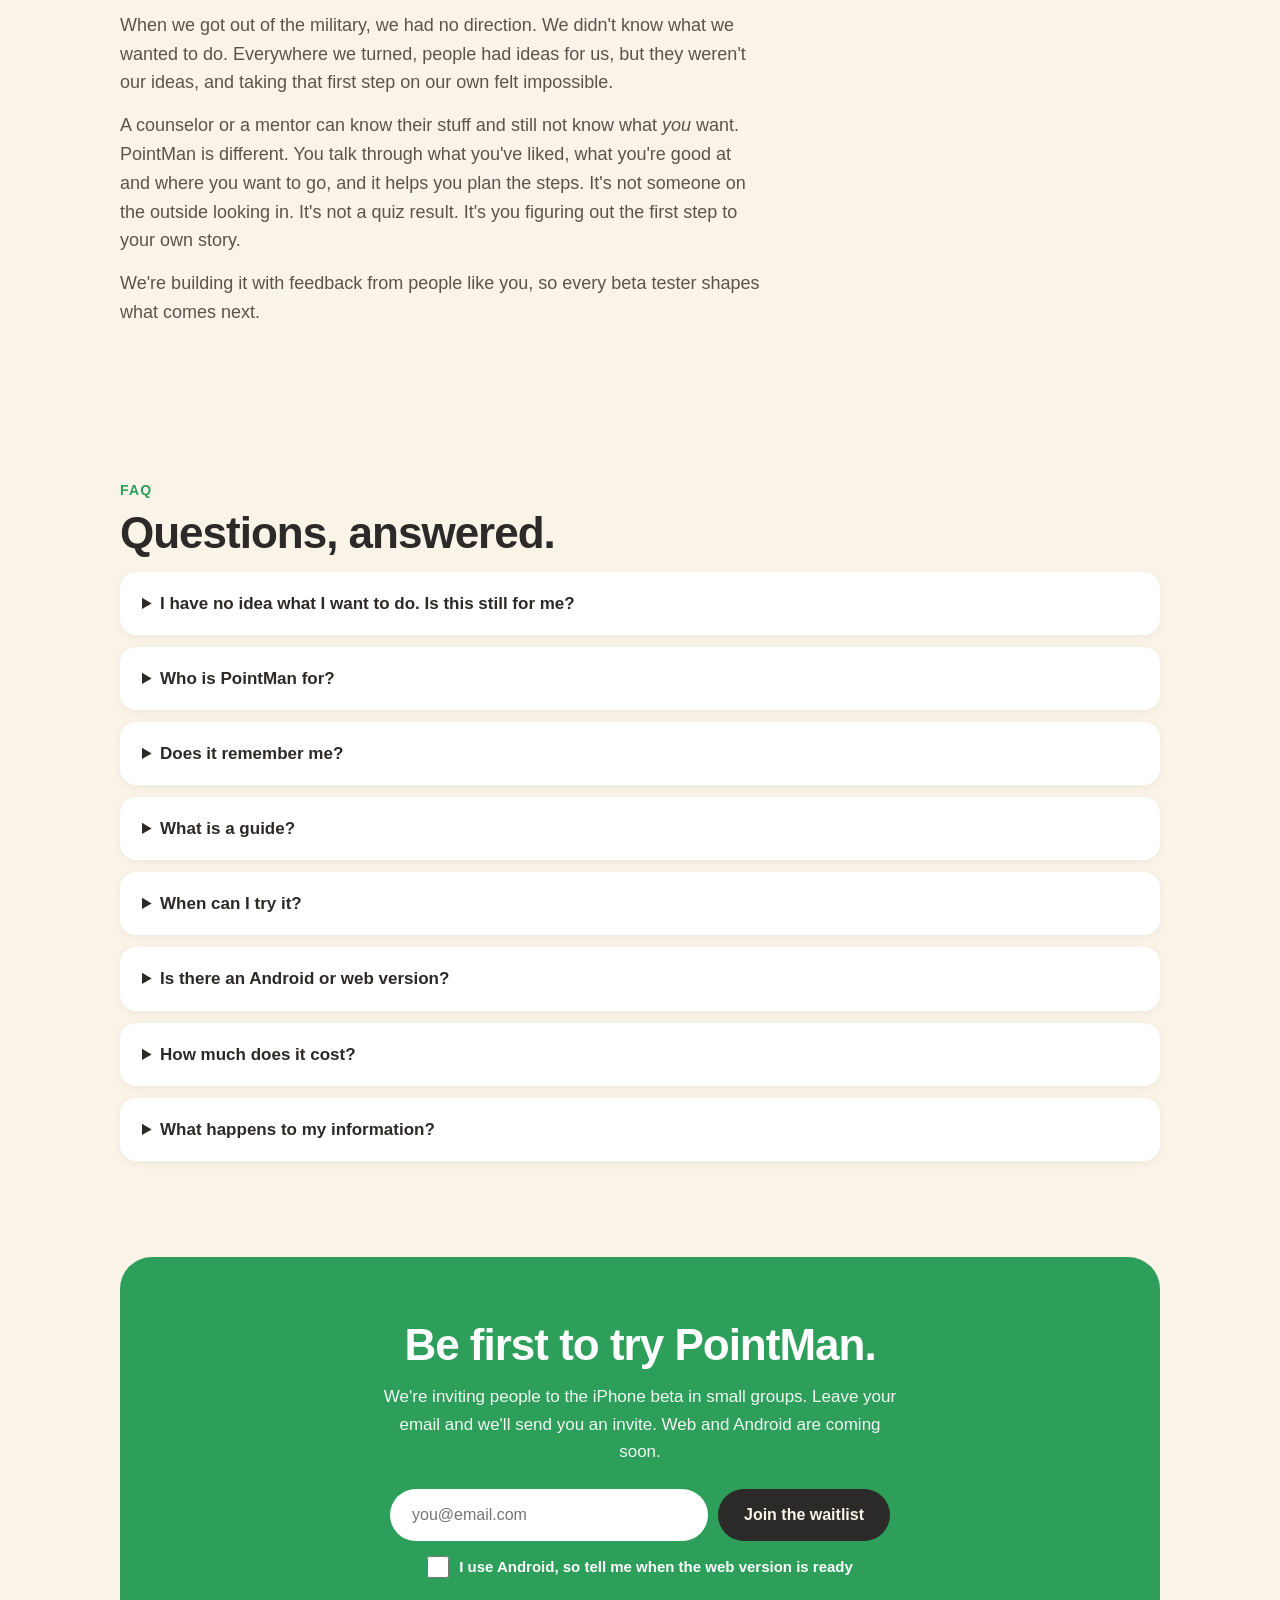
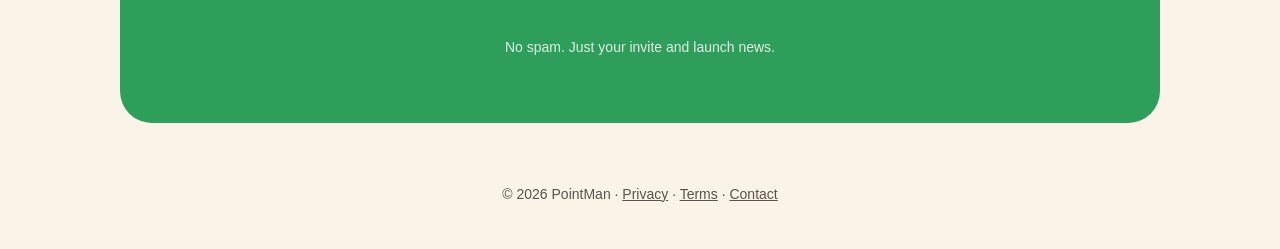
==== commit 5ff3bb07: "Hide the public beta buttons until launch, keep the new headline The homepage goes back to the waitl" ====
--- a/index.html
+++ b/index.html
@@ -147,25 +147,23 @@
 <div class="banner" id="banner" hidden></div>
 <header class="top"><div class="wrap"><nav>
   <div class="logo"><img src="logo.svg" alt="" width="36" height="36"><b style="font-weight:inherit">Point<span>Man</span></b></div>
-  <div class="links"><a class="l" href="#how">How it works</a><a class="l" href="#why">Why PointMan</a><a class="l" href="#faq">FAQ</a><a class="btn ghost" href="https://testflight.apple.com/join/UYXFVtMg">Join the beta</a></div>
+  <div class="links"><a class="l" href="#how">How it works</a><a class="l" href="#why">Why PointMan</a><a class="l" href="#faq">FAQ</a><a class="btn ghost" href="#join">Get early access</a></div>
 </nav></div></header>
 
 <div class="wrap">
   <div class="hero">
     <div>
-      <div class="pill">Free iPhone beta open now · 100 spots</div>
+      <div class="pill">Free during the iPhone beta</div>
       <h1>Your next step <em>starts here.</em></h1>
       <p class="sub">Tell PointMan what you've liked, what you're good at and what you'd rather avoid. It shows you career paths that fit and builds a step-by-step plan with you.</p>
-      <a class="btn beta" href="https://testflight.apple.com/join/UYXFVtMg">Join the free iPhone beta</a>
-      <p class="or">Not on iPhone? Leave your email and we'll tell you when the web version is ready.</p>
       <form class="signup waitlist">
         <input type="email" name="email" placeholder="you@email.com" required aria-label="Email address">
-        <button class="btn" type="submit">Notify me</button>
+        <button class="btn" type="submit">Get early access</button>
         <label class="android"><input type="checkbox" name="android"> I use Android, so tell me when the web version is ready</label>
       </form>
       <div class="form-msg" role="status" aria-live="polite"></div>
       <div class="small"><span>No job title needed to start</span><a href="#demo">Watch the 2-min demo ›</a></div>
-      <div class="soon">On iPhone now through TestFlight. Web and Android coming soon.</div>
+      <div class="soon">On iPhone now. Web and Android coming soon.</div>
     </div>
     <div class="hero-phones" aria-hidden="true">
       <div class="phone p1"><img src="shot-home.png" alt=""></div>
@@ -309,7 +307,7 @@
     <details><summary>Who is PointMan for?</summary><p>Anyone figuring out what's next: people choosing what to study, looking for a first job, or ready for a change.</p></details>
     <details><summary>Does it remember me?</summary><p>Yes. PointMan keeps your profile and conversation history so advice builds on what you've already shared.</p></details>
     <details><summary>What is a guide?</summary><p>A short adaptive question session that turns into a personal plan with concrete steps. You can make a new one any time.</p></details>
-    <details><summary>When can I try it?</summary><p>Right now, on iPhone. The free beta has 100 spots: <a href="https://testflight.apple.com/join/UYXFVtMg">join it on TestFlight</a>. If it's full, join the waitlist and we'll let you know when more spots open.</p></details>
+    <details><summary>When can I try it?</summary><p>PointMan is in a small beta on iPhone right now. Join the waitlist and we'll send you an invite as we open more spots.</p></details>
     <details><summary>Is there an Android or web version?</summary><p>Not yet. PointMan is on iPhone first, and a web version that works on Android phones and computers is coming soon. Leave your email, check "I use Android", and we'll email you when it's ready.</p></details>
     <details><summary>How much does it cost?</summary><p>It's free during the beta.</p></details>
     <details><summary>What happens to my information?</summary><p>Your profile and chats are used only to give you better career advice. We don't sell your data, and you can delete your account from inside the app.</p></details>
@@ -317,16 +315,14 @@
 
   <div class="cta" id="join">
     <h2>Be first to try PointMan.</h2>
-    <p>The free iPhone beta is open now, with 100 spots.</p>
-    <a class="btn beta" href="https://testflight.apple.com/join/UYXFVtMg">Join the free iPhone beta</a>
-    <p class="or">Not on iPhone, or the beta is full? Leave your email and we'll let you know when there's room or the web version is ready.</p>
+    <p>We're inviting people to the iPhone beta in small groups. Leave your email and we'll send you an invite. Web and Android are coming soon.</p>
     <form class="signup waitlist">
       <input type="email" name="email" placeholder="you@email.com" required aria-label="Email address">
       <button class="btn" type="submit">Join the waitlist</button>
       <label class="android"><input type="checkbox" name="android"> I use Android, so tell me when the web version is ready</label>
     </form>
     <div class="form-msg" id="form-msg" role="status" aria-live="polite"></div>
-    <div class="note">No spam. Just launch news.</div>
+    <div class="note">No spam. Just your invite and launch news.</div>
   </div>
   <footer>© 2026 PointMan · <a href="privacy.html">Privacy</a> · <a href="terms.html">Terms</a> · <a href="privacy.html#contact">Contact</a></footer>
 </div>
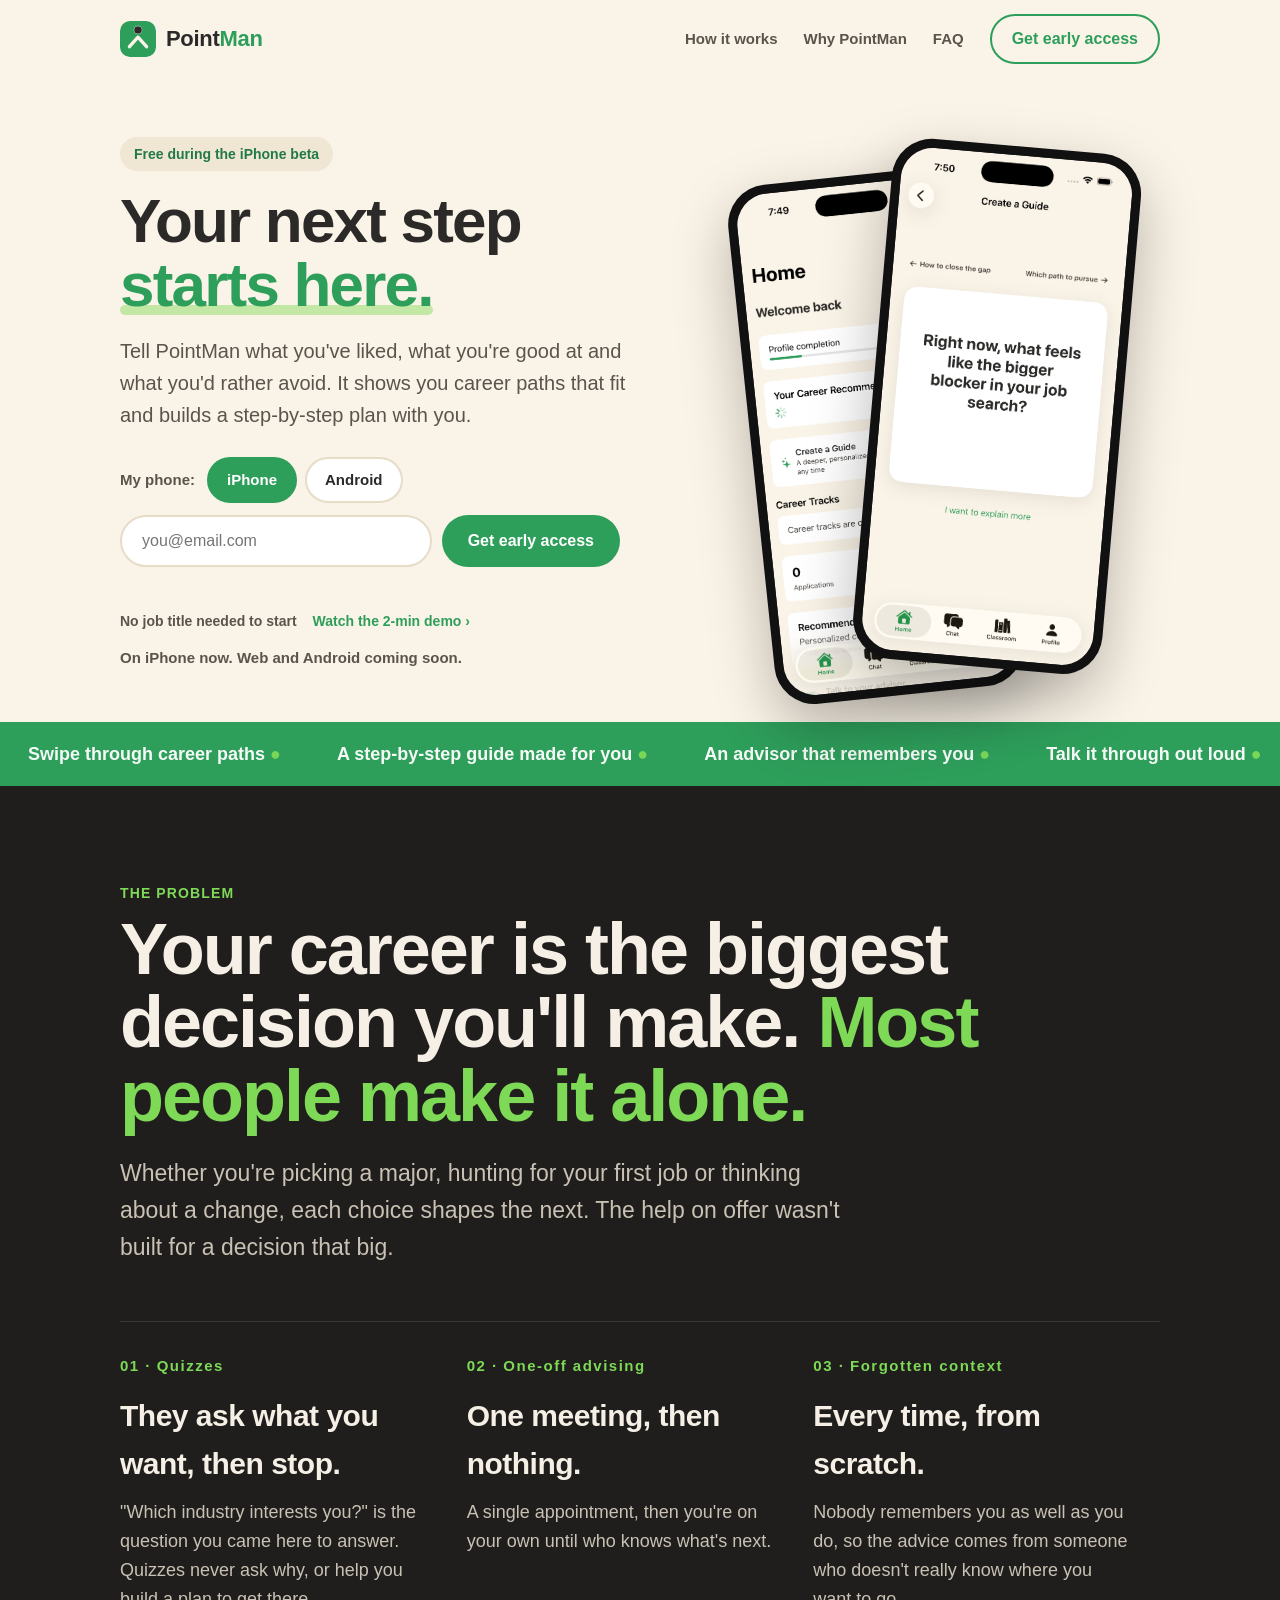
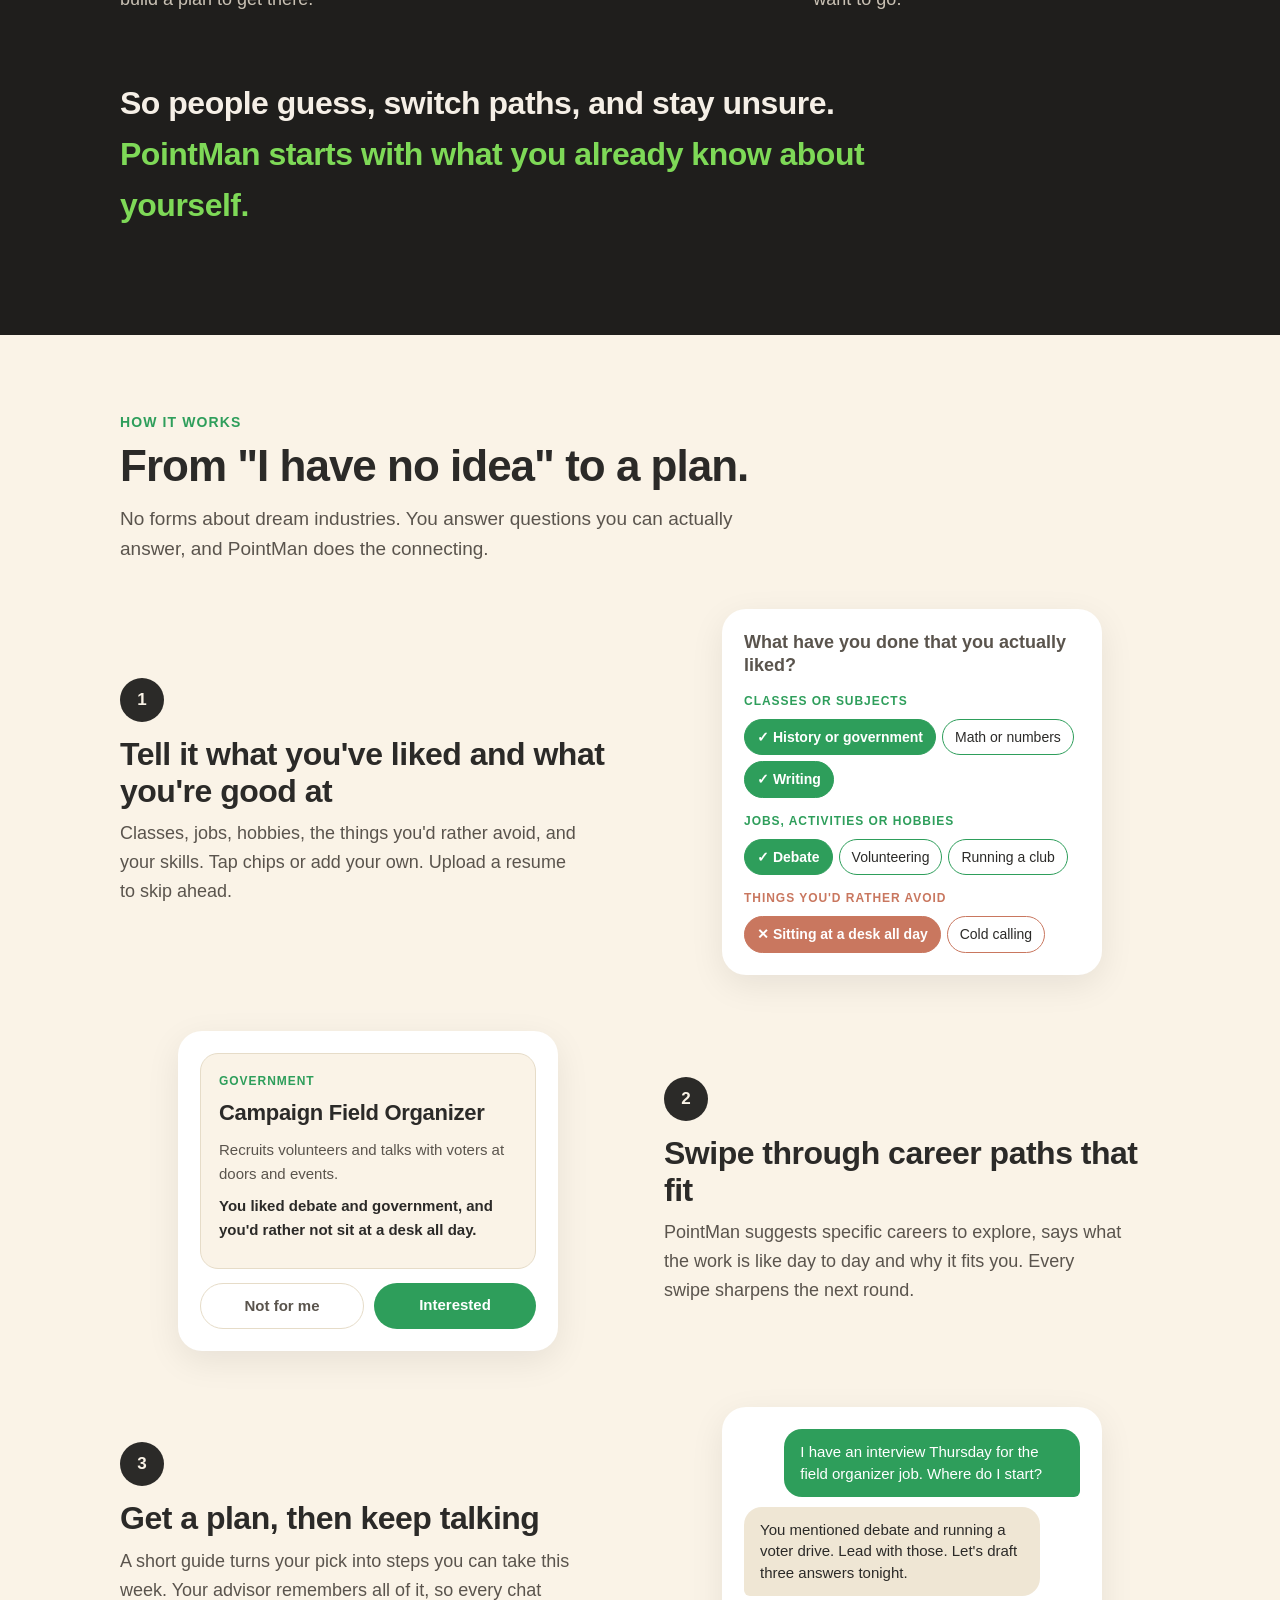
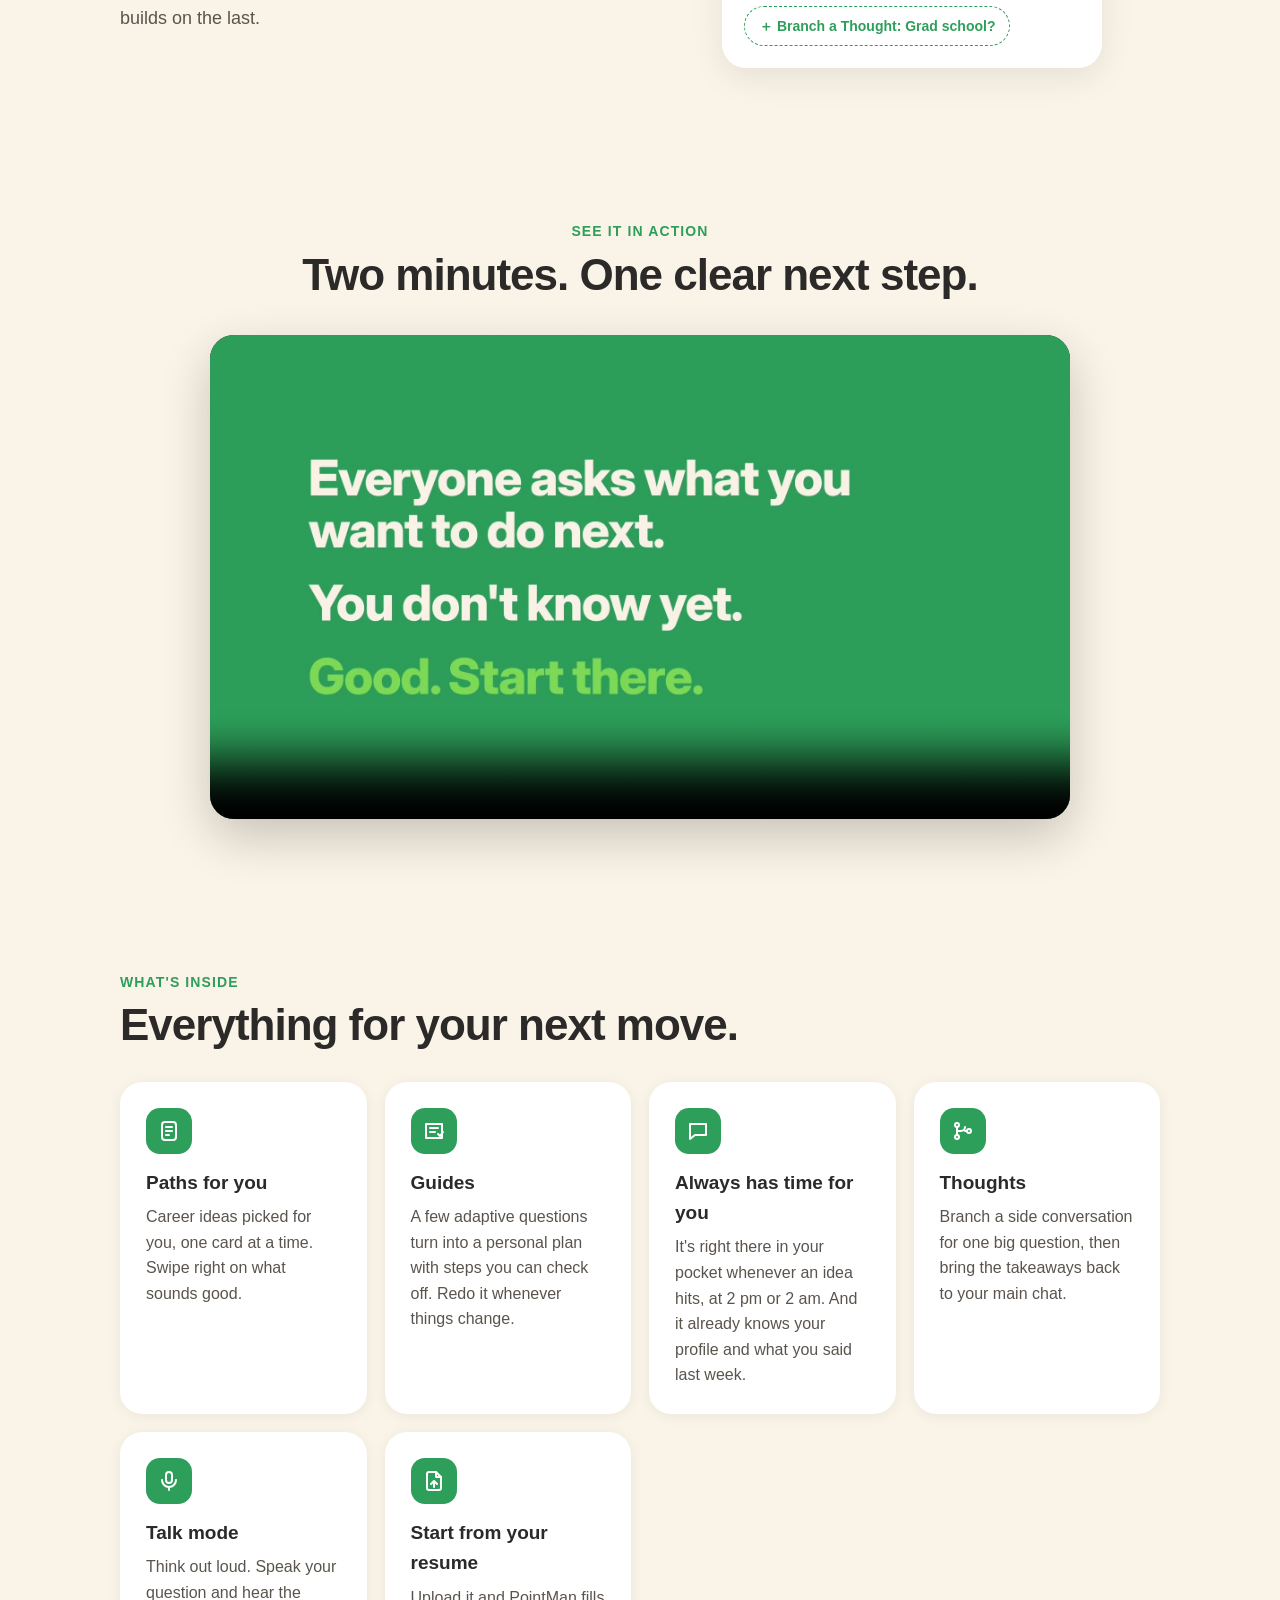
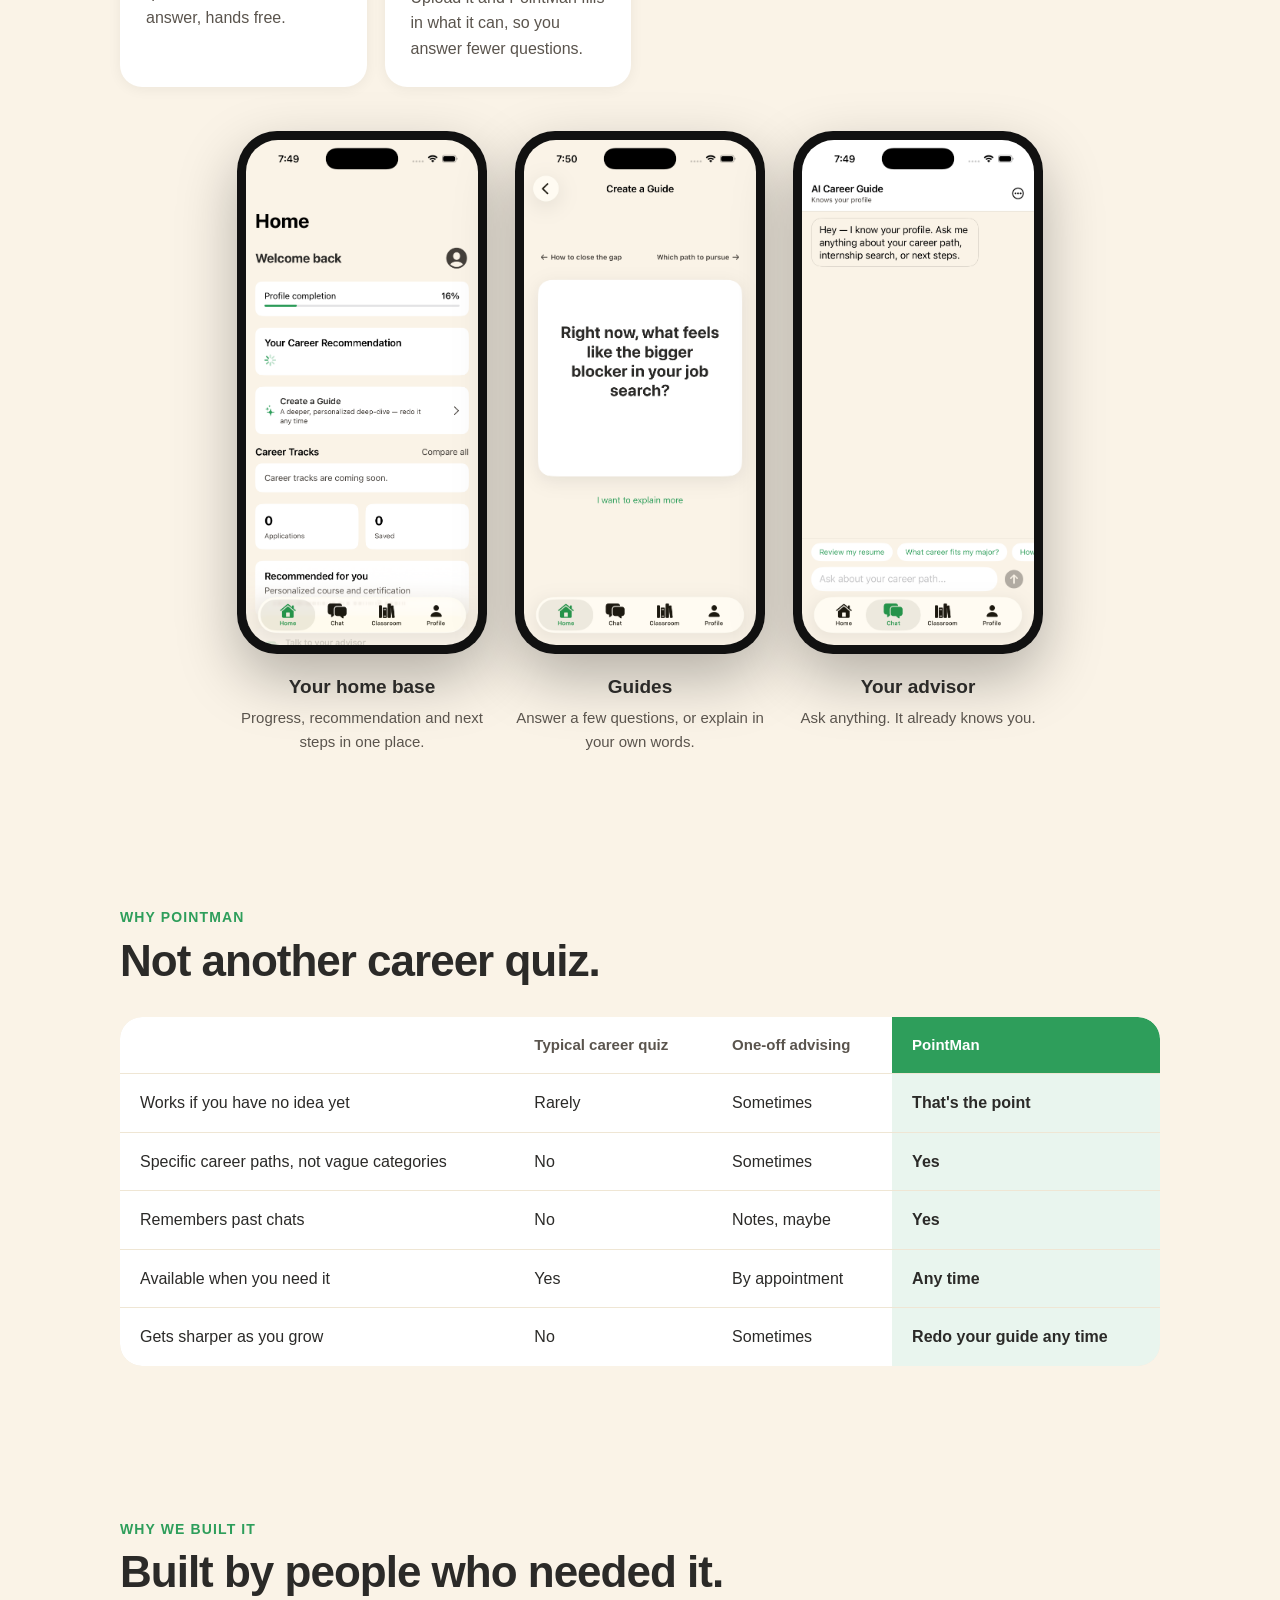
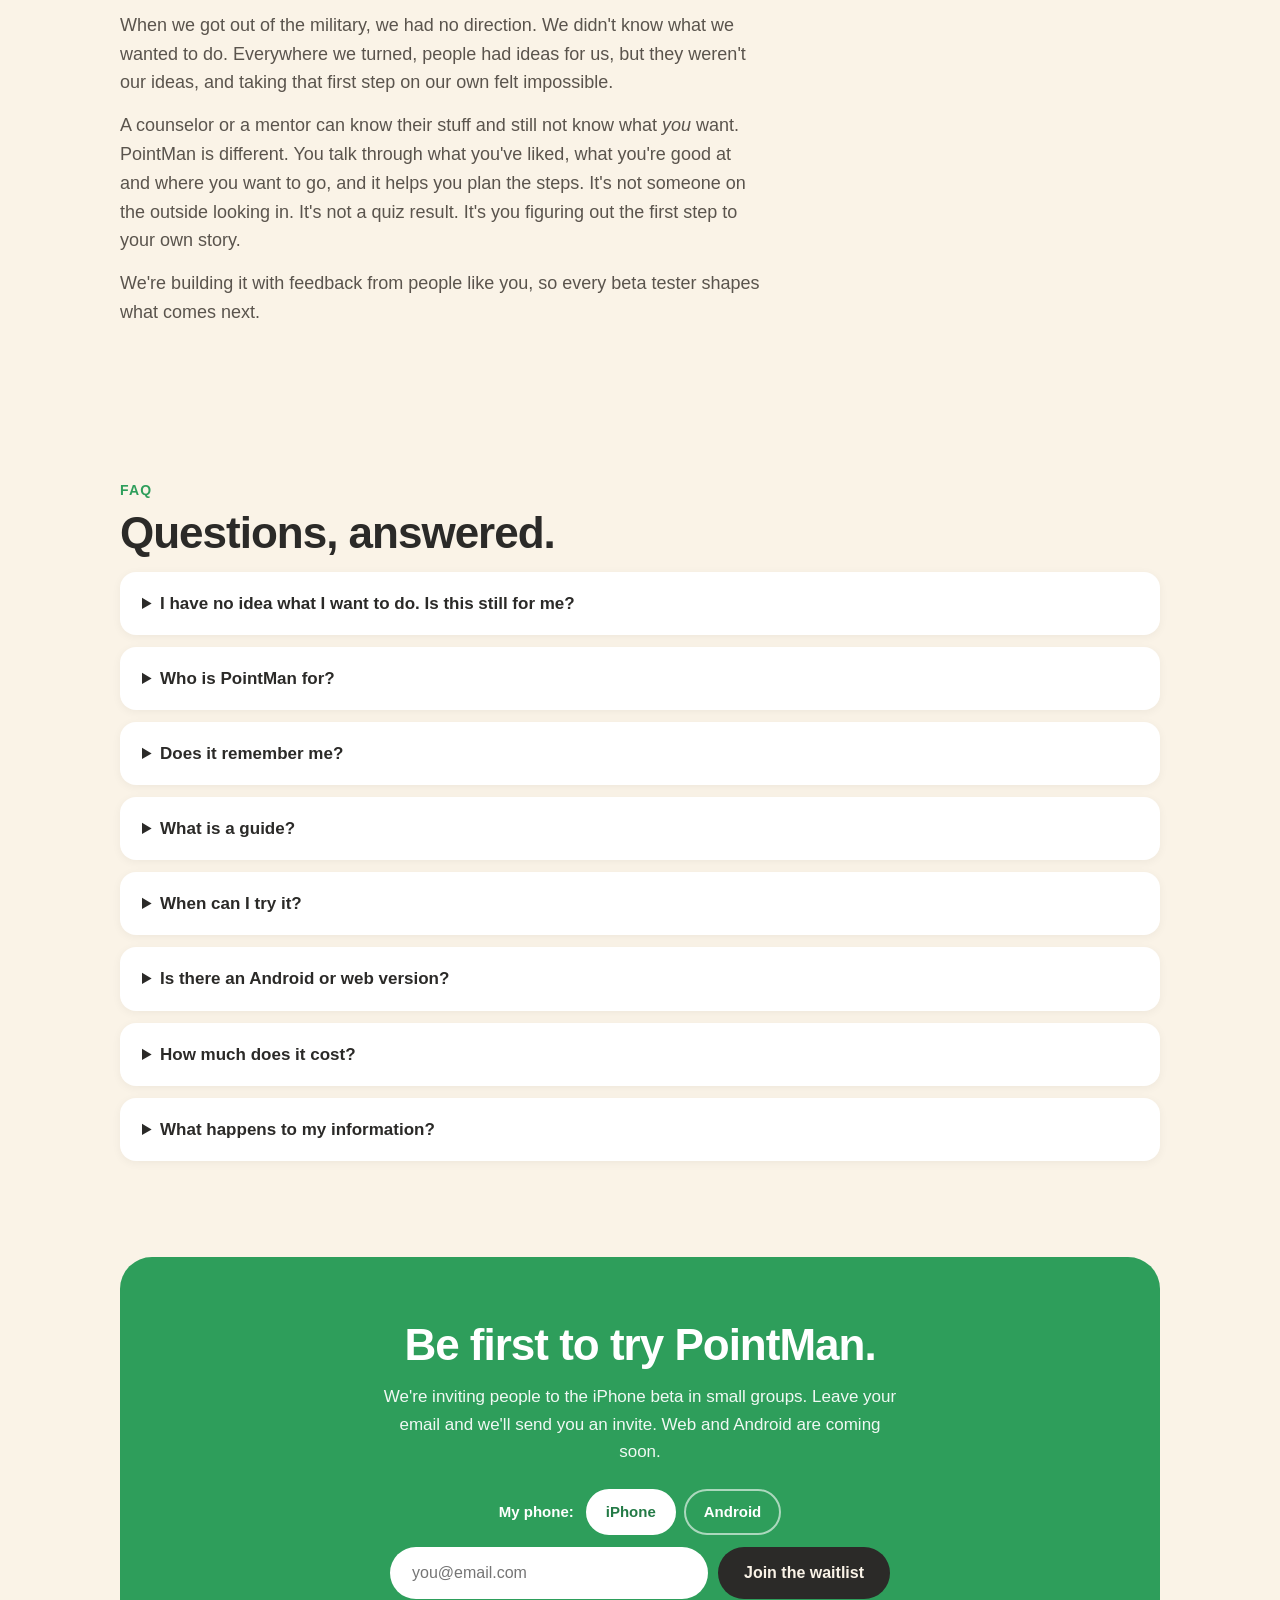
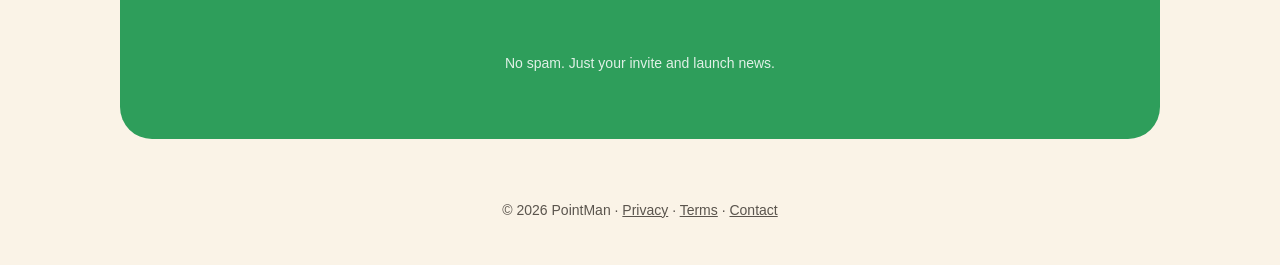
==== commit 516e3a0f: "Replace the Android checkbox with iPhone / Android buttons Co-Authored-By: Claude Opus 5.5 <noreply@" ====
--- a/index.html
+++ b/index.html
@@ -44,10 +44,17 @@
   .signup input:focus{outline:none;border-color:var(--green)}
   @media(max-width:480px){.signup{flex-direction:column}.signup input{flex:none;width:100%}.signup .btn{width:100%}}
   .form-msg{margin-top:12px;font-weight:700;min-height:1.6em}
-  .android{flex-basis:100%;display:flex;align-items:center;gap:10px;color:var(--muted);font-size:15px;font-weight:600;cursor:pointer;padding:4px 6px}
-  .android input{flex:none;width:22px;height:22px;margin:0;padding:0;accent-color:var(--green);cursor:pointer}
-  @media(max-width:860px){.hero .android{justify-content:center}}
-  .cta .android{color:#fff;justify-content:center}
+  .device{flex-basis:100%;display:flex;align-items:center;gap:8px;border:0;margin:0 0 2px;padding:0;color:var(--muted);font-size:15px;font-weight:600}
+  .device legend{float:left;margin-right:4px;padding:0}
+  .device label{position:relative;cursor:pointer}
+  .device input{position:absolute;opacity:0;width:1px;height:1px}
+  .device span{display:inline-block;padding:9px 18px;border-radius:999px;border:2px solid var(--line);background:var(--card);color:var(--text);transition:border-color .15s,background .15s}
+  .device input:checked+span{border-color:var(--green);background:var(--green);color:#fff}
+  .device input:focus-visible+span{outline:3px solid var(--lime);outline-offset:2px}
+  @media(max-width:860px){.hero .device{justify-content:center}}
+  .cta .device{justify-content:center;color:#fff}
+  .cta .device span{background:transparent;border-color:rgba(255,255,255,.6);color:#fff}
+  .cta .device input:checked+span{background:#fff;border-color:#fff;color:var(--green-d)}
   .soon{margin-top:14px;color:var(--muted);font-size:15px;font-weight:600}
   .small{display:flex;gap:16px;flex-wrap:wrap;color:var(--muted);font-size:14px;font-weight:600;margin-top:4px}
   .small a{color:var(--green);text-decoration:none}
@@ -157,9 +164,9 @@
       <h1>Your next step <em>starts here.</em></h1>
       <p class="sub">Tell PointMan what you've liked, what you're good at and what you'd rather avoid. It shows you career paths that fit and builds a step-by-step plan with you.</p>
       <form class="signup waitlist">
+      <fieldset class="device"><legend>My phone:</legend><label><input type="radio" name="device" value="ios" checked><span>iPhone</span></label><label><input type="radio" name="device" value="android"><span>Android</span></label></fieldset>
         <input type="email" name="email" placeholder="you@email.com" required aria-label="Email address">
         <button class="btn" type="submit">Get early access</button>
-        <label class="android"><input type="checkbox" name="android"> I use Android, so tell me when the web version is ready</label>
       </form>
       <div class="form-msg" role="status" aria-live="polite"></div>
       <div class="small"><span>No job title needed to start</span><a href="#demo">Watch the 2-min demo ›</a></div>
@@ -317,9 +324,9 @@
     <h2>Be first to try PointMan.</h2>
     <p>We're inviting people to the iPhone beta in small groups. Leave your email and we'll send you an invite. Web and Android are coming soon.</p>
     <form class="signup waitlist">
+      <fieldset class="device"><legend>My phone:</legend><label><input type="radio" name="device" value="ios" checked><span>iPhone</span></label><label><input type="radio" name="device" value="android"><span>Android</span></label></fieldset>
       <input type="email" name="email" placeholder="you@email.com" required aria-label="Email address">
       <button class="btn" type="submit">Join the waitlist</button>
-      <label class="android"><input type="checkbox" name="android"> I use Android, so tell me when the web version is ready</label>
     </form>
     <div class="form-msg" id="form-msg" role="status" aria-live="polite"></div>
     <div class="note">No spam. Just your invite and launch news.</div>
@@ -344,7 +351,7 @@
   })();
 
   // Waitlist (hero and bottom forms): saves the email through the PointMan backend.
-  // "I use Android" adds -android to the source, so those people get the web
+  // Picking "Android" adds -android to the source, so those people get the web
   // launch email instead of an iPhone TestFlight invite.
   (function(){
     var ENDPOINT='https://qungmktbqcsebmmdpqvy.supabase.co/functions/v1/join-waitlist';
@@ -352,7 +359,7 @@
       var m=f.nextElementSibling;
       f.addEventListener('submit',function(e){
         e.preventDefault();
-        var btn=f.querySelector('button'), email=f.email.value.trim(), android=f.android.checked;
+        var btn=f.querySelector('button'), email=f.email.value.trim(), android=f.device.value==='android';
         btn.disabled=true; m.textContent='Adding you...';
         fetch(ENDPOINT,{method:'POST',headers:{'Content-Type':'application/json'},body:JSON.stringify({email:email,source:(f.closest('#join')?'landing':'landing-hero')+(android?'-android':'')})})
           .then(function(r){ if(!r.ok) throw new Error(r.status); f.reset(); m.textContent=android?"You're on the list. We'll email you when the web version is ready.":"You're on the list. Watch your inbox for an invite."; })
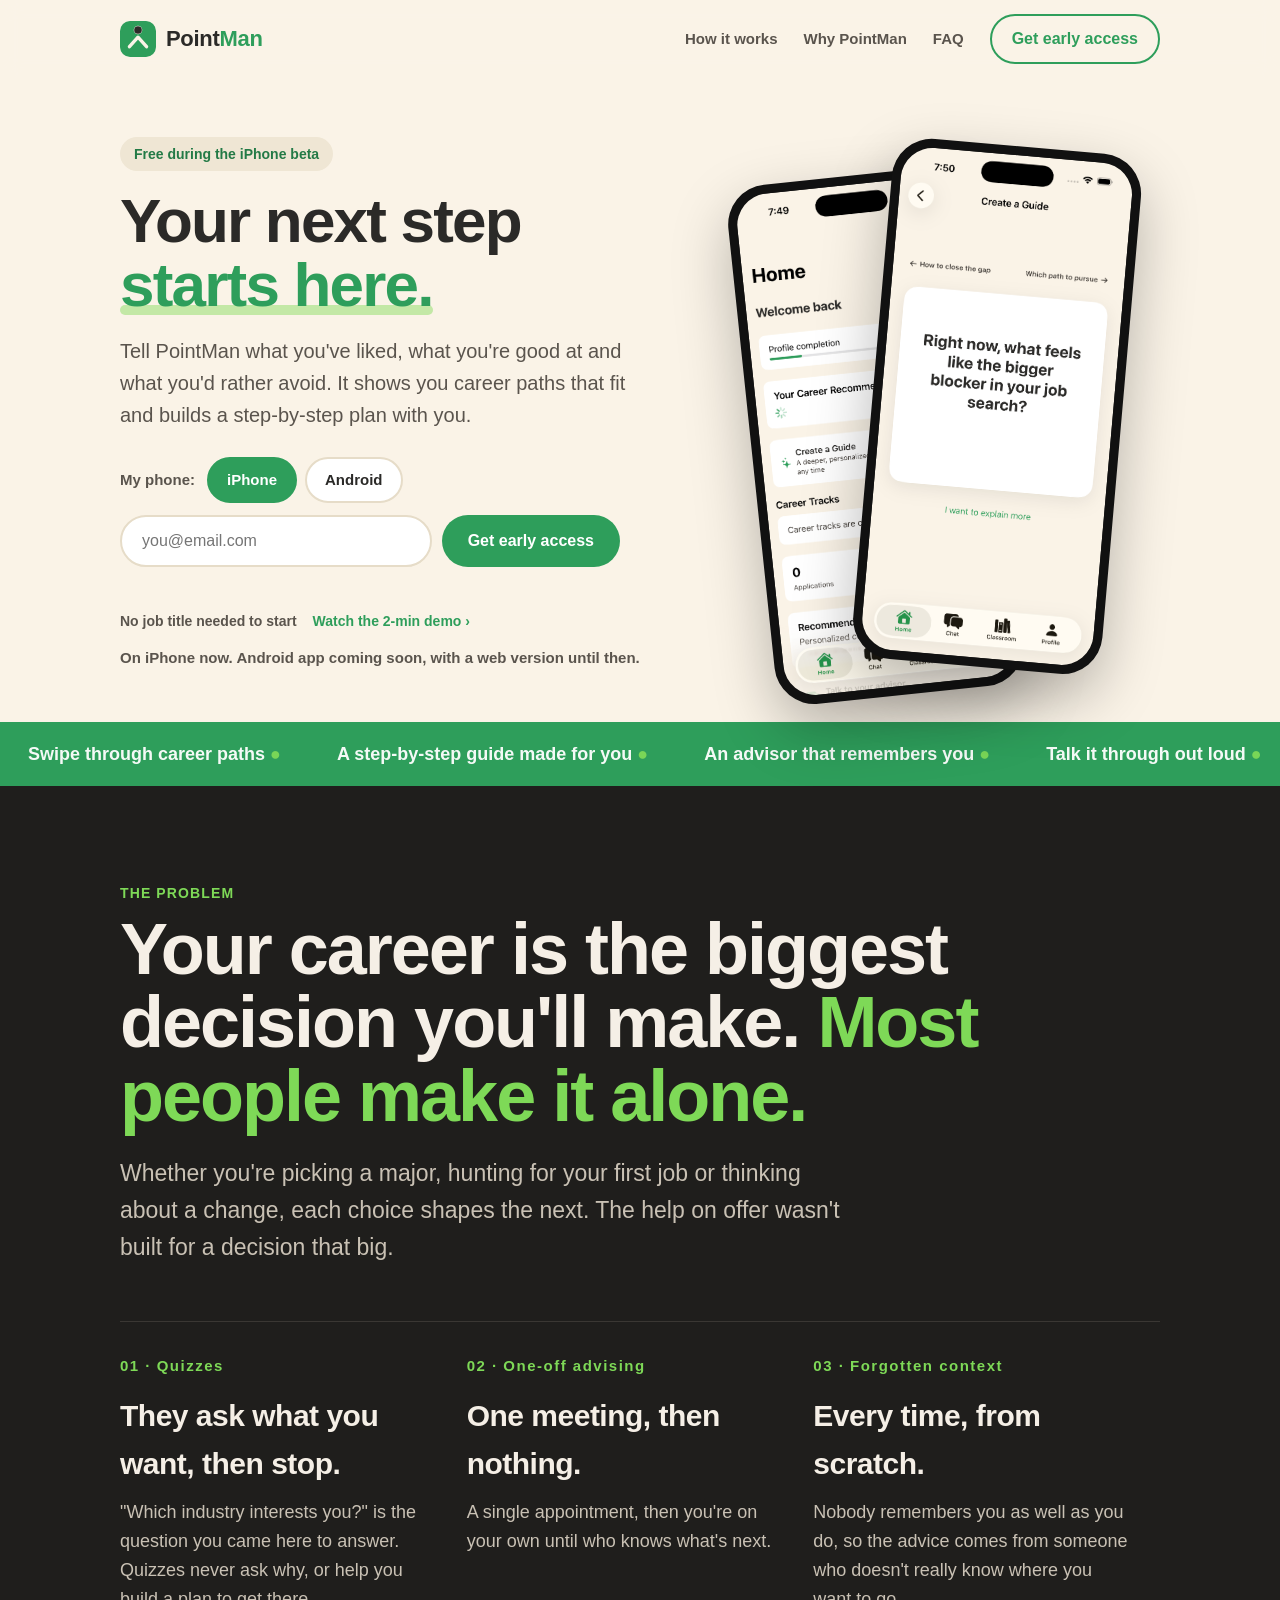
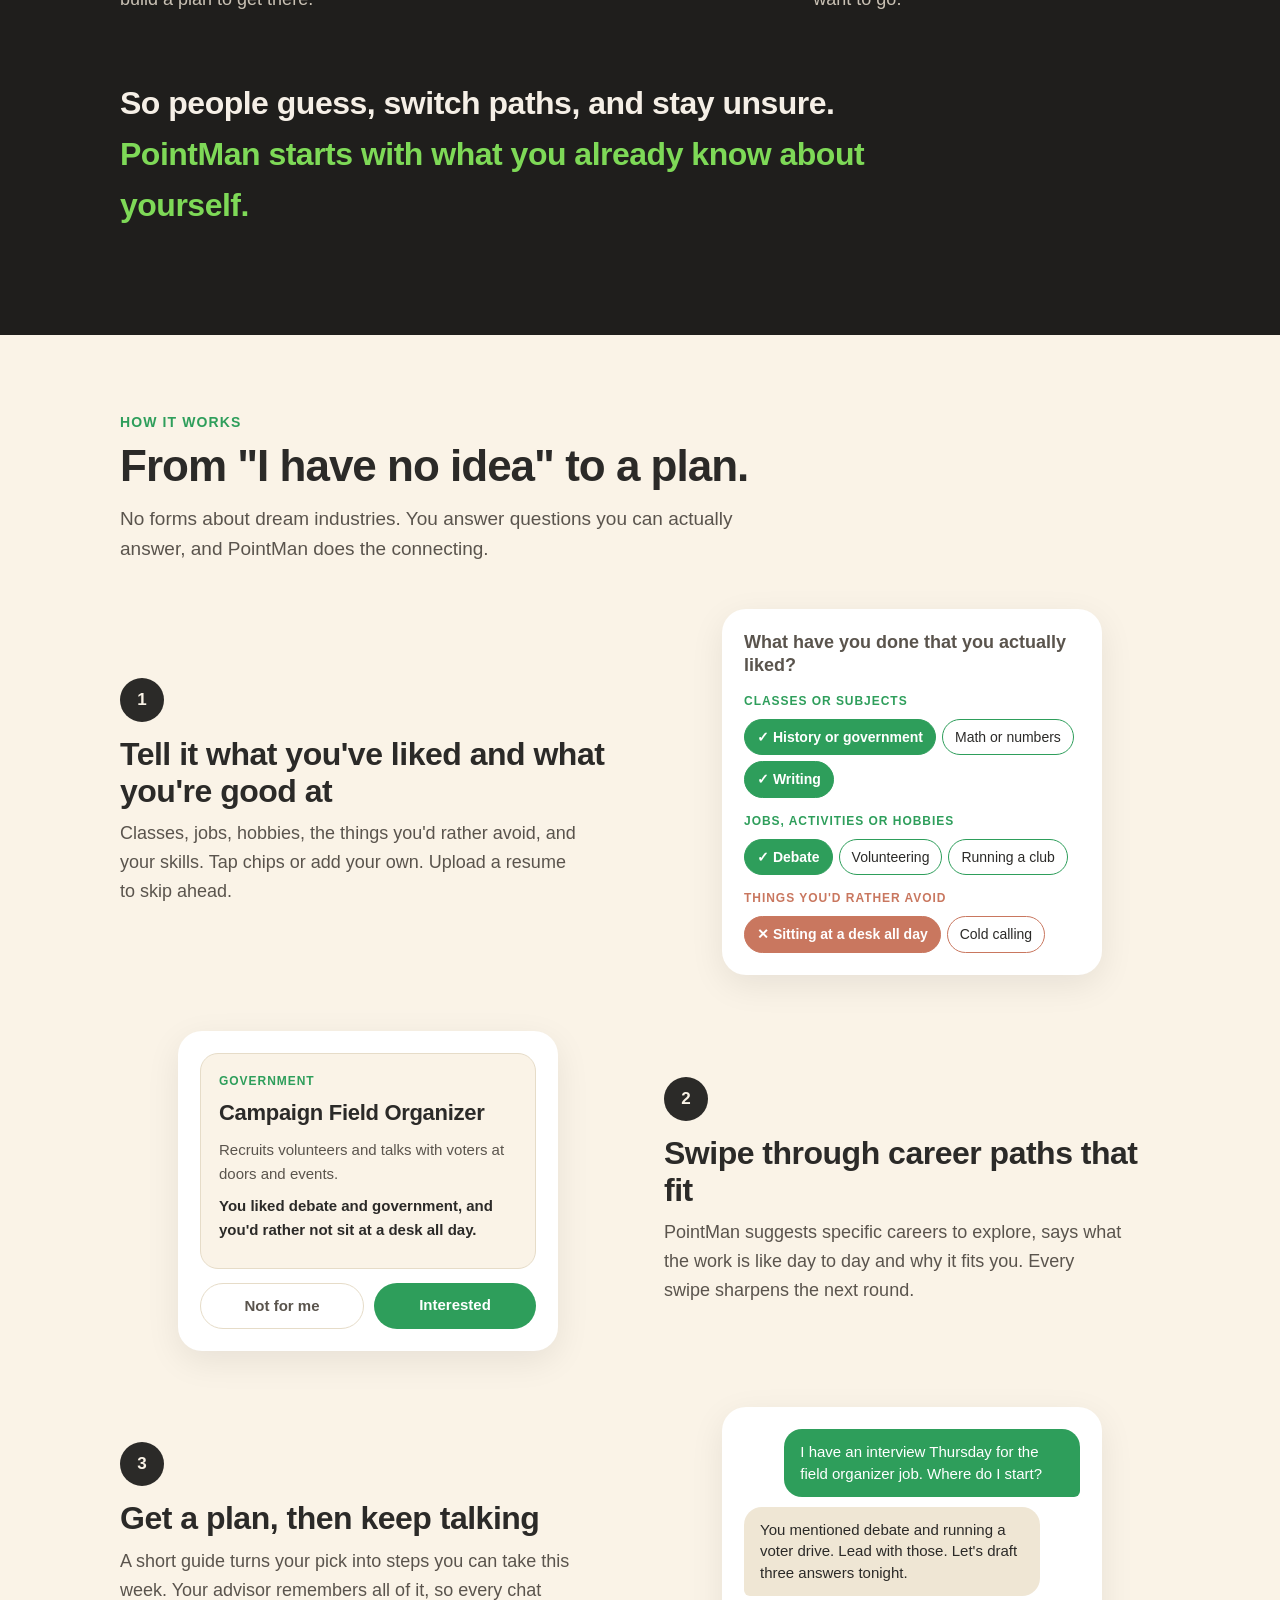
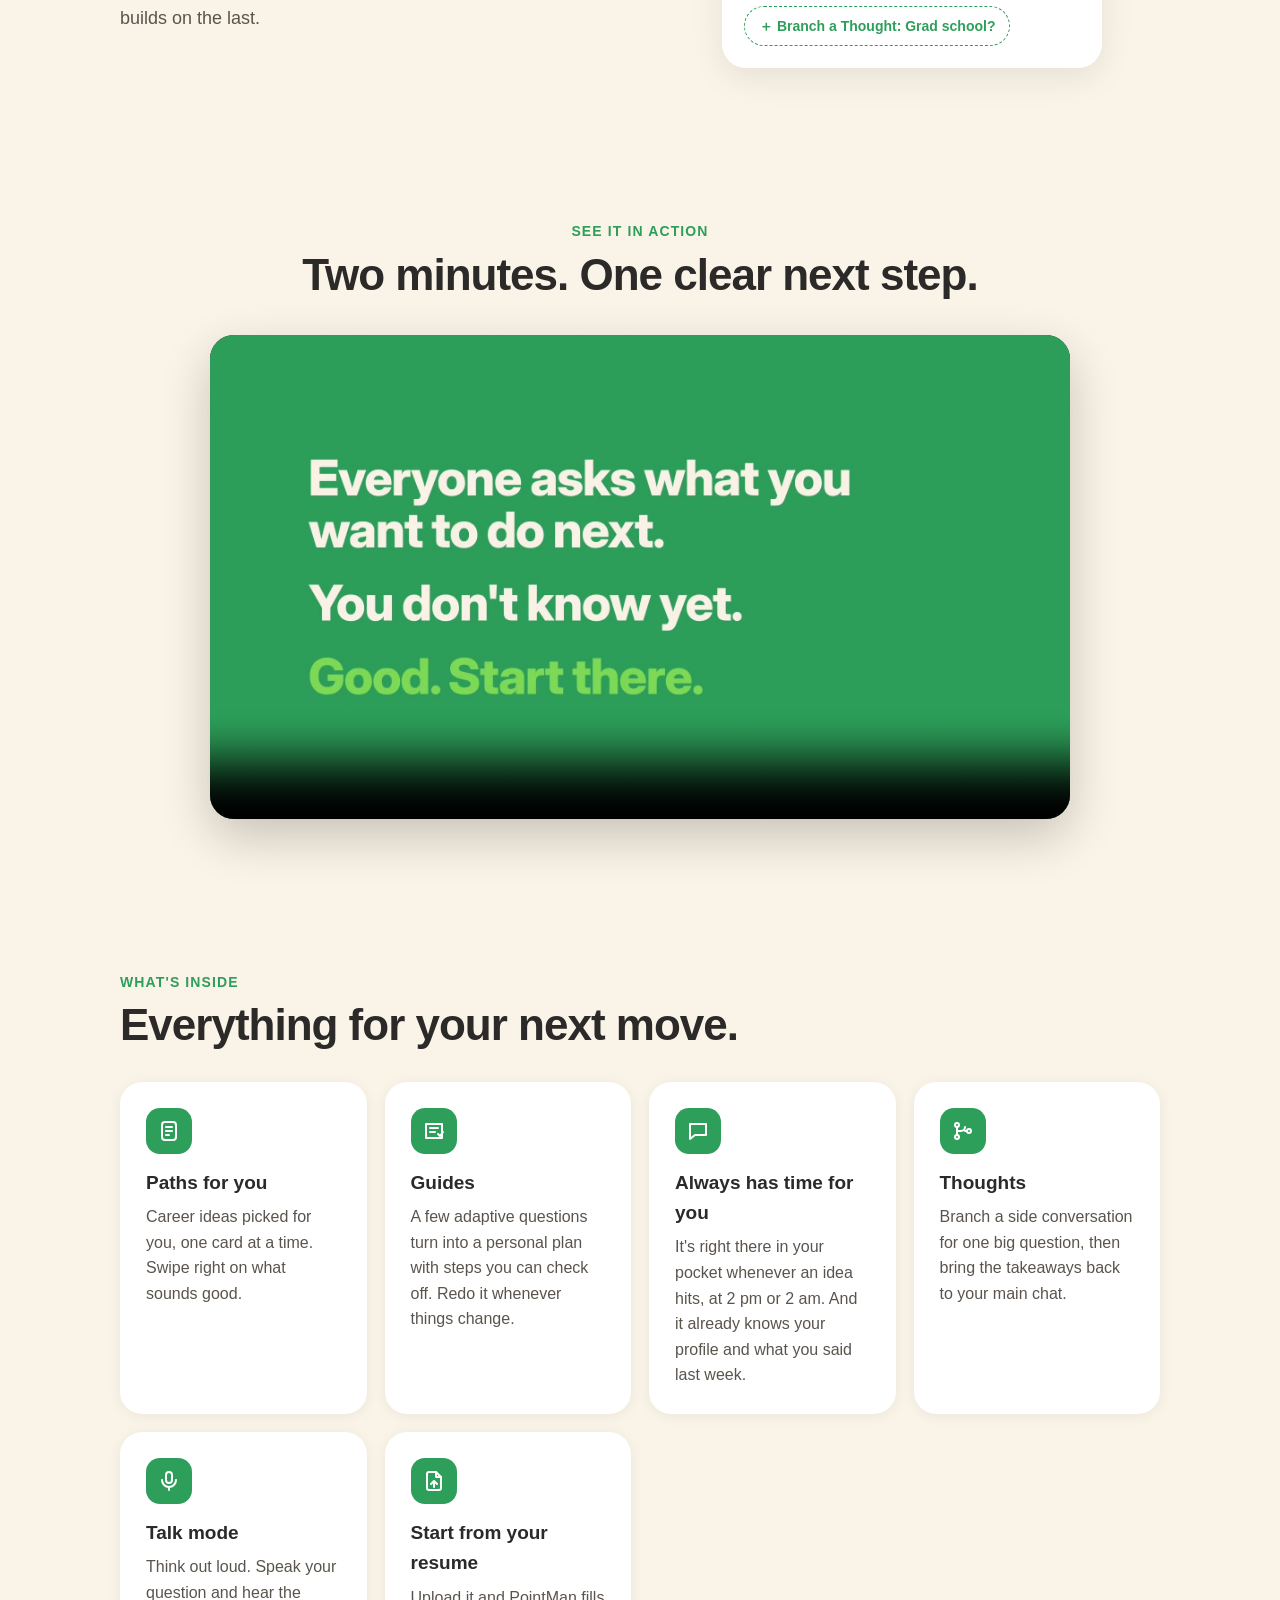
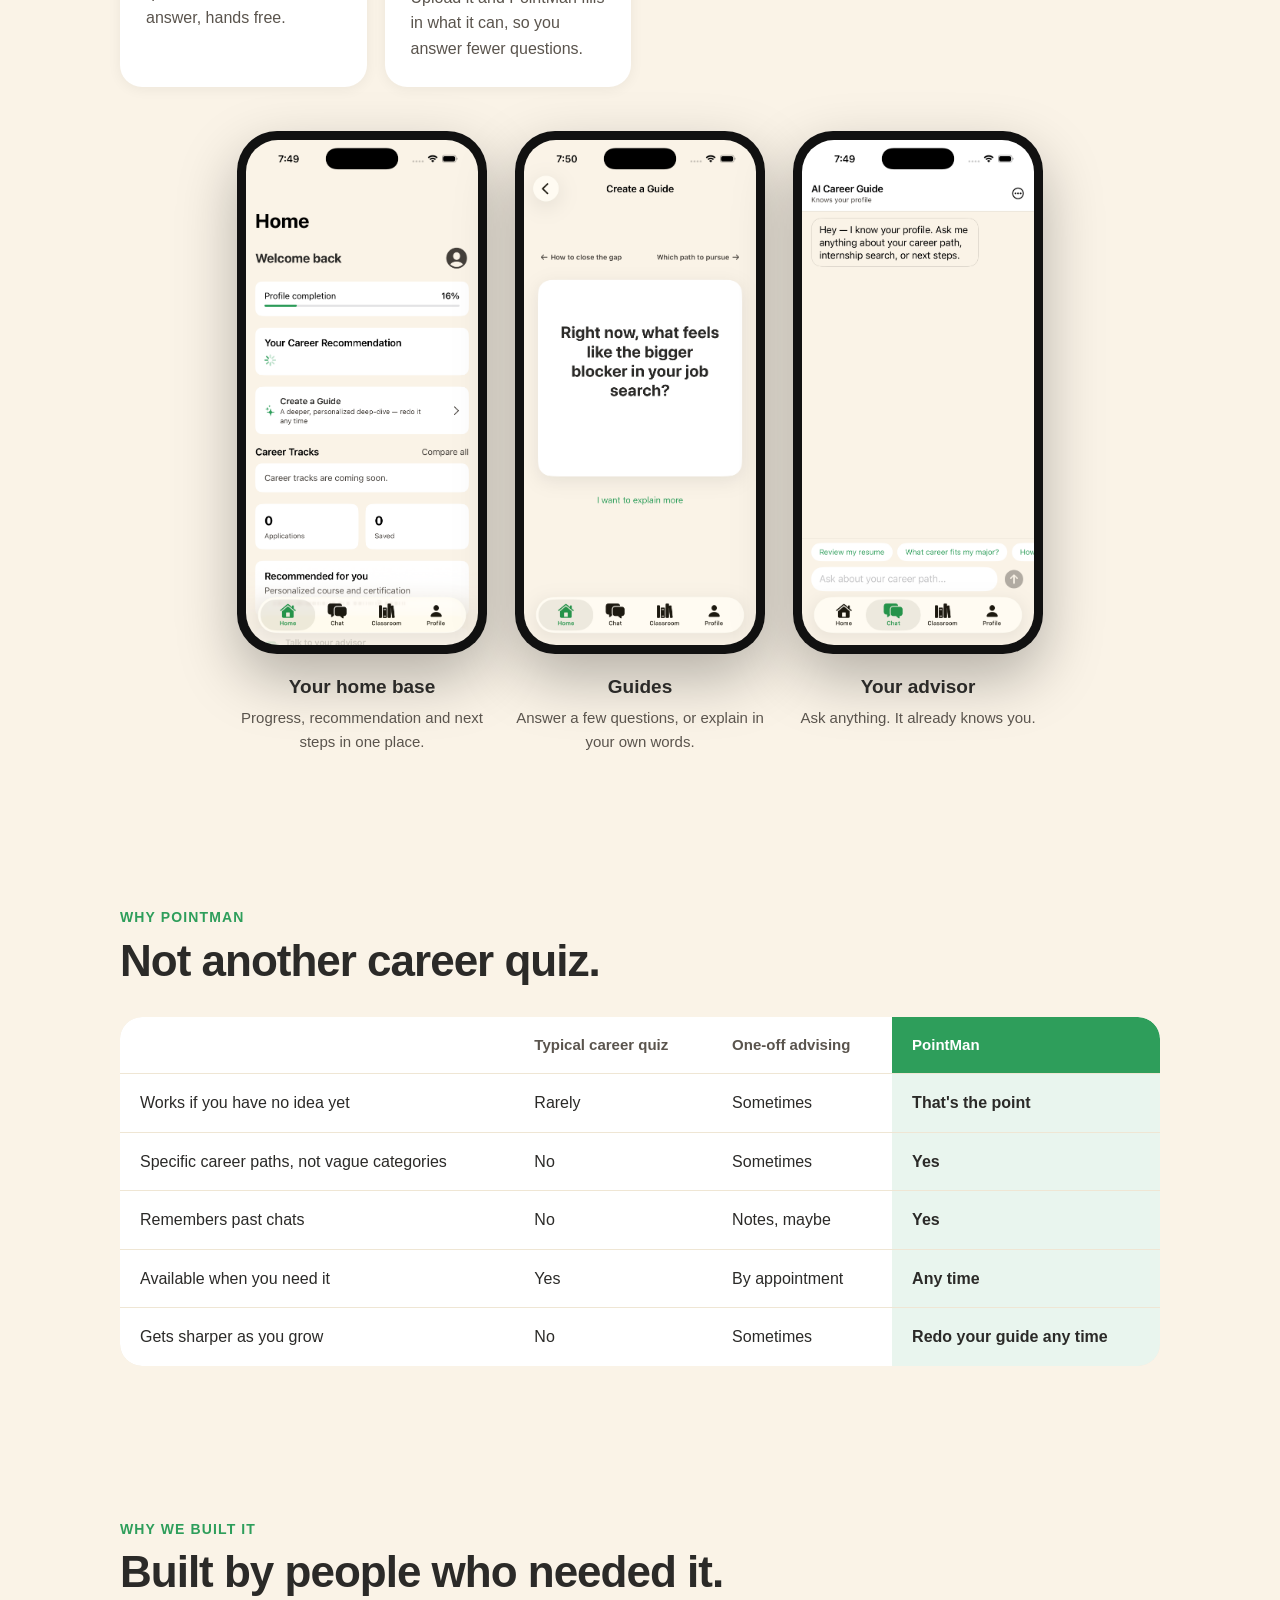
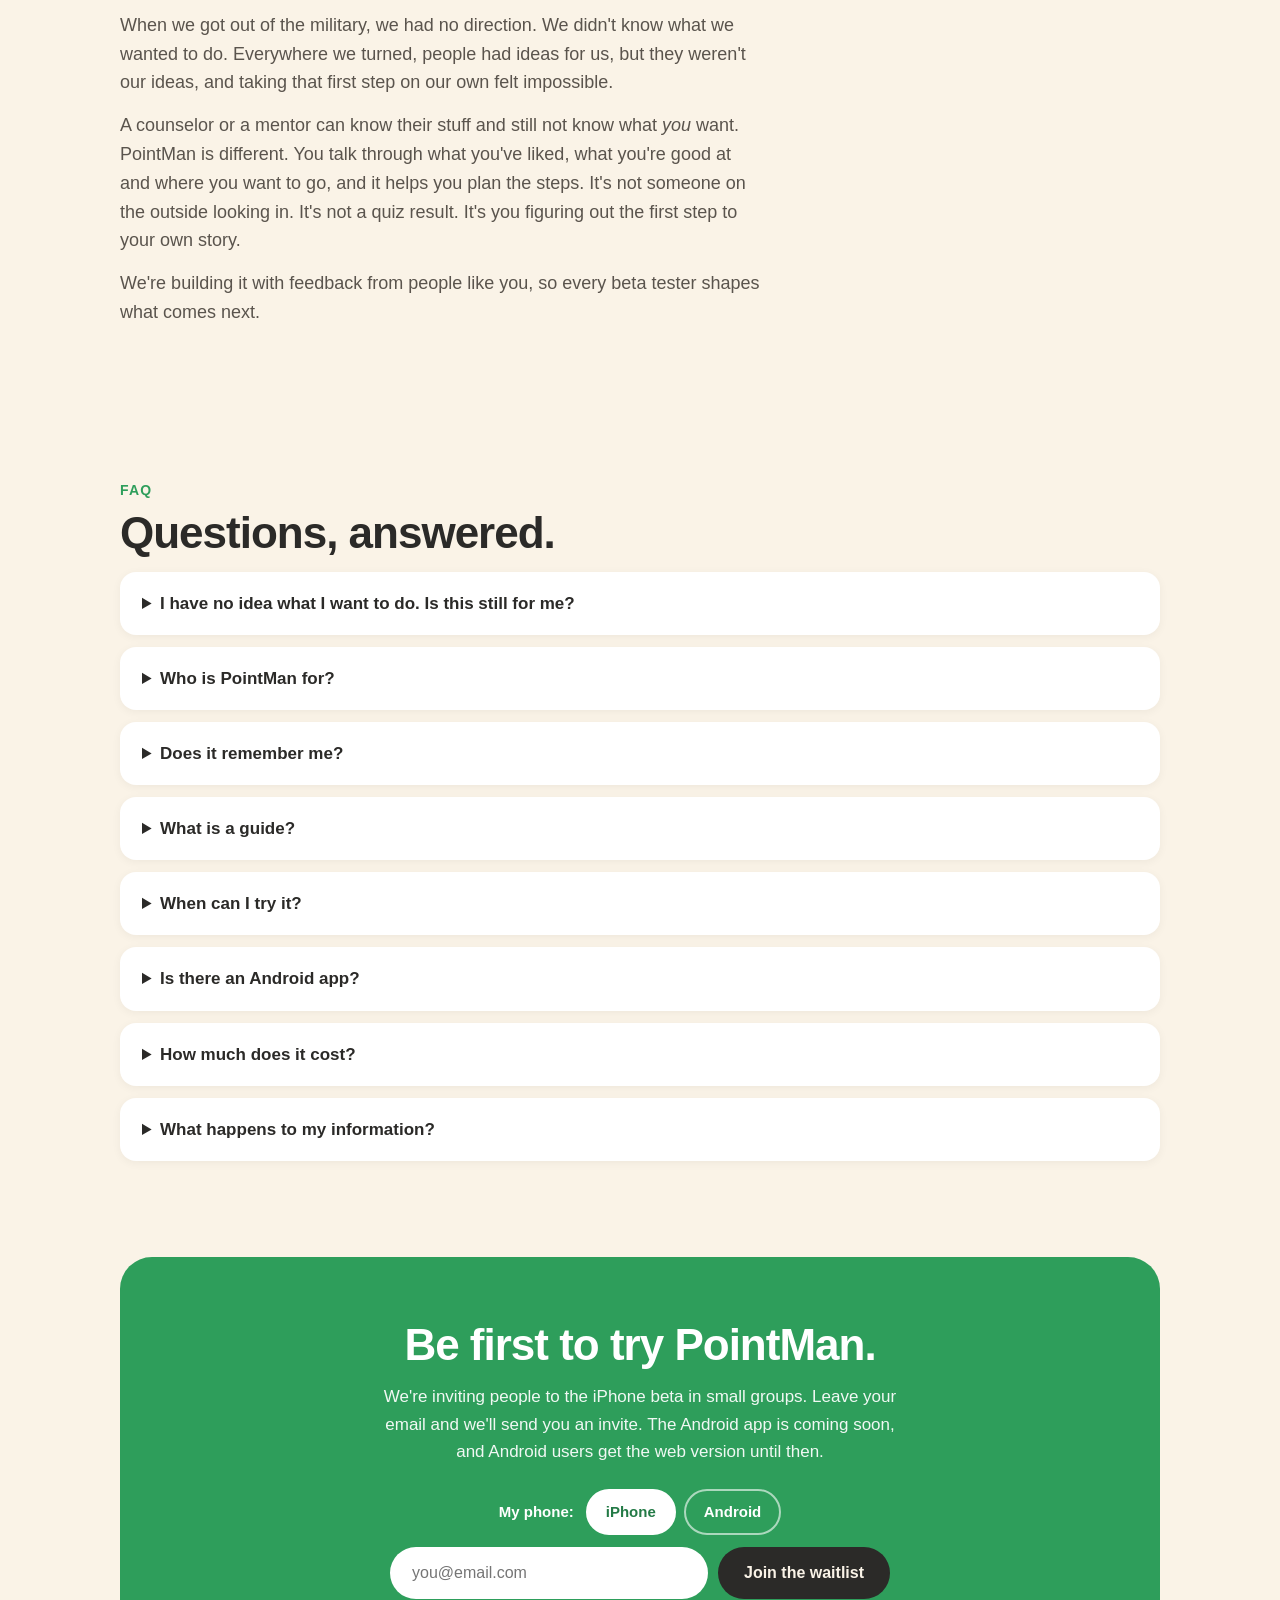
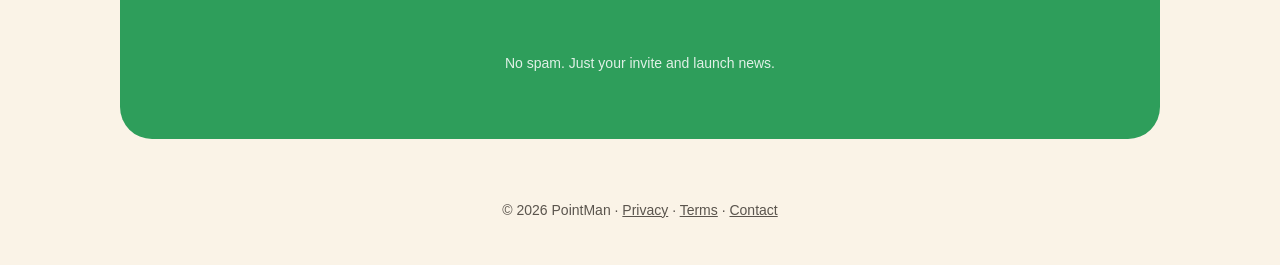
==== commit 2df09be1: "Say the Android app is coming soon, with the web version until then Co-Authored-By: Claude Opus 5.5 " ====
--- a/index.html
+++ b/index.html
@@ -170,7 +170,7 @@
       </form>
       <div class="form-msg" role="status" aria-live="polite"></div>
       <div class="small"><span>No job title needed to start</span><a href="#demo">Watch the 2-min demo ›</a></div>
-      <div class="soon">On iPhone now. Web and Android coming soon.</div>
+      <div class="soon">On iPhone now. Android app coming soon, with a web version until then.</div>
     </div>
     <div class="hero-phones" aria-hidden="true">
       <div class="phone p1"><img src="shot-home.png" alt=""></div>
@@ -315,14 +315,14 @@
     <details><summary>Does it remember me?</summary><p>Yes. PointMan keeps your profile and conversation history so advice builds on what you've already shared.</p></details>
     <details><summary>What is a guide?</summary><p>A short adaptive question session that turns into a personal plan with concrete steps. You can make a new one any time.</p></details>
     <details><summary>When can I try it?</summary><p>PointMan is in a small beta on iPhone right now. Join the waitlist and we'll send you an invite as we open more spots.</p></details>
-    <details><summary>Is there an Android or web version?</summary><p>Not yet. PointMan is on iPhone first, and a web version that works on Android phones and computers is coming soon. Leave your email, check "I use Android", and we'll email you when it's ready.</p></details>
+    <details><summary>Is there an Android app?</summary><p>An Android app is coming soon. Until then, PointMan has a web version that works on Android phones and computers. Pick "Android" when you join the waitlist and we'll email you the link.</p></details>
     <details><summary>How much does it cost?</summary><p>It's free during the beta.</p></details>
     <details><summary>What happens to my information?</summary><p>Your profile and chats are used only to give you better career advice. We don't sell your data, and you can delete your account from inside the app.</p></details>
   </section>
 
   <div class="cta" id="join">
     <h2>Be first to try PointMan.</h2>
-    <p>We're inviting people to the iPhone beta in small groups. Leave your email and we'll send you an invite. Web and Android are coming soon.</p>
+    <p>We're inviting people to the iPhone beta in small groups. Leave your email and we'll send you an invite. The Android app is coming soon, and Android users get the web version until then.</p>
     <form class="signup waitlist">
       <fieldset class="device"><legend>My phone:</legend><label><input type="radio" name="device" value="ios" checked><span>iPhone</span></label><label><input type="radio" name="device" value="android"><span>Android</span></label></fieldset>
       <input type="email" name="email" placeholder="you@email.com" required aria-label="Email address">
@@ -362,7 +362,7 @@
         var btn=f.querySelector('button'), email=f.email.value.trim(), android=f.device.value==='android';
         btn.disabled=true; m.textContent='Adding you...';
         fetch(ENDPOINT,{method:'POST',headers:{'Content-Type':'application/json'},body:JSON.stringify({email:email,source:(f.closest('#join')?'landing':'landing-hero')+(android?'-android':'')})})
-          .then(function(r){ if(!r.ok) throw new Error(r.status); f.reset(); m.textContent=android?"You're on the list. We'll email you when the web version is ready.":"You're on the list. Watch your inbox for an invite."; })
+          .then(function(r){ if(!r.ok) throw new Error(r.status); f.reset(); m.textContent=android?"You're on the list. We'll email you the link to the web version.":"You're on the list. Watch your inbox for an invite."; })
           .catch(function(){ m.textContent='Something went wrong. Please try again in a minute.'; })
           .finally(function(){ btn.disabled=false; });
       });
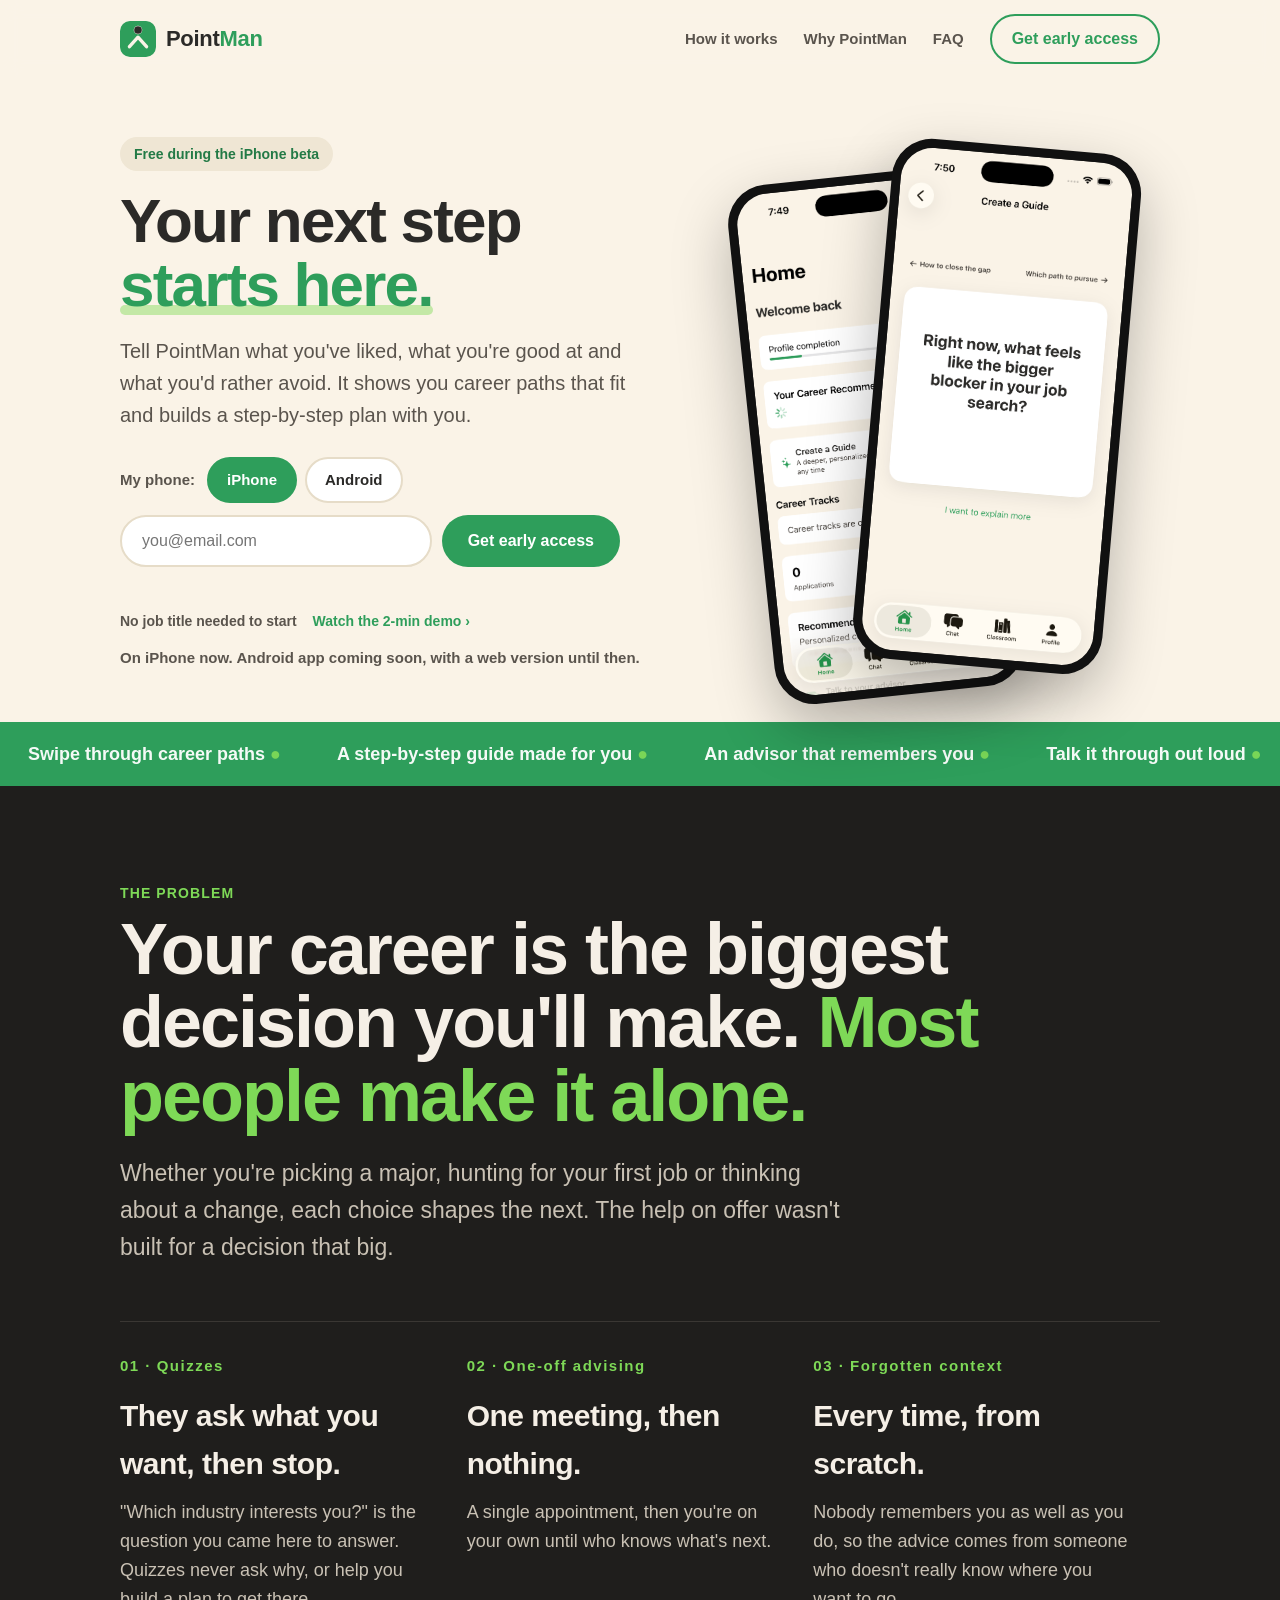
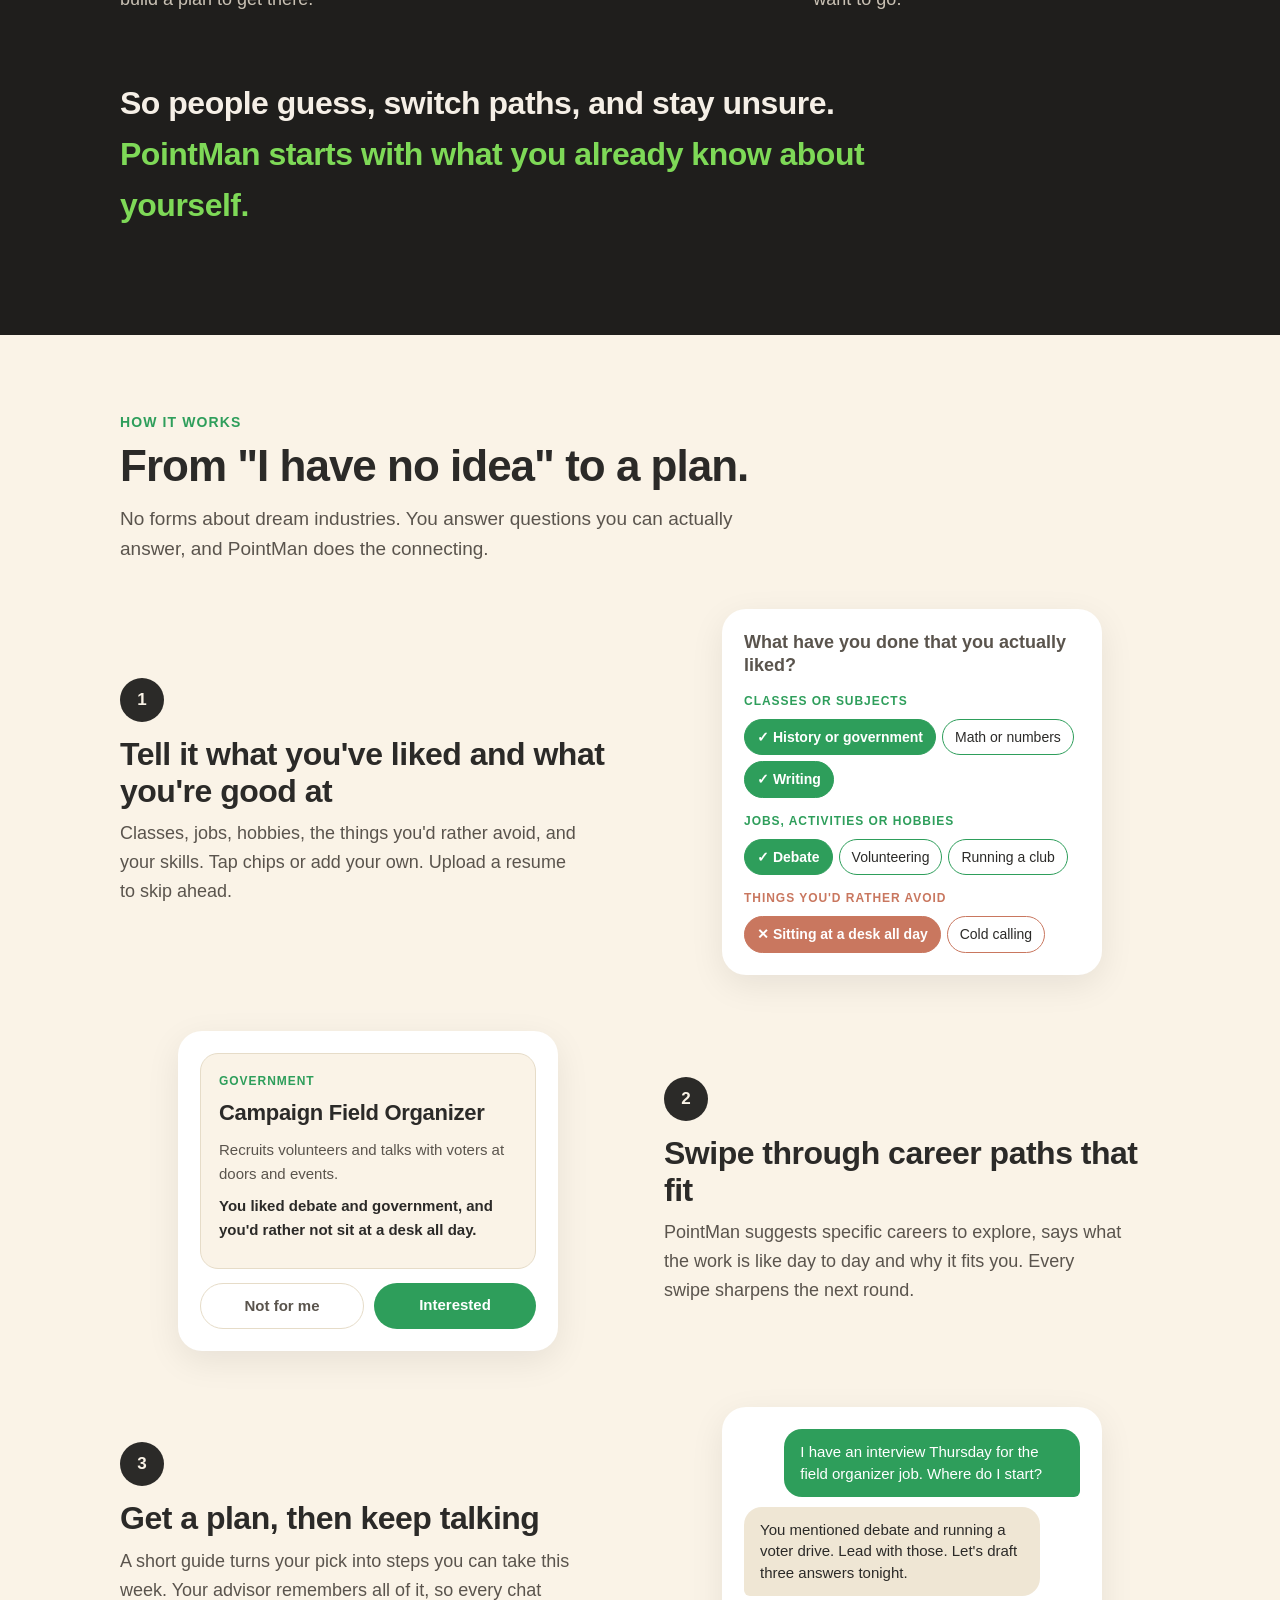
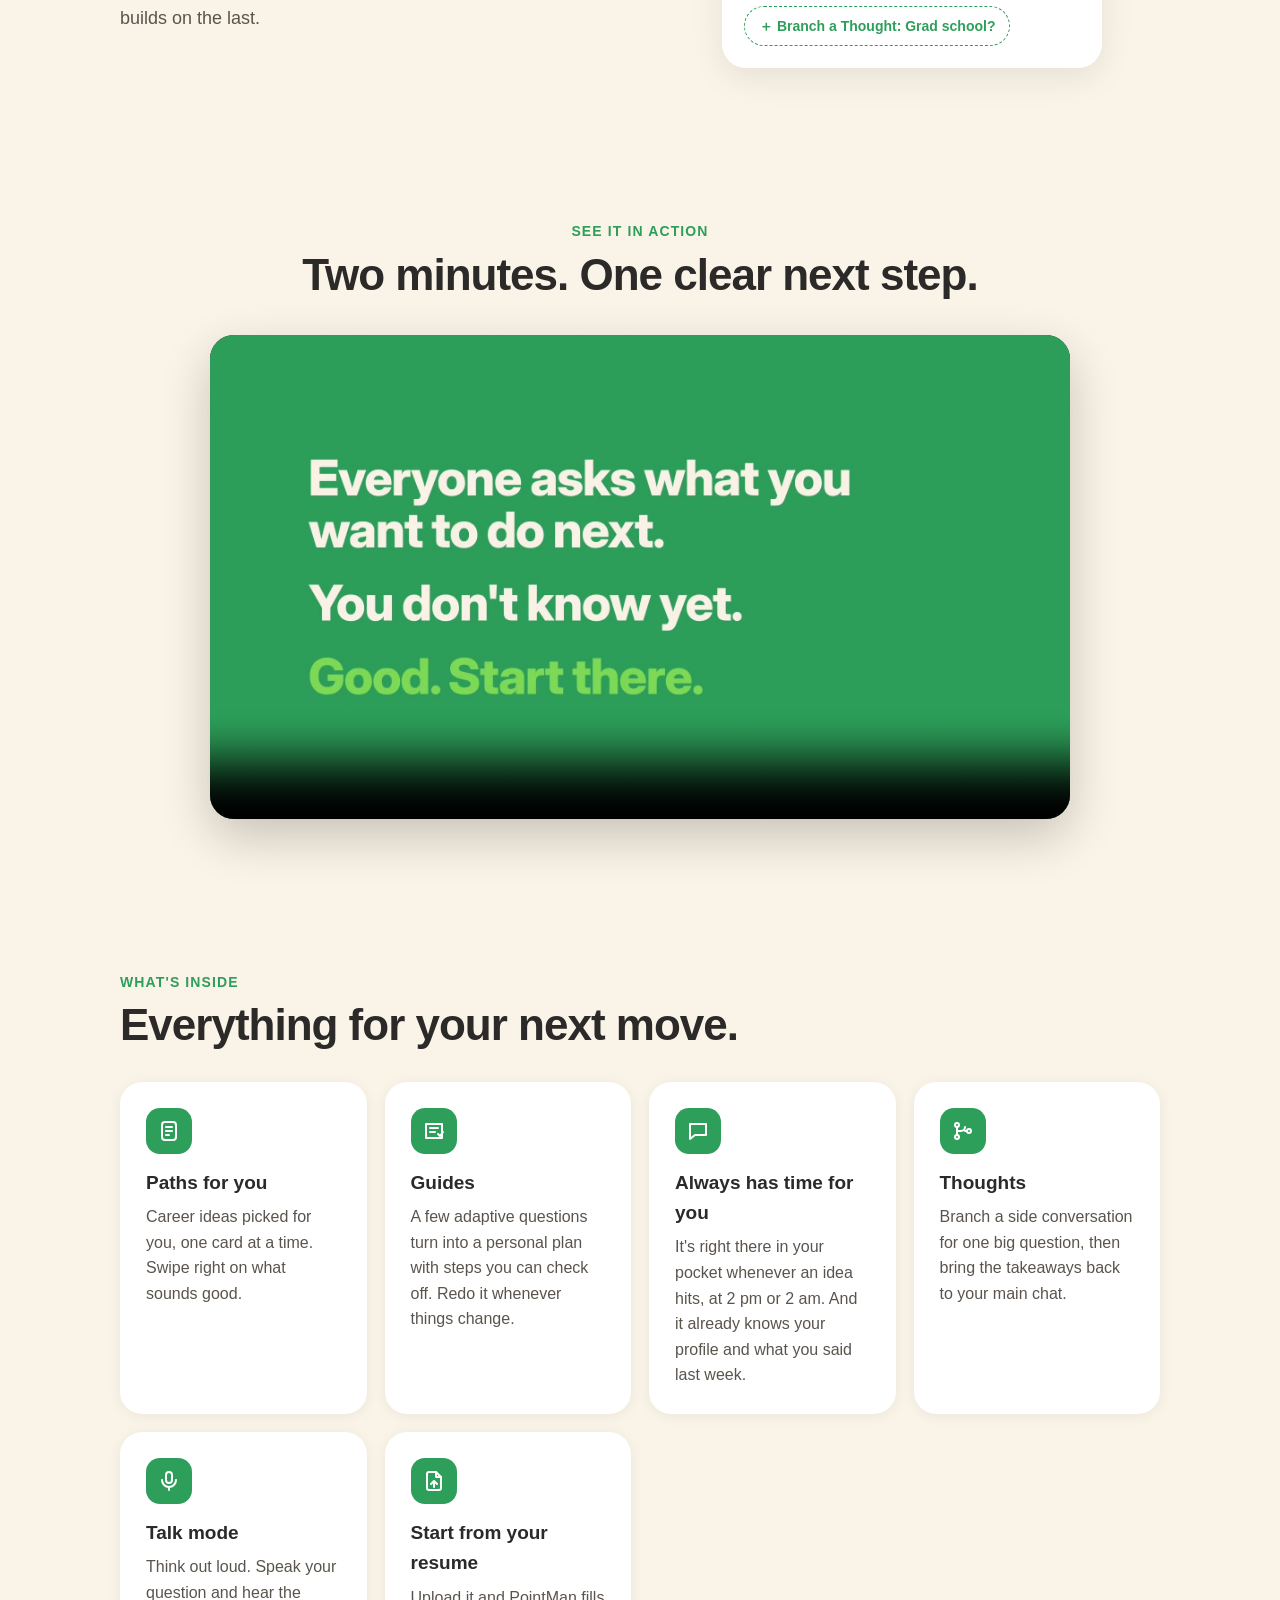
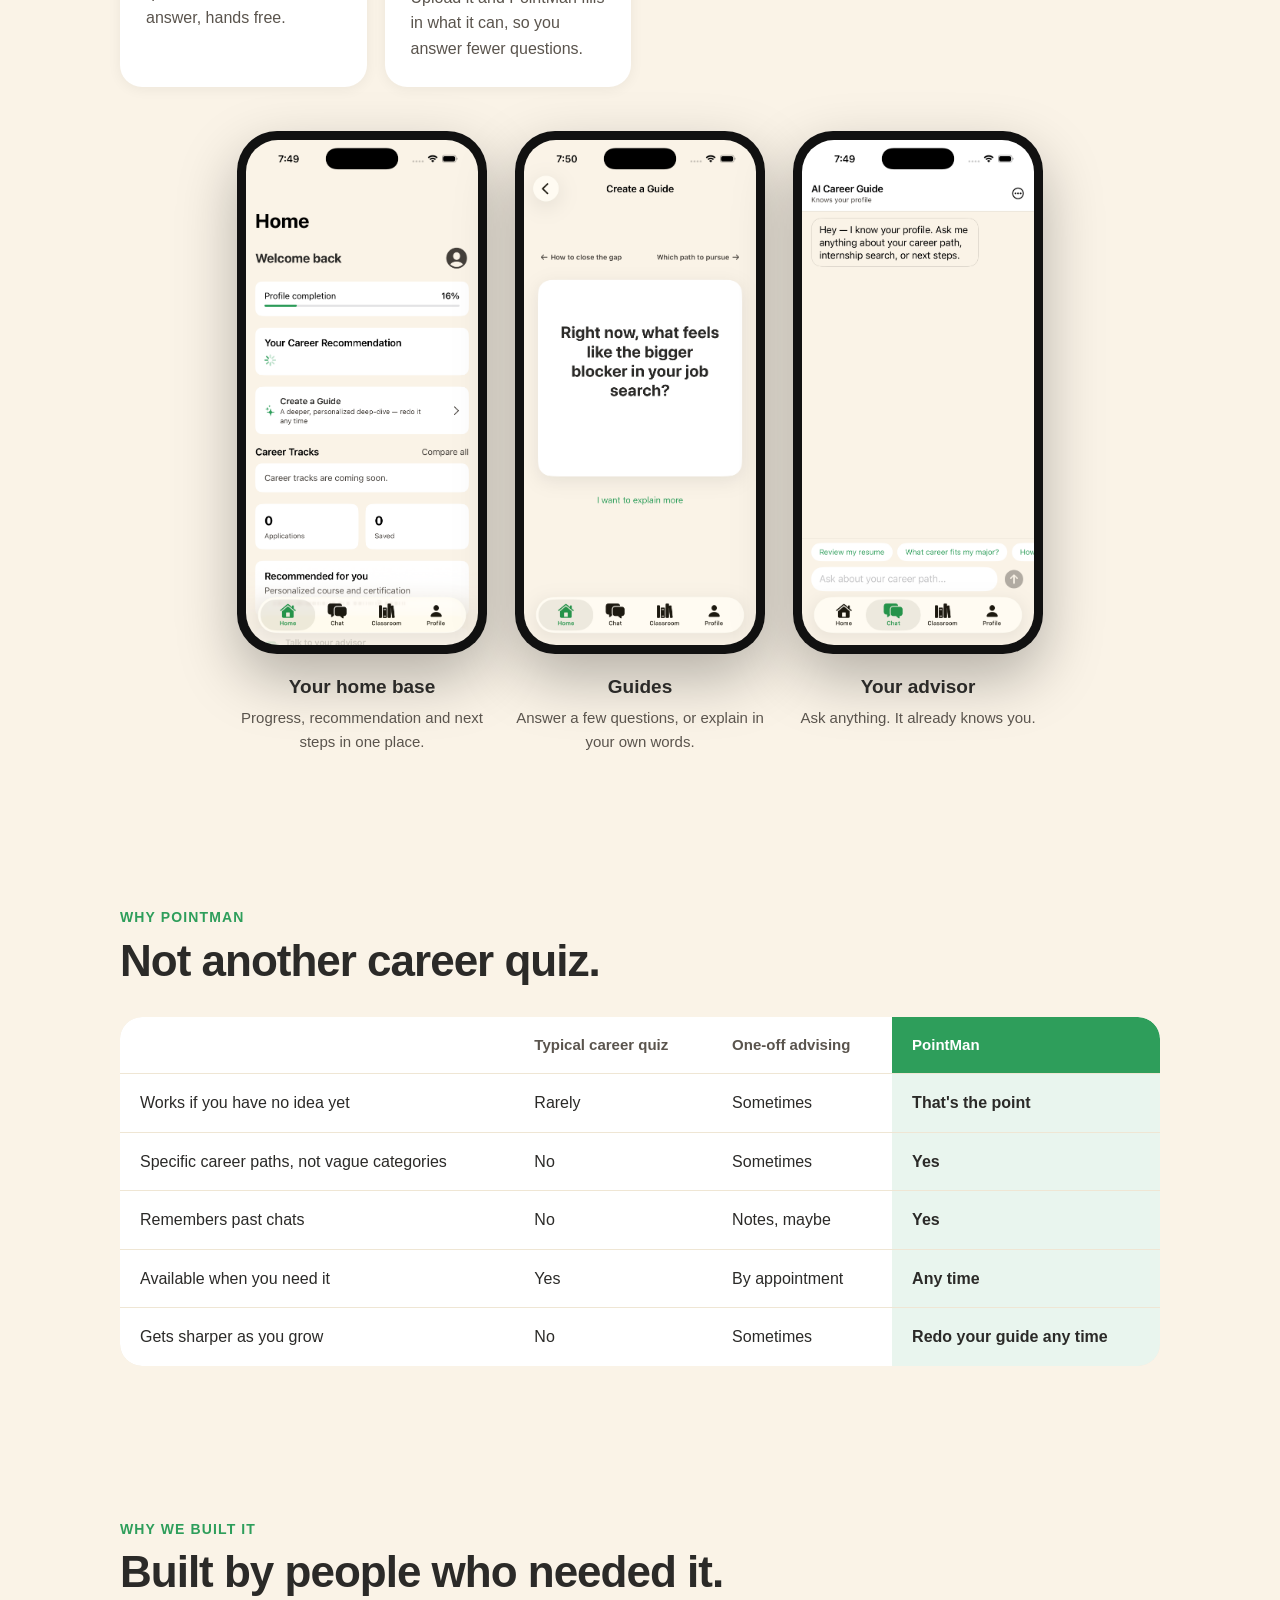
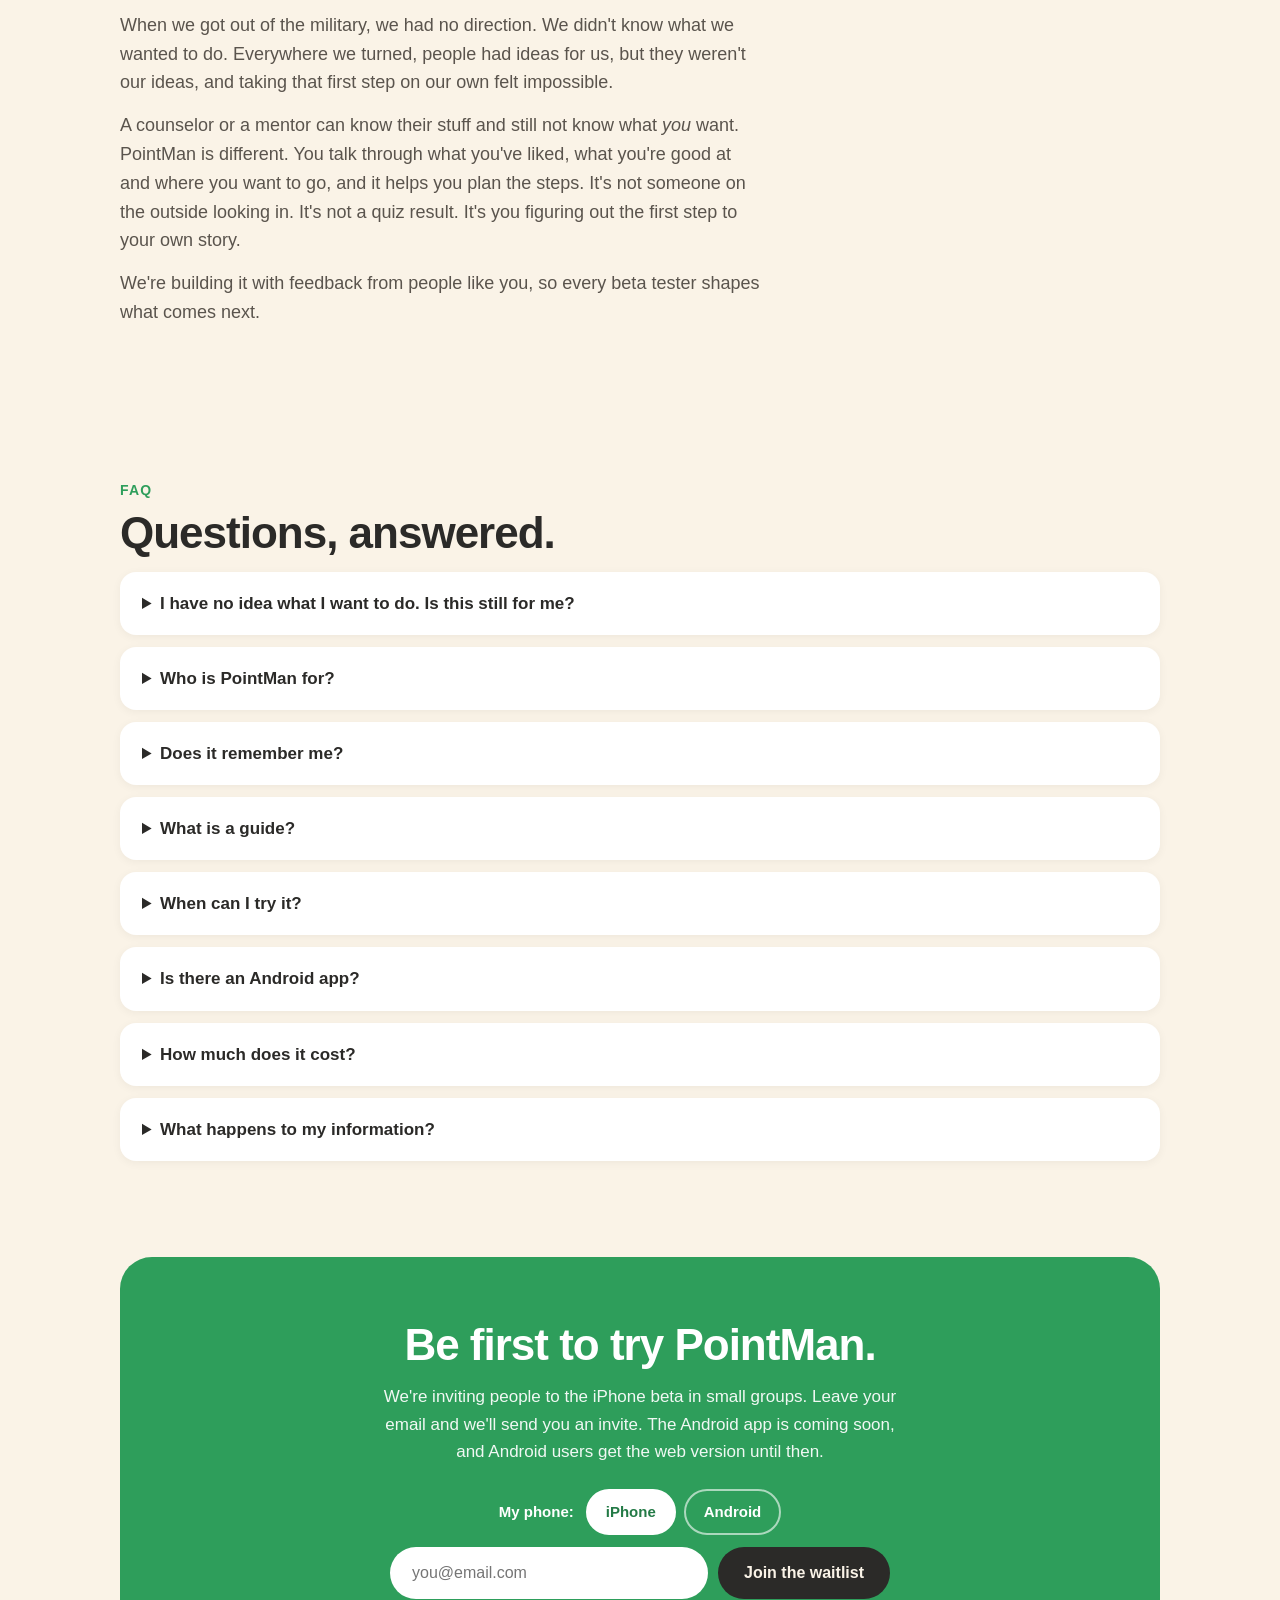
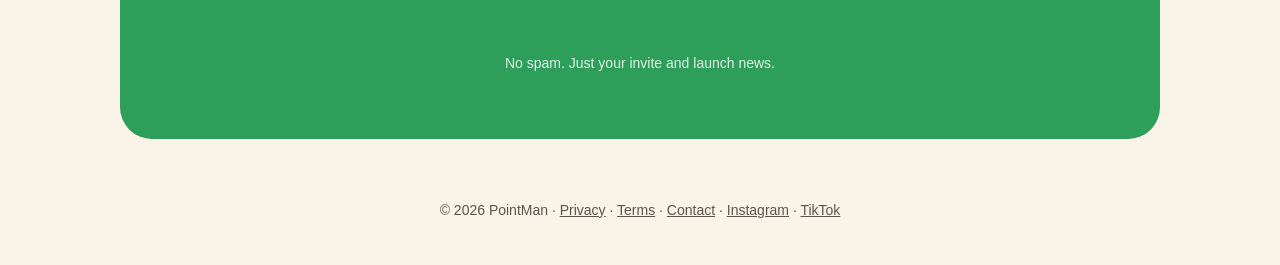
==== commit 556d47e2: "Add Instagram and TikTok links to the footer Co-Authored-By: Claude Opus 5.5 <noreply@anthropic.com>" ====
--- a/index.html
+++ b/index.html
@@ -331,7 +331,7 @@
     <div class="form-msg" id="form-msg" role="status" aria-live="polite"></div>
     <div class="note">No spam. Just your invite and launch news.</div>
   </div>
-  <footer>© 2026 PointMan · <a href="privacy.html">Privacy</a> · <a href="terms.html">Terms</a> · <a href="privacy.html#contact">Contact</a></footer>
+  <footer>© 2026 PointMan · <a href="privacy.html">Privacy</a> · <a href="terms.html">Terms</a> · <a href="privacy.html#contact">Contact</a> · <a href="https://www.instagram.com/pointman_coaching/" rel="noopener">Instagram</a> · <a href="https://www.tiktok.com/@pointman_coaching" rel="noopener">TikTok</a></footer>
 </div>
 <script>
   var io=new IntersectionObserver(function(es){es.forEach(function(e){if(e.isIntersecting){e.target.classList.add('in');io.unobserve(e.target)}})},{threshold:.12});
